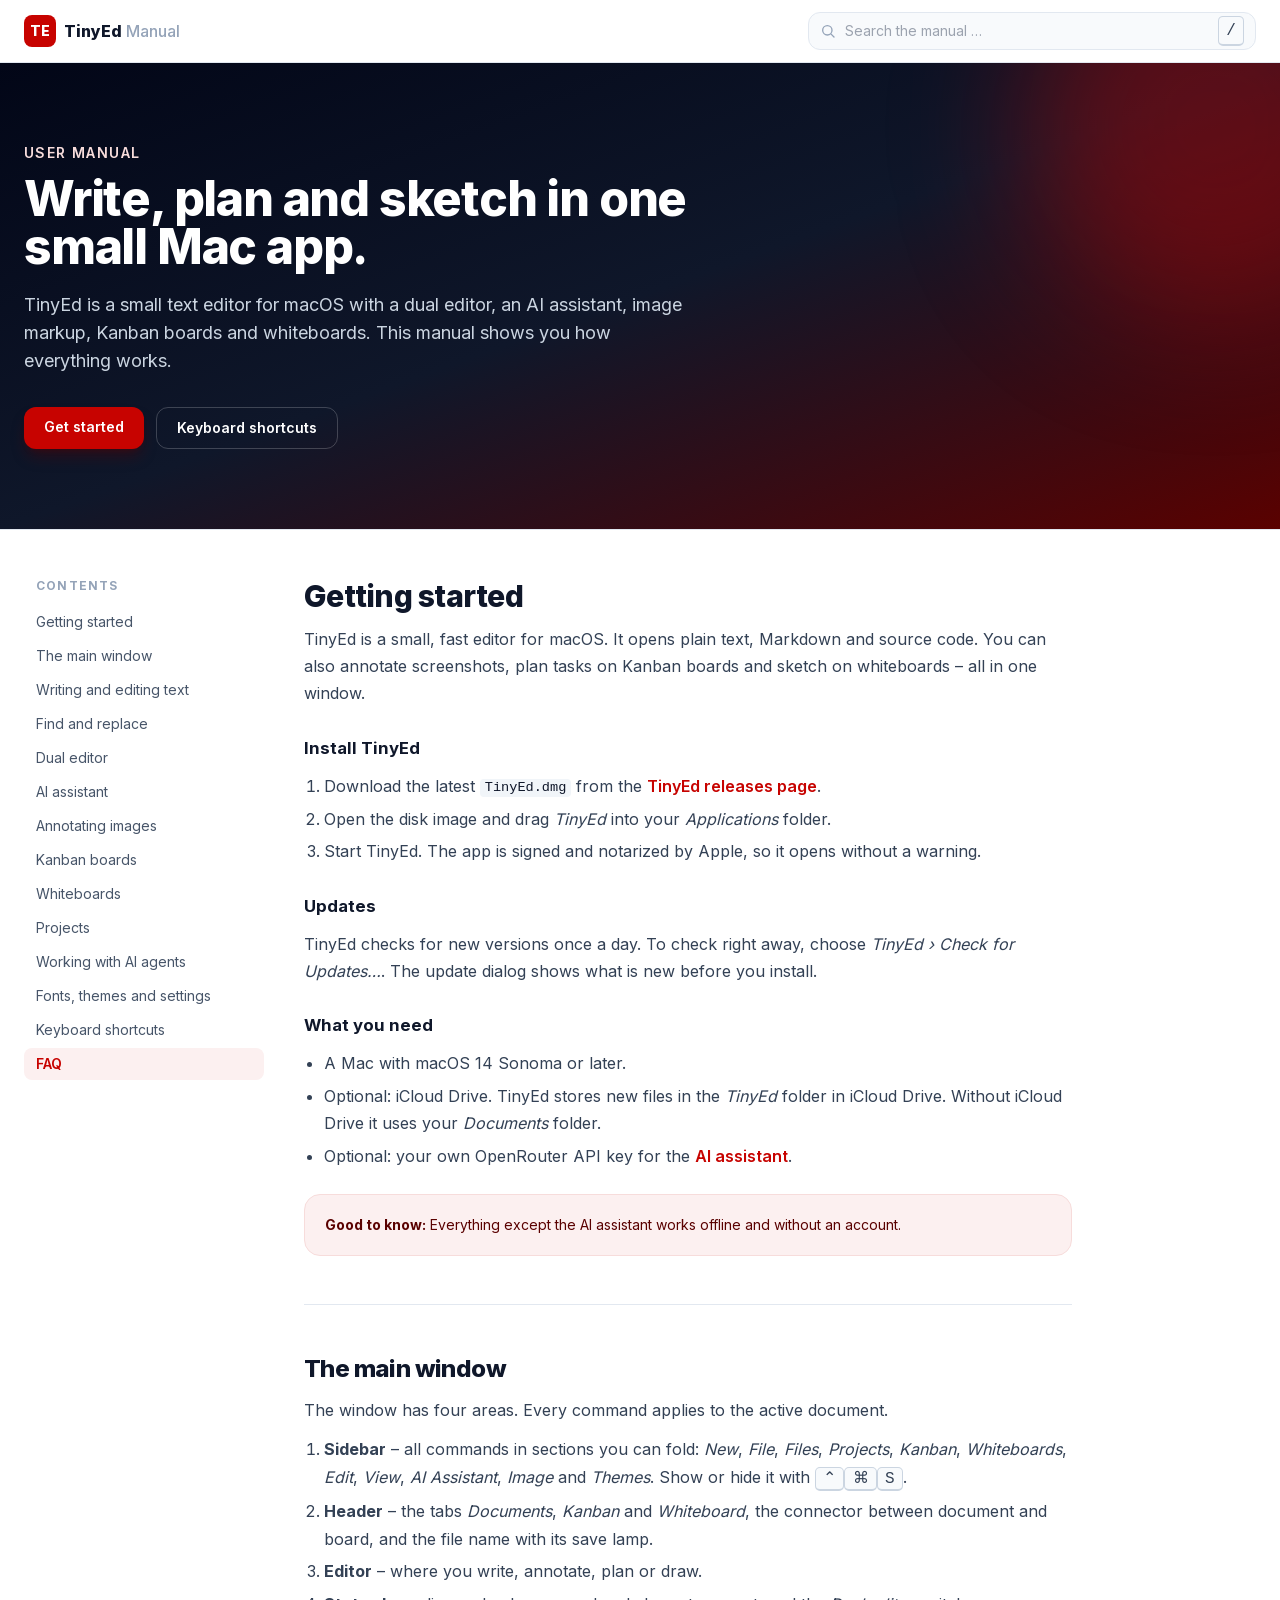
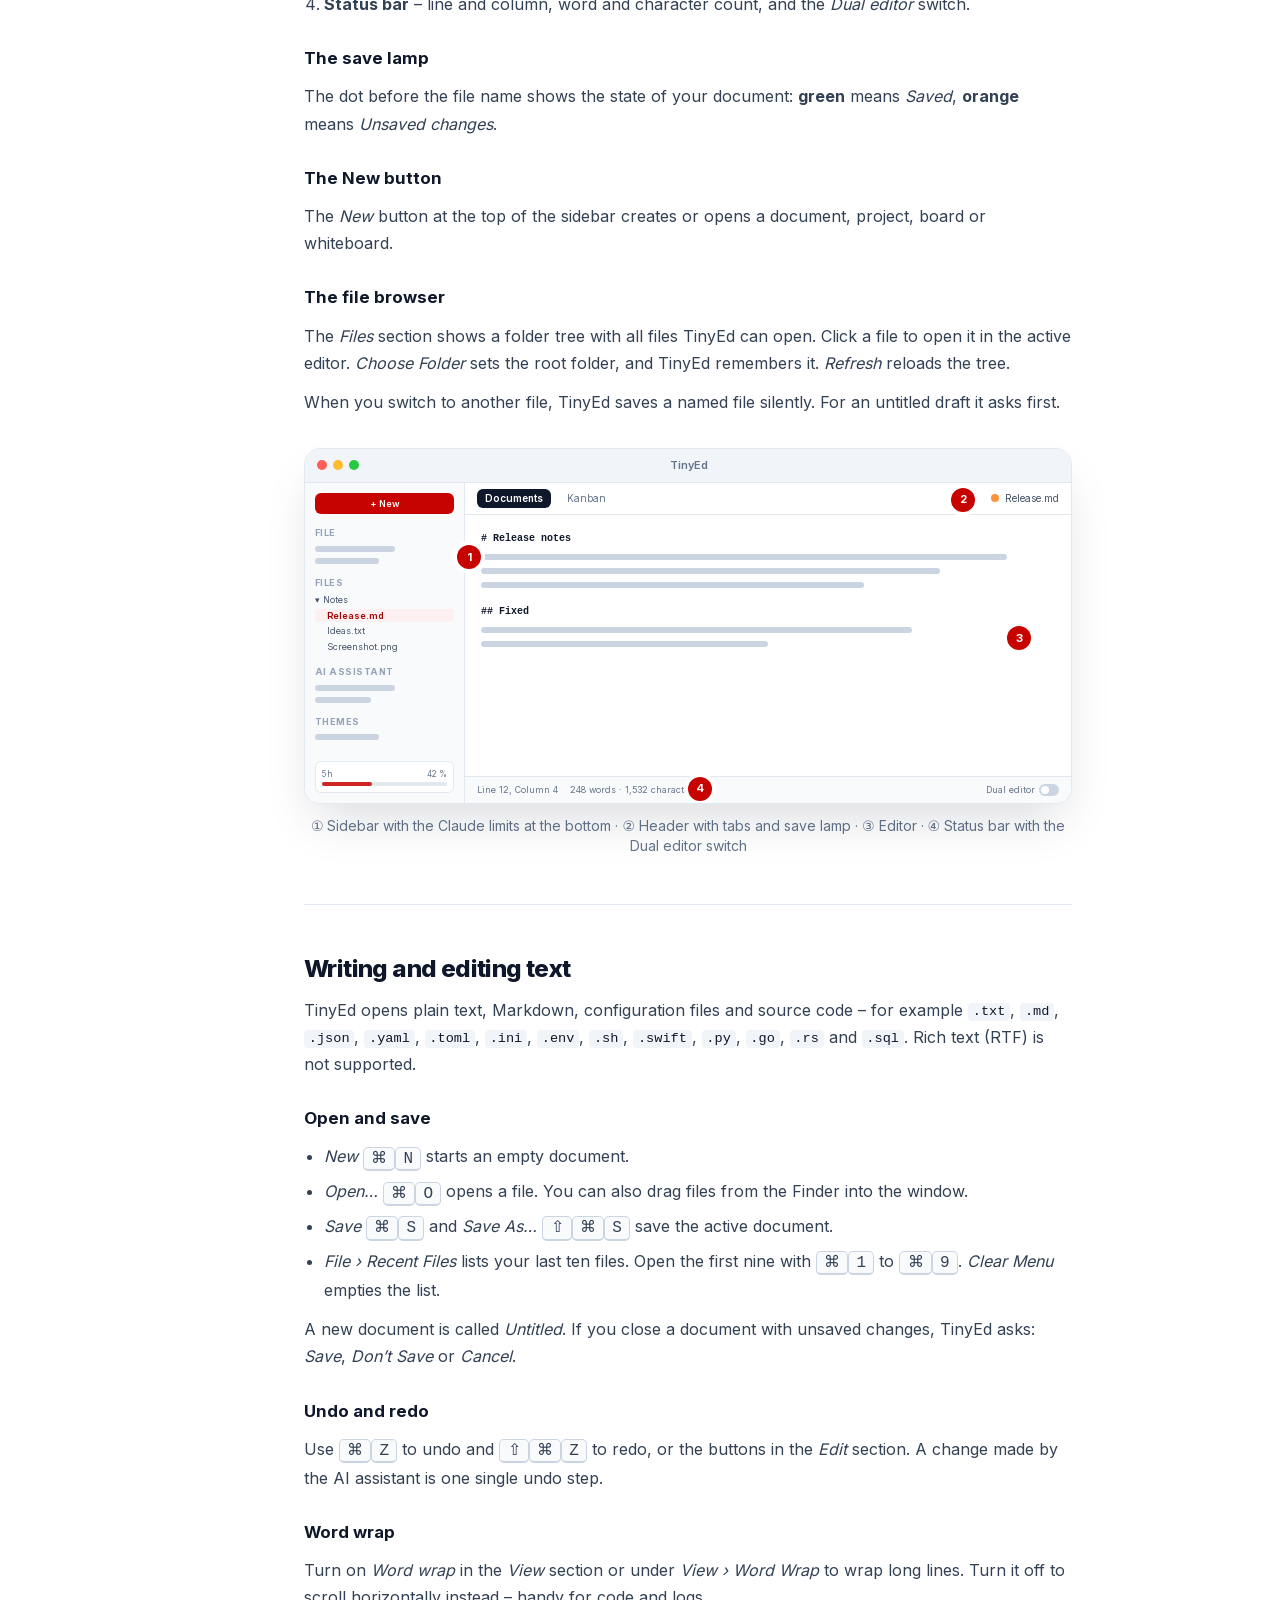
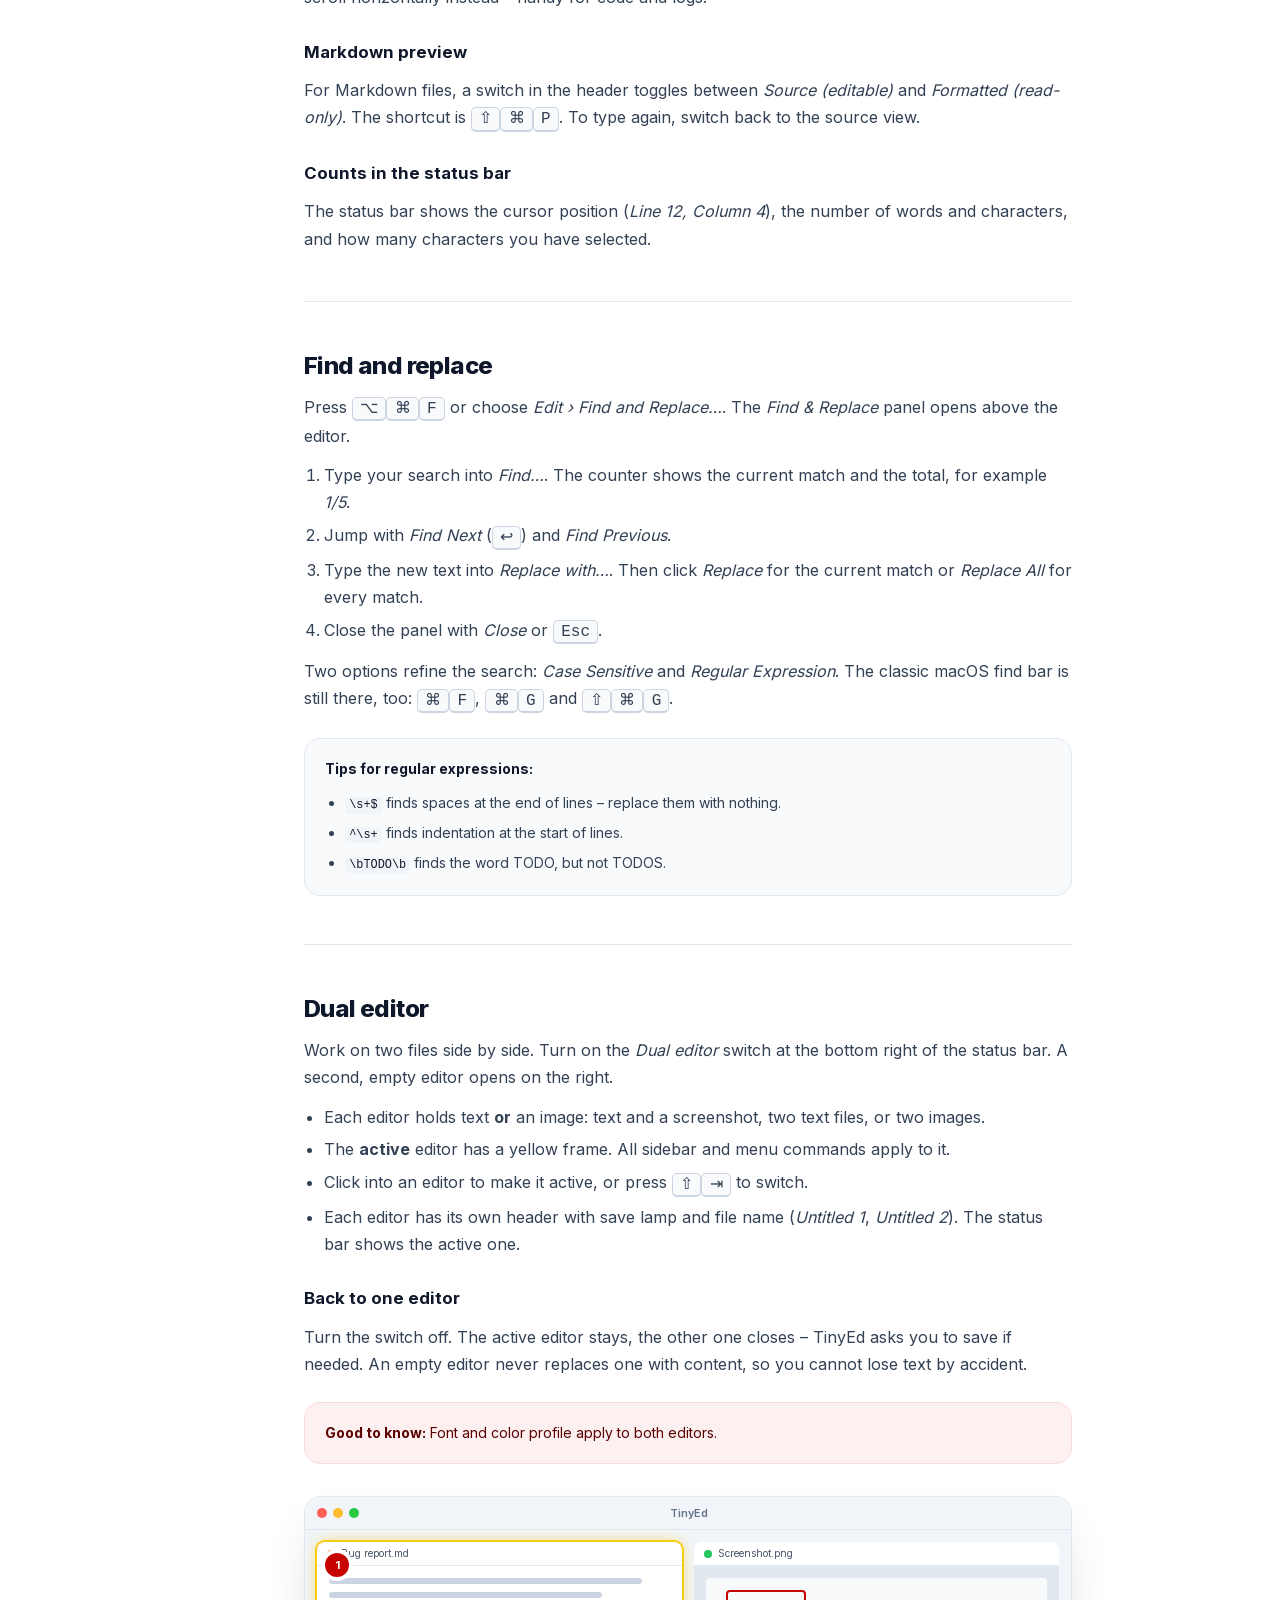
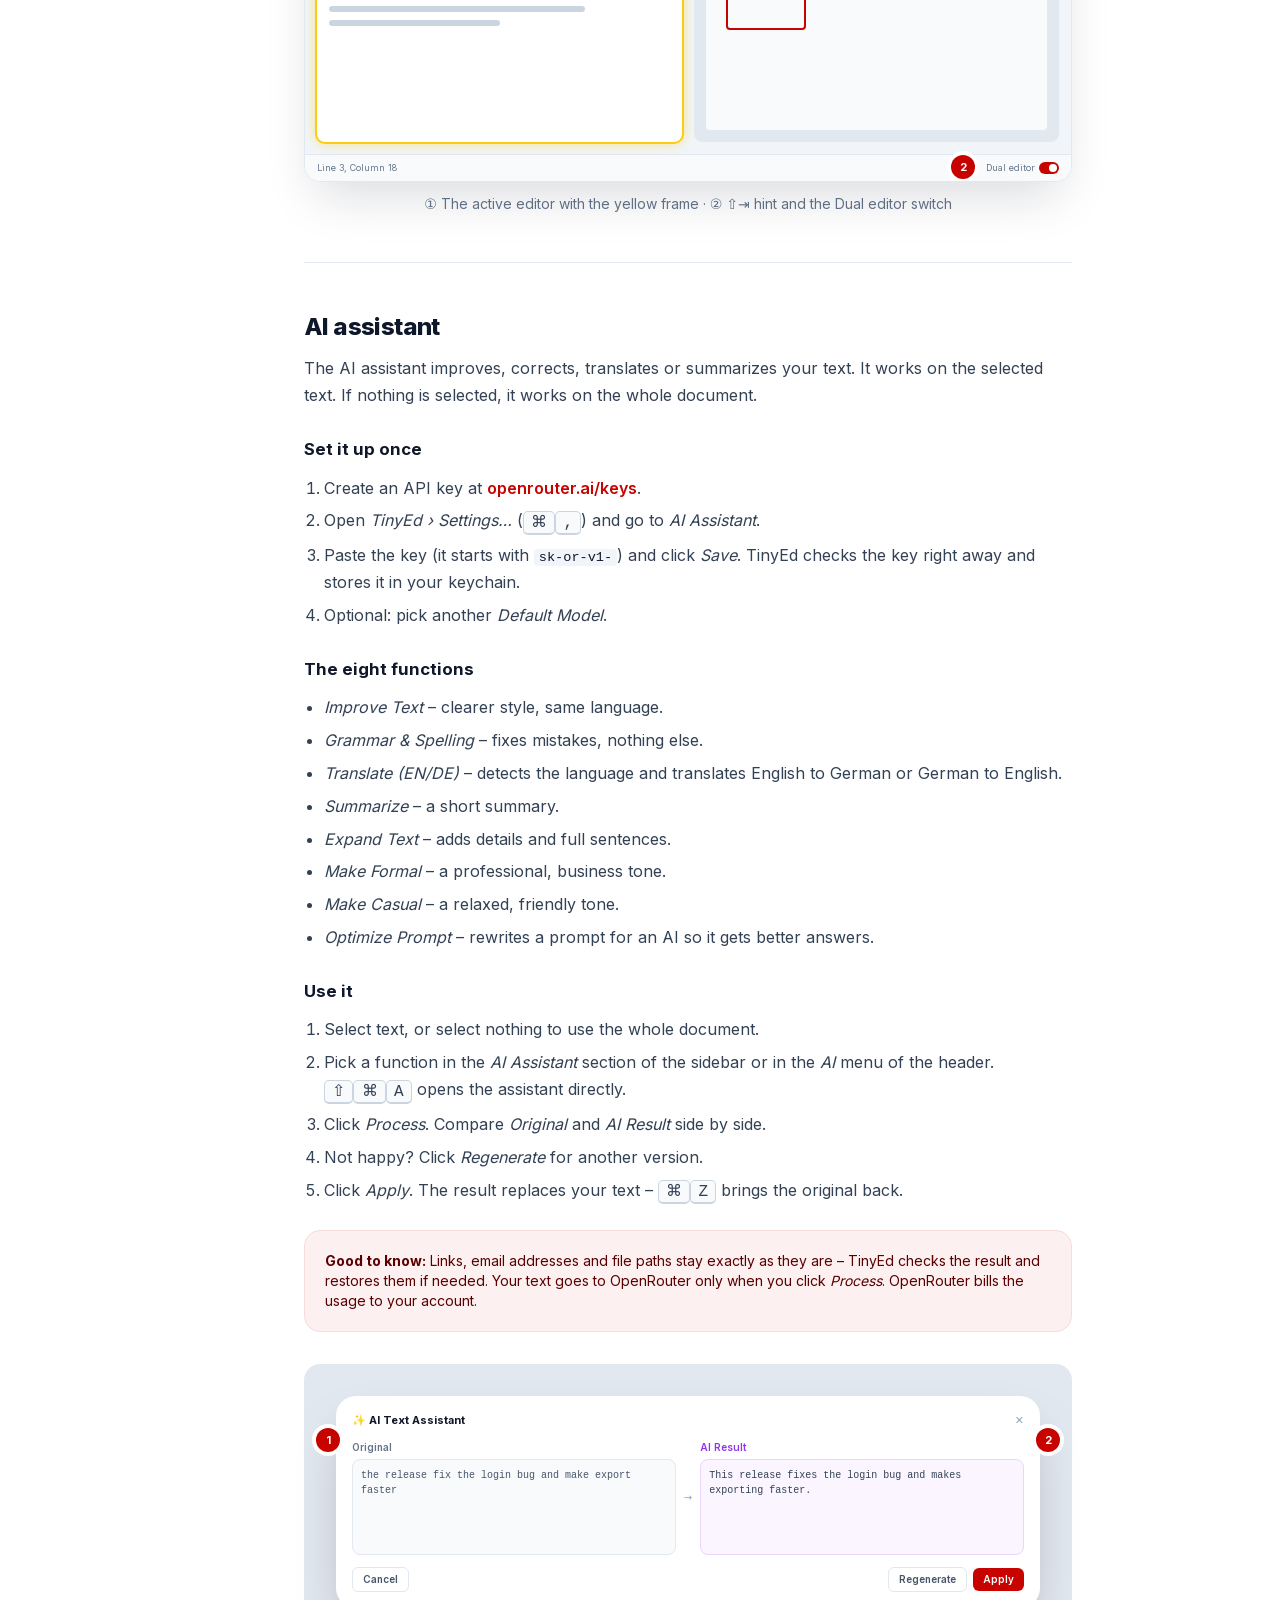
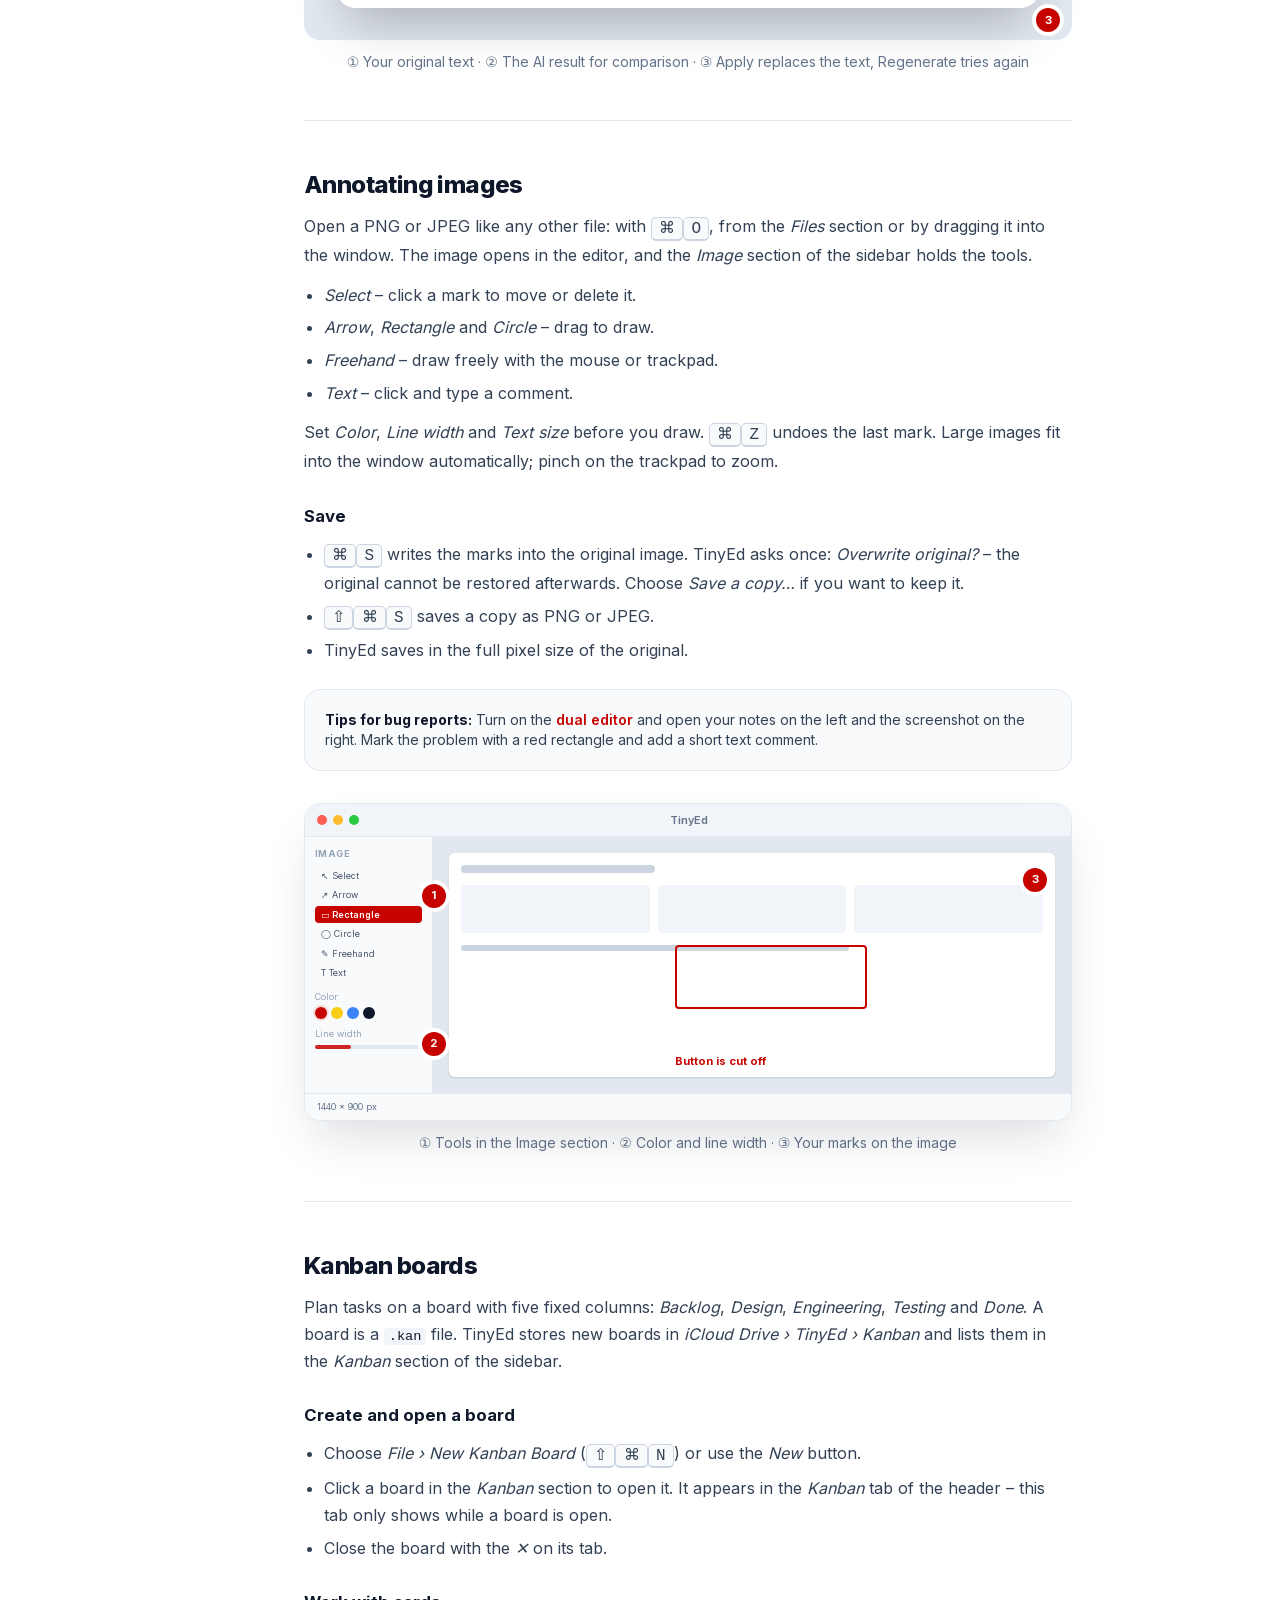
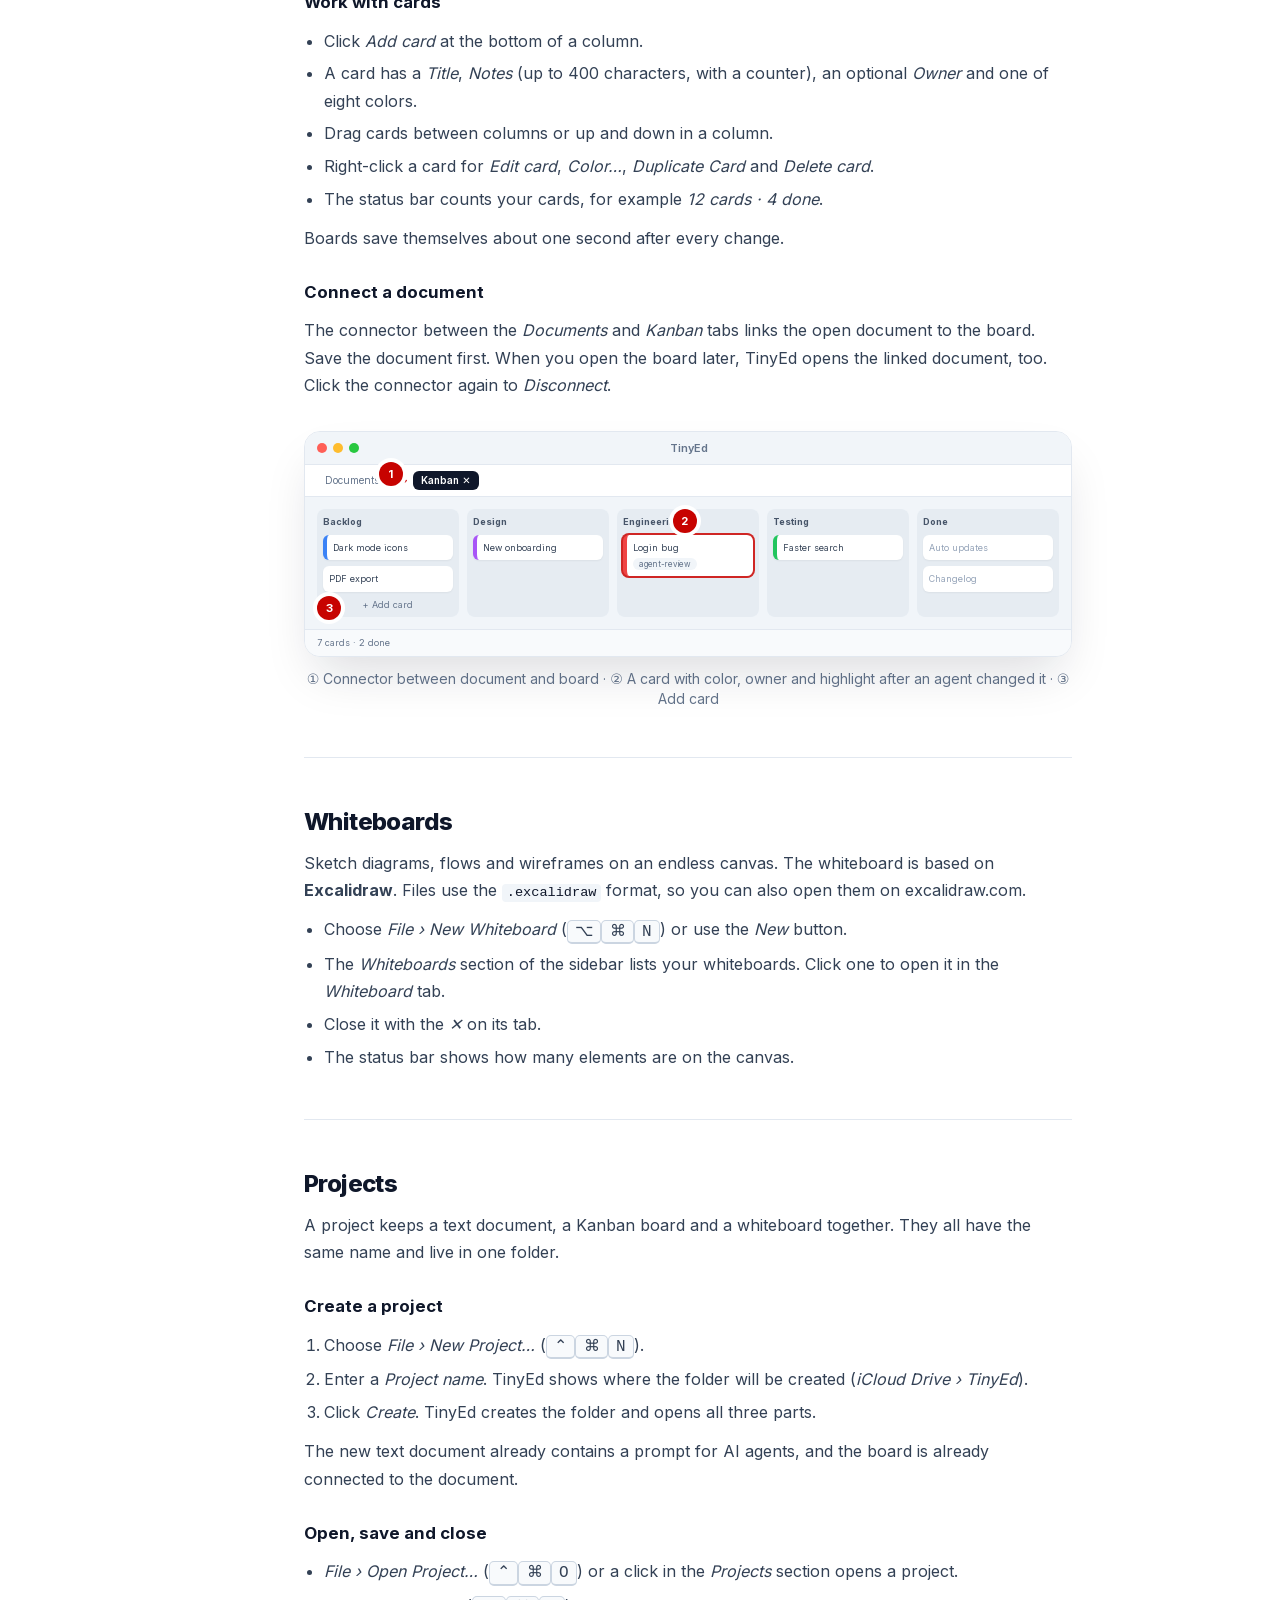
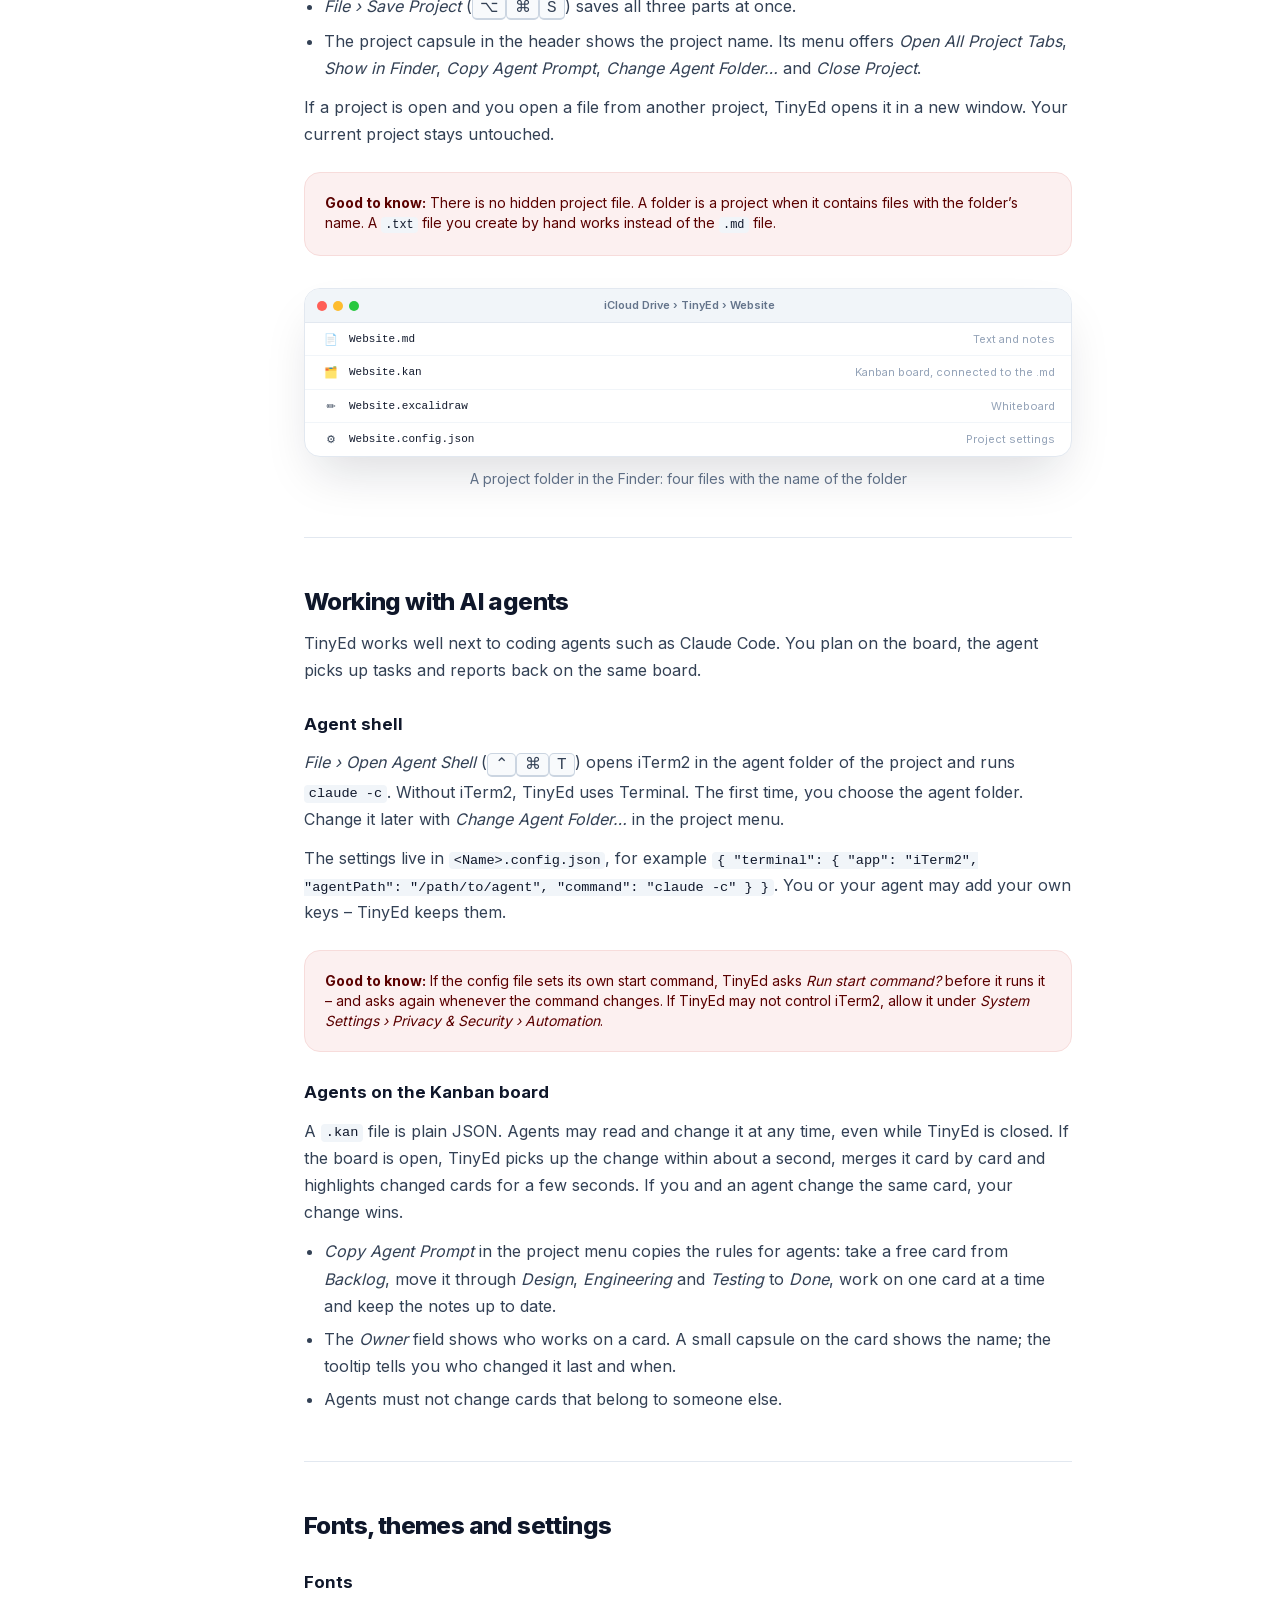
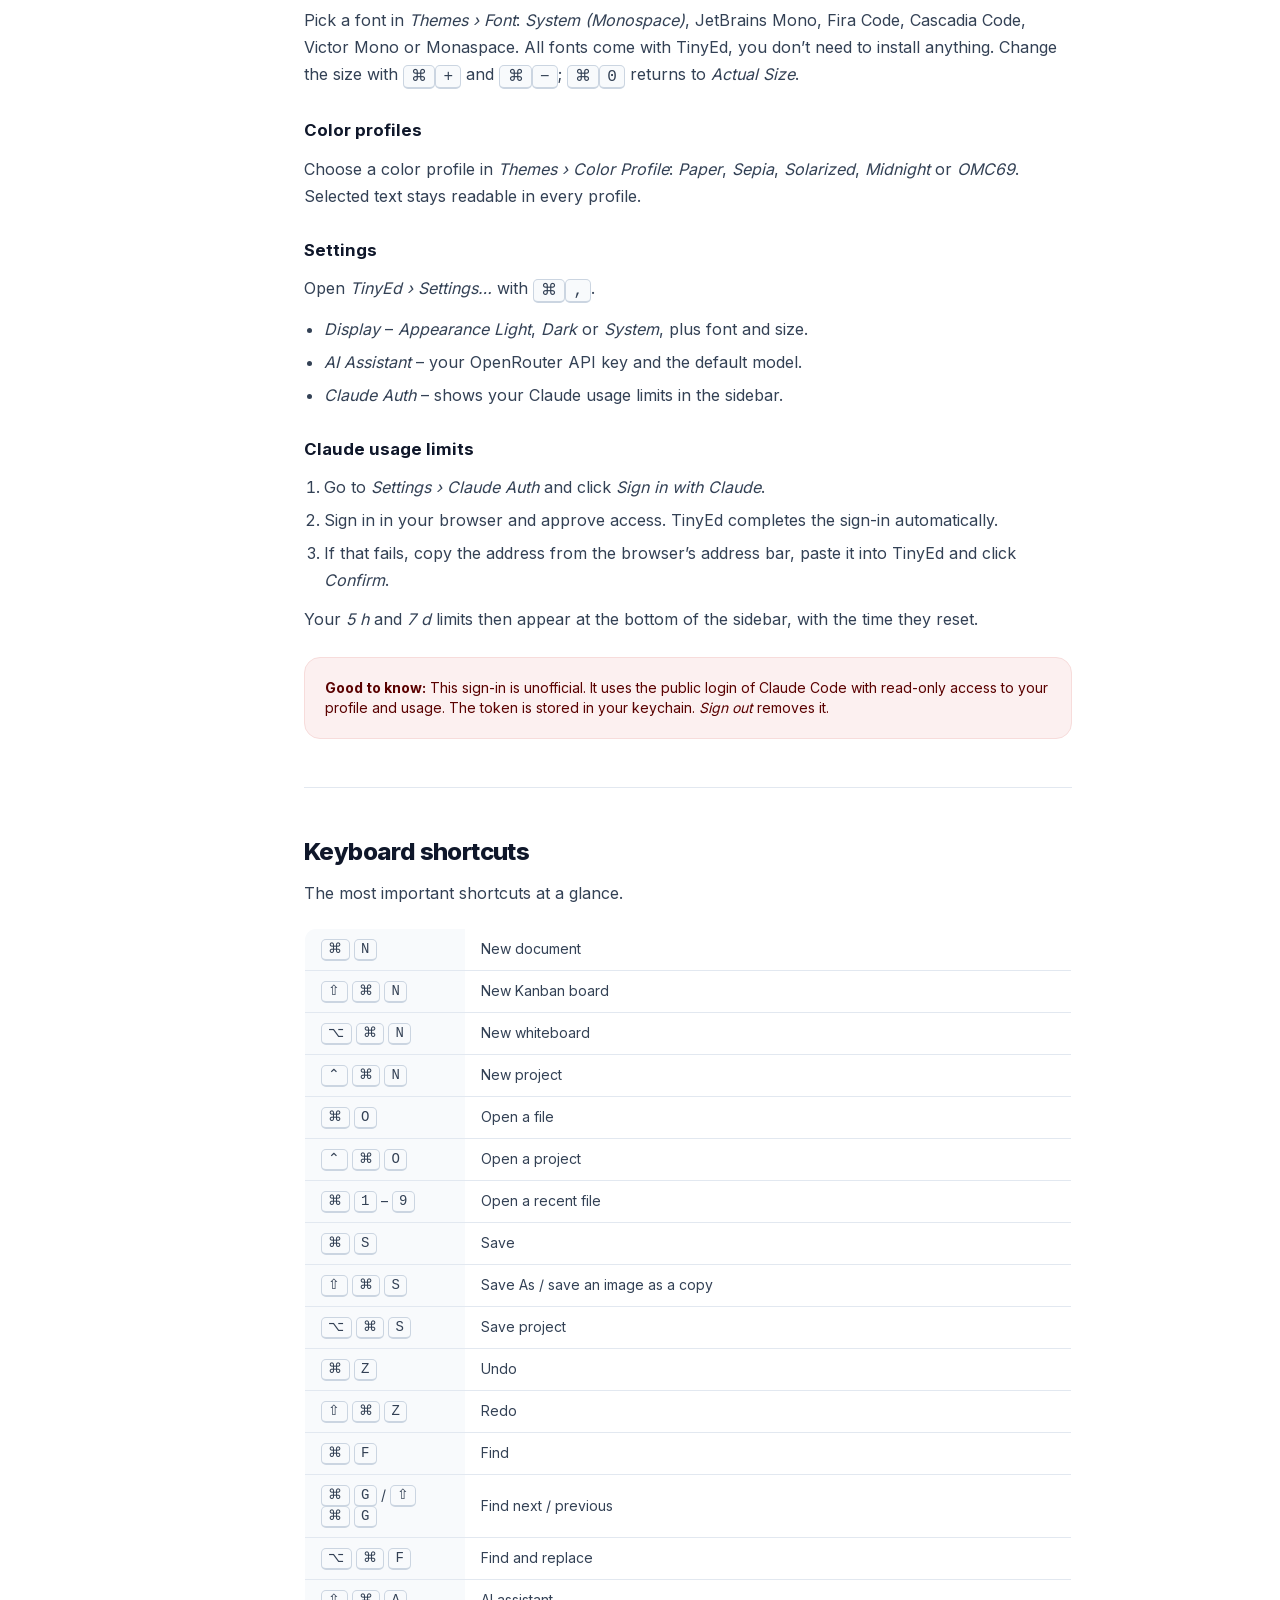
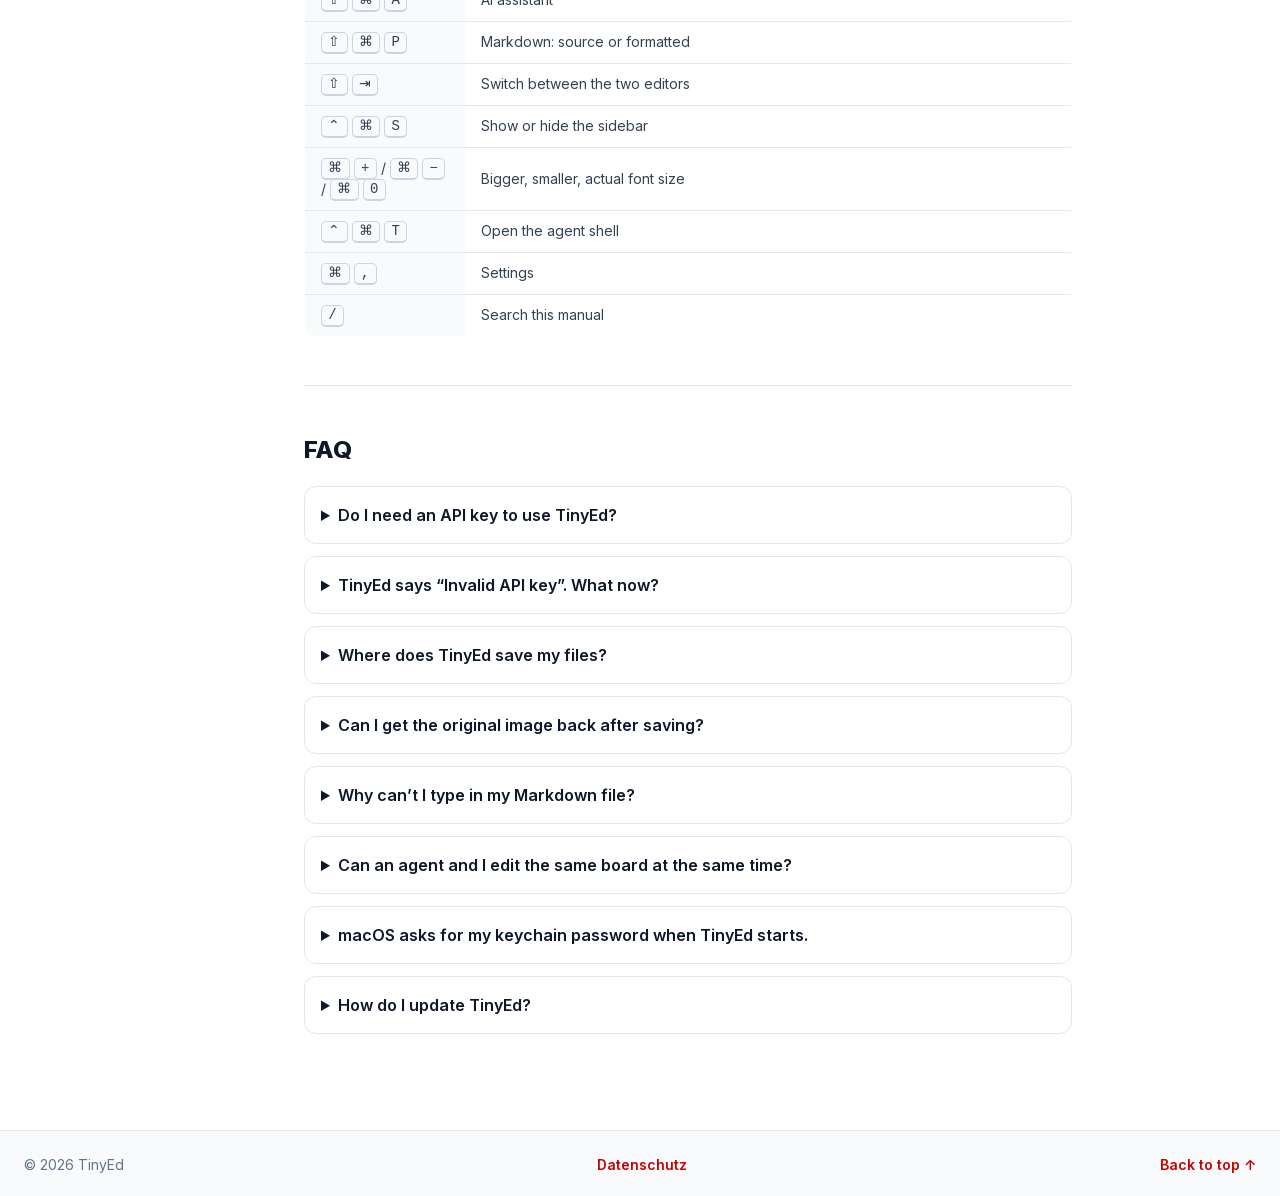
==== help/index.html @ 520b12d4 "Help: Web-Dokumentation (index, Impressum, Datenschutz)" ====
<!DOCTYPE html>
<html lang="en" class="scroll-smooth">
<head>
  <meta charset="utf-8">
  <meta name="viewport" content="width=device-width, initial-scale=1">
  <title>TinyEd – Manual</title>
  <meta name="description" content="The TinyEd manual: writing and editing text, find and replace, the dual editor, the AI assistant, image markup, Kanban boards, whiteboards, projects, the agent shell, themes and keyboard shortcuts.">
  <style>
    mark.hit { background: #f7dcdb; color: #5a0100; border-radius: 3px; padding: 0 1px; }
    kbd { font-family: ui-monospace, SFMono-Regular, Menlo, monospace; font-size: .75em; padding: .1em .45em;
          border: 1px solid #cbd5e1; border-bottom-width: 2px; border-radius: 5px; background: #f8fafc; color: #334155; }
    .doc-section { scroll-margin-top: 5.5rem; }
    .doc-section h3 { font-weight: 700; color: #0f172a; font-size: 1.05rem; margin-top: 1.75rem; }
    .doc-section > div p, .doc-section > div ul, .doc-section > div ol { margin-top: .75rem; line-height: 1.7; }
    .doc-section > div ul { list-style: disc; padding-left: 1.25rem; }
    .doc-section > div ol { list-style: decimal; padding-left: 1.25rem; }
    .doc-section > div li + li { margin-top: .35rem; }
    .doc-section code { font-family: ui-monospace, SFMono-Regular, Menlo, monospace; font-size: .85em;
          background: #f1f5f9; padding: .1em .35em; border-radius: 4px; color: #0f172a; }
    #toc a.active { color: #c70300; background: #fcf0f0; font-weight: 600; }
  </style>
  <link rel="stylesheet" href="assets/css/tailwind.css">
  <link href="assets/css/fonts.css" rel="stylesheet">
</head>
<body class="bg-white font-sans text-slate-700 antialiased">

  <!-- Header -->
  <header id="header" class="sticky top-0 z-40 border-b border-slate-200 bg-white/90 backdrop-blur">
    <div id="header-inner" class="mx-auto flex max-w-7xl items-center gap-4 px-4 py-3 sm:px-6">
      <a id="header-logo" href="#" class="flex shrink-0 items-center gap-2 font-extrabold text-slate-900">
        <span id="header-logo-mark" class="flex h-8 w-8 items-center justify-center rounded-lg bg-brand-600 text-sm text-white">TE</span>
        <span id="header-logo-text" class="hidden sm:inline">TinyEd <span class="font-medium text-slate-400">Manual</span></span>
      </a>
      <div id="header-search" class="relative ml-auto w-full max-w-md">
        <svg class="pointer-events-none absolute left-3 top-1/2 h-4 w-4 -translate-y-1/2 text-slate-400" fill="none" viewBox="0 0 24 24" stroke="currentColor" stroke-width="2" aria-hidden="true"><circle cx="11" cy="11" r="7"/><path stroke-linecap="round" d="M21 21l-4.35-4.35"/></svg>
        <input id="header-search-input" type="search" autocomplete="off" placeholder="Search the manual …" aria-label="Search the manual"
               class="w-full rounded-xl border border-slate-200 bg-slate-50 py-2 pl-9 pr-16 text-sm outline-none transition focus:border-brand-500 focus:bg-white focus:ring-4 focus:ring-brand-100">
        <span id="header-search-count" class="absolute right-11 top-1/2 -translate-y-1/2 text-xs font-semibold text-brand-600"></span>
        <kbd id="header-search-kbd" class="absolute right-3 top-1/2 -translate-y-1/2">/</kbd>
      </div>
    </div>
  </header>

  <main id="main">
    <!-- Hero -->
    <section id="hero" class="relative overflow-hidden border-b border-slate-200 bg-gradient-to-br from-slate-950 via-slate-900 to-brand-900 text-white">
      <div id="hero-glow" class="pointer-events-none absolute -right-32 -top-32 h-96 w-96 rounded-full bg-brand-600/40 blur-3xl"></div>
      <div id="hero-inner" class="relative mx-auto max-w-7xl px-4 py-16 sm:px-6 lg:py-20">
        <p id="hero-eyebrow" class="text-sm font-semibold uppercase tracking-widest text-brand-100">User manual</p>
        <h1 id="hero-title" class="mt-3 max-w-3xl text-4xl font-extrabold tracking-tight sm:text-5xl">Write, plan and sketch in one small Mac app.</h1>
        <p id="hero-text" class="mt-5 max-w-2xl text-lg text-slate-300">TinyEd is a small text editor for macOS with a dual editor, an AI assistant, image markup, Kanban boards and whiteboards. This manual shows you how everything works.</p>
        <div id="hero-buttons" class="mt-8 flex flex-wrap gap-3">
          <a id="hero-button-start" href="#getting-started" class="rounded-xl bg-brand-600 px-5 py-2.5 text-sm font-semibold shadow-lg shadow-brand-900/40 transition hover:bg-brand-500">Get started</a>
          <a id="hero-button-shortcuts" href="#shortcuts" class="rounded-xl border border-white/20 px-5 py-2.5 text-sm font-semibold transition hover:bg-white/10">Keyboard shortcuts</a>
        </div>
      </div>
    </section>

    <!-- Docs -->
    <div id="docs" class="mx-auto flex max-w-7xl gap-10 px-4 py-12 sm:px-6">
      <aside id="toc" class="sticky top-24 hidden max-h-[calc(100vh-7rem)] w-60 shrink-0 self-start overflow-y-auto lg:block">
        <p id="toc-title" class="px-3 text-xs font-bold uppercase tracking-widest text-slate-400">Contents</p>
        <ul id="toc-list" class="mt-3 space-y-0.5 text-sm">
          <li><a href="#getting-started" class="block rounded-lg px-3 py-1.5 text-slate-600 hover:bg-slate-100">Getting started</a></li>
          <li><a href="#main-window" class="block rounded-lg px-3 py-1.5 text-slate-600 hover:bg-slate-100">The main window</a></li>
          <li><a href="#text-editing" class="block rounded-lg px-3 py-1.5 text-slate-600 hover:bg-slate-100">Writing and editing text</a></li>
          <li><a href="#find-replace" class="block rounded-lg px-3 py-1.5 text-slate-600 hover:bg-slate-100">Find and replace</a></li>
          <li><a href="#dual-editor" class="block rounded-lg px-3 py-1.5 text-slate-600 hover:bg-slate-100">Dual editor</a></li>
          <li><a href="#ai-assistant" class="block rounded-lg px-3 py-1.5 text-slate-600 hover:bg-slate-100">AI assistant</a></li>
          <li><a href="#image-markup" class="block rounded-lg px-3 py-1.5 text-slate-600 hover:bg-slate-100">Annotating images</a></li>
          <li><a href="#kanban" class="block rounded-lg px-3 py-1.5 text-slate-600 hover:bg-slate-100">Kanban boards</a></li>
          <li><a href="#whiteboards" class="block rounded-lg px-3 py-1.5 text-slate-600 hover:bg-slate-100">Whiteboards</a></li>
          <li><a href="#projects" class="block rounded-lg px-3 py-1.5 text-slate-600 hover:bg-slate-100">Projects</a></li>
          <li><a href="#agents" class="block rounded-lg px-3 py-1.5 text-slate-600 hover:bg-slate-100">Working with AI agents</a></li>
          <li><a href="#appearance" class="block rounded-lg px-3 py-1.5 text-slate-600 hover:bg-slate-100">Fonts, themes and settings</a></li>
          <li><a href="#shortcuts" class="block rounded-lg px-3 py-1.5 text-slate-600 hover:bg-slate-100">Keyboard shortcuts</a></li>
          <li><a href="#faq" class="block rounded-lg px-3 py-1.5 text-slate-600 hover:bg-slate-100">FAQ</a></li>
        </ul>
      </aside>

      <div id="content" class="min-w-0 max-w-3xl flex-1">
        <div id="search-empty" class="hidden rounded-2xl border border-dashed border-slate-300 p-10 text-center text-slate-500">No results. Try another search term.</div>

        <!-- Getting started -->
        <section id="getting-started" class="doc-section pb-12">
          <div id="getting-started-en">
            <h2 id="getting-started-en-title" class="text-3xl font-extrabold tracking-tight text-slate-900">Getting started</h2>
            <p id="getting-started-en-text">TinyEd is a small, fast editor for macOS. It opens plain text, Markdown and source code. You can also annotate screenshots, plan tasks on Kanban boards and sketch on whiteboards – all in one window.</p>
            <h3 id="getting-started-en-title-2">Install TinyEd</h3>
            <ol id="getting-started-en-list">
              <li>Download the latest <code>TinyEd.dmg</code> from the <a id="getting-started-en-link" href="https://github.com/omc69/TinyEd--/releases/latest" class="font-semibold text-brand-600 hover:underline">TinyEd releases page</a>.</li>
              <li>Open the disk image and drag <em>TinyEd</em> into your <em>Applications</em> folder.</li>
              <li>Start TinyEd. The app is signed and notarized by Apple, so it opens without a warning.</li>
            </ol>
            <h3 id="getting-started-en-title-3">Updates</h3>
            <p id="getting-started-en-text-2">TinyEd checks for new versions once a day. To check right away, choose <em>TinyEd › Check for Updates…</em>. The update dialog shows what is new before you install.</p>
            <h3 id="getting-started-en-title-4">What you need</h3>
            <ul id="getting-started-en-list-2">
              <li>A Mac with macOS 14 Sonoma or later.</li>
              <li>Optional: iCloud Drive. TinyEd stores new files in the <em>TinyEd</em> folder in iCloud Drive. Without iCloud Drive it uses your <em>Documents</em> folder.</li>
              <li>Optional: your own OpenRouter API key for the <a id="getting-started-en-link-2" href="#ai-assistant" class="font-semibold text-brand-600 hover:underline">AI assistant</a>.</li>
            </ul>
            <div id="getting-started-en-note" class="mt-6 rounded-2xl border border-brand-100 bg-brand-50 p-5 text-sm text-brand-900">
              <strong>Good to know:</strong> Everything except the AI assistant works offline and without an account.
            </div>
          </div>
        </section>

        <!-- The main window -->
        <section id="main-window" class="doc-section border-t border-slate-200 py-12">
          <div id="main-window-en">
            <h2 id="main-window-en-title" class="text-2xl font-extrabold tracking-tight text-slate-900">The main window</h2>
            <p id="main-window-en-text">The window has four areas. Every command applies to the active document.</p>
            <ol id="main-window-en-list">
              <li><strong>Sidebar</strong> – all commands in sections you can fold: <em>New</em>, <em>File</em>, <em>Files</em>, <em>Projects</em>, <em>Kanban</em>, <em>Whiteboards</em>, <em>Edit</em>, <em>View</em>, <em>AI Assistant</em>, <em>Image</em> and <em>Themes</em>. Show or hide it with <kbd>⌃</kbd><kbd>⌘</kbd><kbd>S</kbd>.</li>
              <li><strong>Header</strong> – the tabs <em>Documents</em>, <em>Kanban</em> and <em>Whiteboard</em>, the connector between document and board, and the file name with its save lamp.</li>
              <li><strong>Editor</strong> – where you write, annotate, plan or draw.</li>
              <li><strong>Status bar</strong> – line and column, word and character count, and the <em>Dual editor</em> switch.</li>
            </ol>
            <h3 id="main-window-en-title-2">The save lamp</h3>
            <p id="main-window-en-text-2">The dot before the file name shows the state of your document: <strong>green</strong> means <em>Saved</em>, <strong>orange</strong> means <em>Unsaved changes</em>.</p>
            <h3 id="main-window-en-title-3">The New button</h3>
            <p id="main-window-en-text-3">The <em>New</em> button at the top of the sidebar creates or opens a document, project, board or whiteboard.</p>
            <h3 id="main-window-en-title-4">The file browser</h3>
            <p id="main-window-en-text-4">The <em>Files</em> section shows a folder tree with all files TinyEd can open. Click a file to open it in the active editor. <em>Choose Folder</em> sets the root folder, and TinyEd remembers it. <em>Refresh</em> reloads the tree.</p>
            <p id="main-window-en-text-5">When you switch to another file, TinyEd saves a named file silently. For an untitled draft it asks first.</p>
          </div>
          <figure id="main-window-figure" class="mt-8">
            <div id="main-window-figure-window" class="relative overflow-hidden rounded-2xl border border-slate-200 bg-white shadow-2xl shadow-slate-900/15">
              <div id="main-window-figure-titlebar" class="flex items-center gap-1.5 border-b border-slate-200 bg-slate-100 px-3 py-2">
                <span class="h-2.5 w-2.5 rounded-full bg-[#ff5f57]"></span><span class="h-2.5 w-2.5 rounded-full bg-[#febc2e]"></span><span class="h-2.5 w-2.5 rounded-full bg-[#28c840]"></span>
                <span class="flex-1 text-center text-[11px] font-semibold text-slate-500">TinyEd</span><span class="w-10"></span>
              </div>
              <div id="main-window-figure-body" class="flex h-80">
                <div id="main-window-figure-sidebar" class="flex w-36 shrink-0 flex-col border-r border-slate-200 bg-slate-50 p-2.5 text-[9px] sm:w-40">
                  <div class="rounded-md bg-brand-600 py-1 text-center font-semibold text-white">+ New</div>
                  <p class="mt-3 font-bold uppercase tracking-wider text-slate-400">File</p>
                  <div class="mt-1.5 space-y-1.5"><div class="h-1.5 w-20 rounded bg-slate-300"></div><div class="h-1.5 w-16 rounded bg-slate-300"></div></div>
                  <p class="mt-3 font-bold uppercase tracking-wider text-slate-400">Files</p>
                  <div class="mt-1 space-y-0.5 text-slate-600">
                    <p>▾ Notes</p>
                    <p class="rounded bg-brand-50 pl-3 font-semibold text-brand-700">Release.md</p>
                    <p class="pl-3">Ideas.txt</p>
                    <p class="pl-3">Screenshot.png</p>
                  </div>
                  <p class="mt-3 font-bold uppercase tracking-wider text-slate-400">AI Assistant</p>
                  <div class="mt-1.5 space-y-1.5"><div class="h-1.5 w-20 rounded bg-slate-300"></div><div class="h-1.5 w-14 rounded bg-slate-300"></div></div>
                  <p class="mt-3 font-bold uppercase tracking-wider text-slate-400">Themes</p>
                  <div class="mt-1.5 h-1.5 w-16 rounded bg-slate-300"></div>
                  <div class="mt-auto rounded-md border border-slate-200 bg-white p-1.5 text-[8px] text-slate-500">
                    <div class="flex justify-between"><span>5 h</span><span>42 %</span></div>
                    <div class="mt-0.5 h-1 rounded bg-slate-200"><div class="h-1 w-2/5 rounded bg-brand-500"></div></div>
                  </div>
                </div>
                <div id="main-window-figure-main" class="flex min-w-0 flex-1 flex-col">
                  <div id="main-window-figure-header" class="flex items-center gap-2 border-b border-slate-200 px-3 py-1.5 text-[10px]">
                    <span class="rounded-md bg-slate-900 px-2 py-0.5 font-semibold text-white">Documents</span>
                    <span class="rounded-md px-2 py-0.5 text-slate-500">Kanban</span>
                    <span class="ml-auto flex items-center gap-1.5 text-slate-600"><span class="h-2 w-2 rounded-full bg-orange-400"></span>Release.md</span>
                  </div>
                  <div id="main-window-figure-editor" class="flex-1 space-y-2 p-4 font-mono text-[10px] text-slate-700">
                    <p class="font-bold text-slate-900"># Release notes</p>
                    <div class="h-1.5 w-11/12 rounded bg-slate-300"></div>
                    <div class="h-1.5 w-4/5 rounded bg-slate-300"></div>
                    <div class="h-1.5 w-2/3 rounded bg-slate-300"></div>
                    <p class="pt-2 font-bold text-slate-900">## Fixed</p>
                    <div class="h-1.5 w-3/4 rounded bg-slate-300"></div>
                    <div class="h-1.5 w-1/2 rounded bg-slate-300"></div>
                  </div>
                  <div id="main-window-figure-status" class="flex items-center gap-3 border-t border-slate-200 bg-slate-50 px-3 py-1.5 text-[9px] text-slate-500">
                    <span>Line 12, Column 4</span><span class="hidden sm:inline">248 words · 1,532 characters</span>
                    <span class="ml-auto flex items-center gap-1">Dual editor <span class="flex h-3 w-5 items-center rounded-full bg-slate-300 p-0.5"><span class="h-2 w-2 rounded-full bg-white"></span></span></span>
                  </div>
                </div>
              </div>
              <span id="main-window-figure-callout-1" class="absolute left-[8.5rem] top-24 flex h-6 w-6 items-center justify-center rounded-full bg-brand-600 text-[11px] font-bold text-white ring-4 ring-white sm:left-[9.5rem]">1</span>
              <span id="main-window-figure-callout-2" class="absolute right-24 top-[2.4rem] flex h-6 w-6 items-center justify-center rounded-full bg-brand-600 text-[11px] font-bold text-white ring-4 ring-white">2</span>
              <span id="main-window-figure-callout-3" class="absolute right-10 top-1/2 flex h-6 w-6 items-center justify-center rounded-full bg-brand-600 text-[11px] font-bold text-white ring-4 ring-white">3</span>
              <span id="main-window-figure-callout-4" class="absolute bottom-0.5 left-1/2 flex h-6 w-6 items-center justify-center rounded-full bg-brand-600 text-[11px] font-bold text-white ring-4 ring-white">4</span>
            </div>
            <figcaption id="main-window-figure-caption" class="mt-3 text-center text-sm text-slate-500">① Sidebar with the Claude limits at the bottom · ② Header with tabs and save lamp · ③ Editor · ④ Status bar with the Dual editor switch</figcaption>
          </figure>
        </section>

        <!-- Writing and editing text -->
        <section id="text-editing" class="doc-section border-t border-slate-200 py-12">
          <div id="text-editing-en">
            <h2 id="text-editing-en-title" class="text-2xl font-extrabold tracking-tight text-slate-900">Writing and editing text</h2>
            <p id="text-editing-en-text">TinyEd opens plain text, Markdown, configuration files and source code – for example <code>.txt</code>, <code>.md</code>, <code>.json</code>, <code>.yaml</code>, <code>.toml</code>, <code>.ini</code>, <code>.env</code>, <code>.sh</code>, <code>.swift</code>, <code>.py</code>, <code>.go</code>, <code>.rs</code> and <code>.sql</code>. Rich text (RTF) is not supported.</p>
            <h3 id="text-editing-en-title-2">Open and save</h3>
            <ul id="text-editing-en-list">
              <li><em>New</em> <kbd>⌘</kbd><kbd>N</kbd> starts an empty document.</li>
              <li><em>Open…</em> <kbd>⌘</kbd><kbd>O</kbd> opens a file. You can also drag files from the Finder into the window.</li>
              <li><em>Save</em> <kbd>⌘</kbd><kbd>S</kbd> and <em>Save As…</em> <kbd>⇧</kbd><kbd>⌘</kbd><kbd>S</kbd> save the active document.</li>
              <li><em>File › Recent Files</em> lists your last ten files. Open the first nine with <kbd>⌘</kbd><kbd>1</kbd> to <kbd>⌘</kbd><kbd>9</kbd>. <em>Clear Menu</em> empties the list.</li>
            </ul>
            <p id="text-editing-en-text-2">A new document is called <em>Untitled</em>. If you close a document with unsaved changes, TinyEd asks: <em>Save</em>, <em>Don’t Save</em> or <em>Cancel</em>.</p>
            <h3 id="text-editing-en-title-3">Undo and redo</h3>
            <p id="text-editing-en-text-3">Use <kbd>⌘</kbd><kbd>Z</kbd> to undo and <kbd>⇧</kbd><kbd>⌘</kbd><kbd>Z</kbd> to redo, or the buttons in the <em>Edit</em> section. A change made by the AI assistant is one single undo step.</p>
            <h3 id="text-editing-en-title-4">Word wrap</h3>
            <p id="text-editing-en-text-4">Turn on <em>Word wrap</em> in the <em>View</em> section or under <em>View › Word Wrap</em> to wrap long lines. Turn it off to scroll horizontally instead – handy for code and logs.</p>
            <h3 id="text-editing-en-title-5">Markdown preview</h3>
            <p id="text-editing-en-text-5">For Markdown files, a switch in the header toggles between <em>Source (editable)</em> and <em>Formatted (read-only)</em>. The shortcut is <kbd>⇧</kbd><kbd>⌘</kbd><kbd>P</kbd>. To type again, switch back to the source view.</p>
            <h3 id="text-editing-en-title-6">Counts in the status bar</h3>
            <p id="text-editing-en-text-6">The status bar shows the cursor position (<em>Line 12, Column 4</em>), the number of words and characters, and how many characters you have selected.</p>
          </div>
        </section>

        <!-- Find and replace -->
        <section id="find-replace" class="doc-section border-t border-slate-200 py-12">
          <div id="find-replace-en">
            <h2 id="find-replace-en-title" class="text-2xl font-extrabold tracking-tight text-slate-900">Find and replace</h2>
            <p id="find-replace-en-text">Press <kbd>⌥</kbd><kbd>⌘</kbd><kbd>F</kbd> or choose <em>Edit › Find and Replace…</em>. The <em>Find &amp; Replace</em> panel opens above the editor.</p>
            <ol id="find-replace-en-list">
              <li>Type your search into <em>Find…</em>. The counter shows the current match and the total, for example <em>1/5</em>.</li>
              <li>Jump with <em>Find Next</em> (<kbd>↩</kbd>) and <em>Find Previous</em>.</li>
              <li>Type the new text into <em>Replace with…</em>. Then click <em>Replace</em> for the current match or <em>Replace All</em> for every match.</li>
              <li>Close the panel with <em>Close</em> or <kbd>Esc</kbd>.</li>
            </ol>
            <p id="find-replace-en-text-2">Two options refine the search: <em>Case Sensitive</em> and <em>Regular Expression</em>. The classic macOS find bar is still there, too: <kbd>⌘</kbd><kbd>F</kbd>, <kbd>⌘</kbd><kbd>G</kbd> and <kbd>⇧</kbd><kbd>⌘</kbd><kbd>G</kbd>.</p>
            <div id="find-replace-en-tips" class="mt-6 rounded-2xl border border-slate-200 bg-slate-50 p-5 text-sm">
              <strong class="text-slate-900">Tips for regular expressions:</strong>
              <ul id="find-replace-en-tips-list">
                <li><code>\s+$</code> finds spaces at the end of lines – replace them with nothing.</li>
                <li><code>^\s+</code> finds indentation at the start of lines.</li>
                <li><code>\bTODO\b</code> finds the word TODO, but not TODOS.</li>
              </ul>
            </div>
          </div>
        </section>

        <!-- Dual editor -->
        <section id="dual-editor" class="doc-section border-t border-slate-200 py-12">
          <div id="dual-editor-en">
            <h2 id="dual-editor-en-title" class="text-2xl font-extrabold tracking-tight text-slate-900">Dual editor</h2>
            <p id="dual-editor-en-text">Work on two files side by side. Turn on the <em>Dual editor</em> switch at the bottom right of the status bar. A second, empty editor opens on the right.</p>
            <ul id="dual-editor-en-list">
              <li>Each editor holds text <strong>or</strong> an image: text and a screenshot, two text files, or two images.</li>
              <li>The <strong>active</strong> editor has a yellow frame. All sidebar and menu commands apply to it.</li>
              <li>Click into an editor to make it active, or press <kbd>⇧</kbd><kbd>⇥</kbd> to switch.</li>
              <li>Each editor has its own header with save lamp and file name (<em>Untitled 1</em>, <em>Untitled 2</em>). The status bar shows the active one.</li>
            </ul>
            <h3 id="dual-editor-en-title-2">Back to one editor</h3>
            <p id="dual-editor-en-text-2">Turn the switch off. The active editor stays, the other one closes – TinyEd asks you to save if needed. An empty editor never replaces one with content, so you cannot lose text by accident.</p>
            <div id="dual-editor-en-note" class="mt-6 rounded-2xl border border-brand-100 bg-brand-50 p-5 text-sm text-brand-900">
              <strong>Good to know:</strong> Font and color profile apply to both editors.
            </div>
          </div>
          <figure id="dual-editor-figure" class="mt-8">
            <div id="dual-editor-figure-window" class="relative overflow-hidden rounded-2xl border border-slate-200 bg-white shadow-2xl shadow-slate-900/15">
              <div id="dual-editor-figure-titlebar" class="flex items-center gap-1.5 border-b border-slate-200 bg-slate-100 px-3 py-2">
                <span class="h-2.5 w-2.5 rounded-full bg-[#ff5f57]"></span><span class="h-2.5 w-2.5 rounded-full bg-[#febc2e]"></span><span class="h-2.5 w-2.5 rounded-full bg-[#28c840]"></span>
                <span class="flex-1 text-center text-[11px] font-semibold text-slate-500">TinyEd</span><span class="w-10"></span>
              </div>
              <div id="dual-editor-figure-panes" class="grid h-56 grid-cols-2 gap-3 bg-slate-100 p-3">
                <div id="dual-editor-figure-pane-1" class="flex flex-col overflow-hidden rounded-lg bg-white shadow-[0_0_0_2px_#facc15,0_0_14px_rgba(250,204,21,.6)]">
                  <div class="flex items-center gap-1.5 border-b border-slate-200 px-2.5 py-1 text-[10px] text-slate-600"><span class="h-2 w-2 rounded-full bg-orange-400"></span>Bug report.md</div>
                  <div class="flex-1 space-y-2 p-3"><div class="h-1.5 w-11/12 rounded bg-slate-300"></div><div class="h-1.5 w-4/5 rounded bg-slate-300"></div><div class="h-1.5 w-3/4 rounded bg-slate-300"></div><div class="h-1.5 w-1/2 rounded bg-slate-300"></div></div>
                </div>
                <div id="dual-editor-figure-pane-2" class="flex flex-col overflow-hidden rounded-lg bg-white">
                  <div class="flex items-center gap-1.5 border-b border-slate-200 px-2.5 py-1 text-[10px] text-slate-600"><span class="h-2 w-2 rounded-full bg-green-500"></span>Screenshot.png</div>
                  <div class="relative flex-1 bg-slate-200 p-3">
                    <div class="h-full rounded bg-white/80"></div>
                    <div class="absolute left-8 top-6 h-10 w-20 rounded border-2 border-brand-600"></div>
                  </div>
                </div>
              </div>
              <div id="dual-editor-figure-status" class="flex items-center gap-3 border-t border-slate-200 bg-slate-50 px-3 py-1.5 text-[9px] text-slate-500">
                <span>Line 3, Column 18</span>
                <span class="ml-auto">⇧⇥</span>
                <span class="flex items-center gap-1">Dual editor <span class="flex h-3 w-5 items-center justify-end rounded-full bg-brand-600 p-0.5"><span class="h-2 w-2 rounded-full bg-white"></span></span></span>
              </div>
              <span id="dual-editor-figure-callout-1" class="absolute left-5 top-14 flex h-6 w-6 items-center justify-center rounded-full bg-brand-600 text-[11px] font-bold text-white ring-4 ring-white">1</span>
              <span id="dual-editor-figure-callout-2" class="absolute bottom-0.5 right-24 flex h-6 w-6 items-center justify-center rounded-full bg-brand-600 text-[11px] font-bold text-white ring-4 ring-white">2</span>
            </div>
            <figcaption id="dual-editor-figure-caption" class="mt-3 text-center text-sm text-slate-500">① The active editor with the yellow frame · ② ⇧⇥ hint and the Dual editor switch</figcaption>
          </figure>
        </section>

        <!-- AI assistant -->
        <section id="ai-assistant" class="doc-section border-t border-slate-200 py-12">
          <div id="ai-assistant-en">
            <h2 id="ai-assistant-en-title" class="text-2xl font-extrabold tracking-tight text-slate-900">AI assistant</h2>
            <p id="ai-assistant-en-text">The AI assistant improves, corrects, translates or summarizes your text. It works on the selected text. If nothing is selected, it works on the whole document.</p>
            <h3 id="ai-assistant-en-title-2">Set it up once</h3>
            <ol id="ai-assistant-en-list">
              <li>Create an API key at <a id="ai-assistant-en-link" href="https://openrouter.ai/keys" class="font-semibold text-brand-600 hover:underline">openrouter.ai/keys</a>.</li>
              <li>Open <em>TinyEd › Settings…</em> (<kbd>⌘</kbd><kbd>,</kbd>) and go to <em>AI Assistant</em>.</li>
              <li>Paste the key (it starts with <code>sk-or-v1-</code>) and click <em>Save</em>. TinyEd checks the key right away and stores it in your keychain.</li>
              <li>Optional: pick another <em>Default Model</em>.</li>
            </ol>
            <h3 id="ai-assistant-en-title-3">The eight functions</h3>
            <ul id="ai-assistant-en-list-2">
              <li><em>Improve Text</em> – clearer style, same language.</li>
              <li><em>Grammar &amp; Spelling</em> – fixes mistakes, nothing else.</li>
              <li><em>Translate (EN/DE)</em> – detects the language and translates English to German or German to English.</li>
              <li><em>Summarize</em> – a short summary.</li>
              <li><em>Expand Text</em> – adds details and full sentences.</li>
              <li><em>Make Formal</em> – a professional, business tone.</li>
              <li><em>Make Casual</em> – a relaxed, friendly tone.</li>
              <li><em>Optimize Prompt</em> – rewrites a prompt for an AI so it gets better answers.</li>
            </ul>
            <h3 id="ai-assistant-en-title-4">Use it</h3>
            <ol id="ai-assistant-en-list-3">
              <li>Select text, or select nothing to use the whole document.</li>
              <li>Pick a function in the <em>AI Assistant</em> section of the sidebar or in the <em>AI</em> menu of the header. <kbd>⇧</kbd><kbd>⌘</kbd><kbd>A</kbd> opens the assistant directly.</li>
              <li>Click <em>Process</em>. Compare <em>Original</em> and <em>AI Result</em> side by side.</li>
              <li>Not happy? Click <em>Regenerate</em> for another version.</li>
              <li>Click <em>Apply</em>. The result replaces your text – <kbd>⌘</kbd><kbd>Z</kbd> brings the original back.</li>
            </ol>
            <div id="ai-assistant-en-note" class="mt-6 rounded-2xl border border-brand-100 bg-brand-50 p-5 text-sm text-brand-900">
              <strong>Good to know:</strong> Links, email addresses and file paths stay exactly as they are – TinyEd checks the result and restores them if needed. Your text goes to OpenRouter only when you click <em>Process</em>. OpenRouter bills the usage to your account.
            </div>
          </div>
          <figure id="ai-assistant-figure" class="mt-8">
            <div id="ai-assistant-figure-stage" class="relative rounded-2xl bg-slate-200 p-5 sm:p-8">
              <div id="ai-assistant-figure-card" class="rounded-[20px] bg-white p-4 shadow-2xl">
                <div id="ai-assistant-figure-head" class="flex items-center justify-between text-[11px] font-bold text-slate-900">
                  <span><span class="text-purple-500">✨</span> AI Text Assistant</span><span class="text-slate-400">✕</span>
                </div>
                <div id="ai-assistant-figure-columns" class="mt-3 grid grid-cols-[1fr_auto_1fr] items-stretch gap-2 text-[10px]">
                  <div>
                    <p class="font-semibold text-slate-500">Original</p>
                    <div class="mt-1 h-24 rounded-lg border border-slate-200 bg-slate-50 p-2 font-mono text-slate-600">the release fix the login bug and make export faster</div>
                  </div>
                  <div class="flex items-center text-slate-400">→</div>
                  <div>
                    <p class="font-semibold text-purple-600">AI Result</p>
                    <div class="mt-1 h-24 rounded-lg border border-purple-200 bg-purple-50 p-2 font-mono text-slate-700">This release fixes the login bug and makes exporting faster.</div>
                  </div>
                </div>
                <div id="ai-assistant-figure-buttons" class="mt-3 flex flex-wrap items-center gap-1.5 text-[10px] font-semibold">
                  <span class="rounded-md border border-slate-200 px-2.5 py-1 text-slate-600">Cancel</span>
                  <span class="ml-auto rounded-md border border-slate-200 px-2.5 py-1 text-slate-600">Regenerate</span>
                  <span class="rounded-md bg-brand-600 px-2.5 py-1 text-white">Apply</span>
                </div>
              </div>
              <span id="ai-assistant-figure-callout-1" class="absolute left-3 top-16 flex h-6 w-6 items-center justify-center rounded-full bg-brand-600 text-[11px] font-bold text-white ring-4 ring-white">1</span>
              <span id="ai-assistant-figure-callout-2" class="absolute right-3 top-16 flex h-6 w-6 items-center justify-center rounded-full bg-brand-600 text-[11px] font-bold text-white ring-4 ring-white">2</span>
              <span id="ai-assistant-figure-callout-3" class="absolute bottom-2 right-3 flex h-6 w-6 items-center justify-center rounded-full bg-brand-600 text-[11px] font-bold text-white ring-4 ring-white">3</span>
            </div>
            <figcaption id="ai-assistant-figure-caption" class="mt-3 text-center text-sm text-slate-500">① Your original text · ② The AI result for comparison · ③ Apply replaces the text, Regenerate tries again</figcaption>
          </figure>
        </section>

        <!-- Annotating images -->
        <section id="image-markup" class="doc-section border-t border-slate-200 py-12">
          <div id="image-markup-en">
            <h2 id="image-markup-en-title" class="text-2xl font-extrabold tracking-tight text-slate-900">Annotating images</h2>
            <p id="image-markup-en-text">Open a PNG or JPEG like any other file: with <kbd>⌘</kbd><kbd>O</kbd>, from the <em>Files</em> section or by dragging it into the window. The image opens in the editor, and the <em>Image</em> section of the sidebar holds the tools.</p>
            <ul id="image-markup-en-list">
              <li><em>Select</em> – click a mark to move or delete it.</li>
              <li><em>Arrow</em>, <em>Rectangle</em> and <em>Circle</em> – drag to draw.</li>
              <li><em>Freehand</em> – draw freely with the mouse or trackpad.</li>
              <li><em>Text</em> – click and type a comment.</li>
            </ul>
            <p id="image-markup-en-text-2">Set <em>Color</em>, <em>Line width</em> and <em>Text size</em> before you draw. <kbd>⌘</kbd><kbd>Z</kbd> undoes the last mark. Large images fit into the window automatically; pinch on the trackpad to zoom.</p>
            <h3 id="image-markup-en-title-2">Save</h3>
            <ul id="image-markup-en-list-2">
              <li><kbd>⌘</kbd><kbd>S</kbd> writes the marks into the original image. TinyEd asks once: <em>Overwrite original?</em> – the original cannot be restored afterwards. Choose <em>Save a copy…</em> if you want to keep it.</li>
              <li><kbd>⇧</kbd><kbd>⌘</kbd><kbd>S</kbd> saves a copy as PNG or JPEG.</li>
              <li>TinyEd saves in the full pixel size of the original.</li>
            </ul>
            <div id="image-markup-en-tips" class="mt-6 rounded-2xl border border-slate-200 bg-slate-50 p-5 text-sm">
              <strong class="text-slate-900">Tips for bug reports:</strong> Turn on the <a id="image-markup-en-link" href="#dual-editor" class="font-semibold text-brand-600 hover:underline">dual editor</a> and open your notes on the left and the screenshot on the right. Mark the problem with a red rectangle and add a short text comment.
            </div>
          </div>
          <figure id="image-markup-figure" class="mt-8">
            <div id="image-markup-figure-window" class="relative overflow-hidden rounded-2xl border border-slate-200 bg-white shadow-2xl shadow-slate-900/15">
              <div id="image-markup-figure-titlebar" class="flex items-center gap-1.5 border-b border-slate-200 bg-slate-100 px-3 py-2">
                <span class="h-2.5 w-2.5 rounded-full bg-[#ff5f57]"></span><span class="h-2.5 w-2.5 rounded-full bg-[#febc2e]"></span><span class="h-2.5 w-2.5 rounded-full bg-[#28c840]"></span>
                <span class="flex-1 text-center text-[11px] font-semibold text-slate-500">TinyEd</span><span class="w-10"></span>
              </div>
              <div id="image-markup-figure-body" class="flex h-64">
                <div id="image-markup-figure-tools" class="w-32 shrink-0 border-r border-slate-200 bg-slate-50 p-2.5 text-[9px] text-slate-600">
                  <p class="font-bold uppercase tracking-wider text-slate-400">Image</p>
                  <div class="mt-1.5 space-y-0.5">
                    <p class="px-1.5 py-0.5">↖ Select</p>
                    <p class="px-1.5 py-0.5">↗ Arrow</p>
                    <p class="rounded bg-brand-600 px-1.5 py-0.5 font-semibold text-white">▭ Rectangle</p>
                    <p class="px-1.5 py-0.5">◯ Circle</p>
                    <p class="px-1.5 py-0.5">✎ Freehand</p>
                    <p class="px-1.5 py-0.5">T Text</p>
                  </div>
                  <p class="mt-2 text-slate-400">Color</p>
                  <div class="mt-1 flex gap-1"><span class="h-3 w-3 rounded-full bg-brand-600 ring-2 ring-brand-100"></span><span class="h-3 w-3 rounded-full bg-yellow-400"></span><span class="h-3 w-3 rounded-full bg-blue-500"></span><span class="h-3 w-3 rounded-full bg-slate-900"></span></div>
                  <p class="mt-2 text-slate-400">Line width</p>
                  <div class="mt-1 h-1 rounded bg-slate-200"><div class="h-1 w-1/3 rounded bg-brand-500"></div></div>
                </div>
                <div id="image-markup-figure-canvas" class="relative flex-1 bg-slate-200 p-4">
                  <div class="h-full rounded-md bg-white p-3 shadow">
                    <div class="h-2 w-1/3 rounded bg-slate-300"></div>
                    <div class="mt-3 grid grid-cols-3 gap-2"><div class="h-12 rounded bg-slate-100"></div><div class="h-12 rounded bg-slate-100"></div><div class="h-12 rounded bg-slate-100"></div></div>
                    <div class="mt-3 h-1.5 w-2/3 rounded bg-slate-300"></div>
                  </div>
                  <div class="absolute left-[38%] top-[42%] h-16 w-[30%] rounded border-2 border-brand-600"></div>
                  <p class="absolute bottom-6 left-[38%] text-[11px] font-bold text-brand-600">Button is cut off</p>
                </div>
              </div>
              <div id="image-markup-figure-status" class="border-t border-slate-200 bg-slate-50 px-3 py-1.5 text-[9px] text-slate-500">1440 × 900 px</div>
              <span id="image-markup-figure-callout-1" class="absolute left-[7.3rem] top-20 flex h-6 w-6 items-center justify-center rounded-full bg-brand-600 text-[11px] font-bold text-white ring-4 ring-white">1</span>
              <span id="image-markup-figure-callout-2" class="absolute left-[7.3rem] bottom-16 flex h-6 w-6 items-center justify-center rounded-full bg-brand-600 text-[11px] font-bold text-white ring-4 ring-white">2</span>
              <span id="image-markup-figure-callout-3" class="absolute right-6 top-16 flex h-6 w-6 items-center justify-center rounded-full bg-brand-600 text-[11px] font-bold text-white ring-4 ring-white">3</span>
            </div>
            <figcaption id="image-markup-figure-caption" class="mt-3 text-center text-sm text-slate-500">① Tools in the Image section · ② Color and line width · ③ Your marks on the image</figcaption>
          </figure>
        </section>

        <!-- Kanban boards -->
        <section id="kanban" class="doc-section border-t border-slate-200 py-12">
          <div id="kanban-en">
            <h2 id="kanban-en-title" class="text-2xl font-extrabold tracking-tight text-slate-900">Kanban boards</h2>
            <p id="kanban-en-text">Plan tasks on a board with five fixed columns: <em>Backlog</em>, <em>Design</em>, <em>Engineering</em>, <em>Testing</em> and <em>Done</em>. A board is a <code>.kan</code> file. TinyEd stores new boards in <em>iCloud Drive › TinyEd › Kanban</em> and lists them in the <em>Kanban</em> section of the sidebar.</p>
            <h3 id="kanban-en-title-2">Create and open a board</h3>
            <ul id="kanban-en-list">
              <li>Choose <em>File › New Kanban Board</em> (<kbd>⇧</kbd><kbd>⌘</kbd><kbd>N</kbd>) or use the <em>New</em> button.</li>
              <li>Click a board in the <em>Kanban</em> section to open it. It appears in the <em>Kanban</em> tab of the header – this tab only shows while a board is open.</li>
              <li>Close the board with the <em>✕</em> on its tab.</li>
            </ul>
            <h3 id="kanban-en-title-3">Work with cards</h3>
            <ul id="kanban-en-list-2">
              <li>Click <em>Add card</em> at the bottom of a column.</li>
              <li>A card has a <em>Title</em>, <em>Notes</em> (up to 400 characters, with a counter), an optional <em>Owner</em> and one of eight colors.</li>
              <li>Drag cards between columns or up and down in a column.</li>
              <li>Right-click a card for <em>Edit card</em>, <em>Color…</em>, <em>Duplicate Card</em> and <em>Delete card</em>.</li>
              <li>The status bar counts your cards, for example <em>12 cards · 4 done</em>.</li>
            </ul>
            <p id="kanban-en-text-2">Boards save themselves about one second after every change.</p>
            <h3 id="kanban-en-title-4">Connect a document</h3>
            <p id="kanban-en-text-3">The connector between the <em>Documents</em> and <em>Kanban</em> tabs links the open document to the board. Save the document first. When you open the board later, TinyEd opens the linked document, too. Click the connector again to <em>Disconnect</em>.</p>
          </div>
          <figure id="kanban-figure" class="mt-8">
            <div id="kanban-figure-window" class="relative overflow-hidden rounded-2xl border border-slate-200 bg-white shadow-2xl shadow-slate-900/15">
              <div id="kanban-figure-titlebar" class="flex items-center gap-1.5 border-b border-slate-200 bg-slate-100 px-3 py-2">
                <span class="h-2.5 w-2.5 rounded-full bg-[#ff5f57]"></span><span class="h-2.5 w-2.5 rounded-full bg-[#febc2e]"></span><span class="h-2.5 w-2.5 rounded-full bg-[#28c840]"></span>
                <span class="flex-1 text-center text-[11px] font-semibold text-slate-500">TinyEd</span><span class="w-10"></span>
              </div>
              <div id="kanban-figure-header" class="flex items-center gap-1.5 border-b border-slate-200 px-3 py-1.5 text-[10px]">
                <span class="rounded-md px-2 py-0.5 text-slate-500">Documents</span>
                <span class="text-brand-600">⟷</span>
                <span class="rounded-md bg-slate-900 px-2 py-0.5 font-semibold text-white">Kanban ✕</span>
              </div>
              <div id="kanban-figure-board" class="grid grid-cols-5 gap-2 bg-slate-100 p-3 text-[9px]">
                <div class="rounded-lg bg-slate-200/70 p-1.5">
                  <p class="font-bold text-slate-600">Backlog</p>
                  <div class="mt-1.5 rounded-md border-l-4 border-blue-500 bg-white p-1.5 shadow-sm">Dark mode icons</div>
                  <div class="mt-1.5 rounded-md bg-white p-1.5 shadow-sm">PDF export</div>
                  <p class="mt-1.5 text-center text-slate-500">+ Add card</p>
                </div>
                <div class="rounded-lg bg-slate-200/70 p-1.5">
                  <p class="font-bold text-slate-600">Design</p>
                  <div class="mt-1.5 rounded-md border-l-4 border-purple-500 bg-white p-1.5 shadow-sm">New onboarding</div>
                </div>
                <div class="rounded-lg bg-slate-200/70 p-1.5">
                  <p class="font-bold text-slate-600">Engineering</p>
                  <div class="mt-1.5 rounded-md border-l-4 border-red-500 bg-white p-1.5 shadow-sm ring-2 ring-brand-500">
                    Login bug
                    <span class="mt-1 block w-fit rounded-full bg-slate-100 px-1.5 text-[8px] text-slate-500">agent-review</span>
                  </div>
                </div>
                <div class="rounded-lg bg-slate-200/70 p-1.5">
                  <p class="font-bold text-slate-600">Testing</p>
                  <div class="mt-1.5 rounded-md border-l-4 border-green-500 bg-white p-1.5 shadow-sm">Faster search</div>
                </div>
                <div class="rounded-lg bg-slate-200/70 p-1.5">
                  <p class="font-bold text-slate-600">Done</p>
                  <div class="mt-1.5 rounded-md bg-white p-1.5 text-slate-400 shadow-sm">Auto updates</div>
                  <div class="mt-1.5 rounded-md bg-white p-1.5 text-slate-400 shadow-sm">Changelog</div>
                </div>
              </div>
              <div id="kanban-figure-status" class="border-t border-slate-200 bg-slate-50 px-3 py-1.5 text-[9px] text-slate-500">7 cards · 2 done</div>
              <span id="kanban-figure-callout-1" class="absolute left-[4.6rem] top-[1.9rem] flex h-6 w-6 items-center justify-center rounded-full bg-brand-600 text-[11px] font-bold text-white ring-4 ring-white">1</span>
              <span id="kanban-figure-callout-2" class="absolute left-[48%] top-[4.8rem] flex h-6 w-6 items-center justify-center rounded-full bg-brand-600 text-[11px] font-bold text-white ring-4 ring-white">2</span>
              <span id="kanban-figure-callout-3" class="absolute bottom-9 left-3 flex h-6 w-6 items-center justify-center rounded-full bg-brand-600 text-[11px] font-bold text-white ring-4 ring-white">3</span>
            </div>
            <figcaption id="kanban-figure-caption" class="mt-3 text-center text-sm text-slate-500">① Connector between document and board · ② A card with color, owner and highlight after an agent changed it · ③ Add card</figcaption>
          </figure>
        </section>

        <!-- Whiteboards -->
        <section id="whiteboards" class="doc-section border-t border-slate-200 py-12">
          <div id="whiteboards-en">
            <h2 id="whiteboards-en-title" class="text-2xl font-extrabold tracking-tight text-slate-900">Whiteboards</h2>
            <p id="whiteboards-en-text">Sketch diagrams, flows and wireframes on an endless canvas. The whiteboard is based on <strong>Excalidraw</strong>. Files use the <code>.excalidraw</code> format, so you can also open them on excalidraw.com.</p>
            <ul id="whiteboards-en-list">
              <li>Choose <em>File › New Whiteboard</em> (<kbd>⌥</kbd><kbd>⌘</kbd><kbd>N</kbd>) or use the <em>New</em> button.</li>
              <li>The <em>Whiteboards</em> section of the sidebar lists your whiteboards. Click one to open it in the <em>Whiteboard</em> tab.</li>
              <li>Close it with the <em>✕</em> on its tab.</li>
              <li>The status bar shows how many elements are on the canvas.</li>
            </ul>
          </div>
        </section>

        <!-- Projects -->
        <section id="projects" class="doc-section border-t border-slate-200 py-12">
          <div id="projects-en">
            <h2 id="projects-en-title" class="text-2xl font-extrabold tracking-tight text-slate-900">Projects</h2>
            <p id="projects-en-text">A project keeps a text document, a Kanban board and a whiteboard together. They all have the same name and live in one folder.</p>
            <h3 id="projects-en-title-2">Create a project</h3>
            <ol id="projects-en-list">
              <li>Choose <em>File › New Project…</em> (<kbd>⌃</kbd><kbd>⌘</kbd><kbd>N</kbd>).</li>
              <li>Enter a <em>Project name</em>. TinyEd shows where the folder will be created (<em>iCloud Drive › TinyEd</em>).</li>
              <li>Click <em>Create</em>. TinyEd creates the folder and opens all three parts.</li>
            </ol>
            <p id="projects-en-text-2">The new text document already contains a prompt for AI agents, and the board is already connected to the document.</p>
            <h3 id="projects-en-title-3">Open, save and close</h3>
            <ul id="projects-en-list-2">
              <li><em>File › Open Project…</em> (<kbd>⌃</kbd><kbd>⌘</kbd><kbd>O</kbd>) or a click in the <em>Projects</em> section opens a project.</li>
              <li><em>File › Save Project</em> (<kbd>⌥</kbd><kbd>⌘</kbd><kbd>S</kbd>) saves all three parts at once.</li>
              <li>The project capsule in the header shows the project name. Its menu offers <em>Open All Project Tabs</em>, <em>Show in Finder</em>, <em>Copy Agent Prompt</em>, <em>Change Agent Folder…</em> and <em>Close Project</em>.</li>
            </ul>
            <p id="projects-en-text-3">If a project is open and you open a file from another project, TinyEd opens it in a new window. Your current project stays untouched.</p>
            <div id="projects-en-note" class="mt-6 rounded-2xl border border-brand-100 bg-brand-50 p-5 text-sm text-brand-900">
              <strong>Good to know:</strong> There is no hidden project file. A folder is a project when it contains files with the folder’s name. A <code>.txt</code> file you create by hand works instead of the <code>.md</code> file.
            </div>
          </div>
          <figure id="projects-figure" class="mt-8">
            <div id="projects-figure-window" class="relative overflow-hidden rounded-2xl border border-slate-200 bg-white shadow-2xl shadow-slate-900/15">
              <div id="projects-figure-titlebar" class="flex items-center gap-1.5 border-b border-slate-200 bg-slate-100 px-3 py-2">
                <span class="h-2.5 w-2.5 rounded-full bg-[#ff5f57]"></span><span class="h-2.5 w-2.5 rounded-full bg-[#febc2e]"></span><span class="h-2.5 w-2.5 rounded-full bg-[#28c840]"></span>
                <span class="flex-1 text-center text-[11px] font-semibold text-slate-500">iCloud Drive › TinyEd › Website</span><span class="w-10"></span>
              </div>
              <div id="projects-figure-list" class="divide-y divide-slate-100 text-[11px]">
                <div class="flex items-center gap-2 px-4 py-2"><span class="w-5 text-center">📄</span><span class="font-mono text-slate-900">Website.md</span><span class="ml-auto text-slate-400">Text and notes</span></div>
                <div class="flex items-center gap-2 px-4 py-2"><span class="w-5 text-center">🗂️</span><span class="font-mono text-slate-900">Website.kan</span><span class="ml-auto text-slate-400">Kanban board, connected to the .md</span></div>
                <div class="flex items-center gap-2 px-4 py-2"><span class="w-5 text-center">✏️</span><span class="font-mono text-slate-900">Website.excalidraw</span><span class="ml-auto text-slate-400">Whiteboard</span></div>
                <div class="flex items-center gap-2 px-4 py-2"><span class="w-5 text-center">⚙️</span><span class="font-mono text-slate-900">Website.config.json</span><span class="ml-auto text-slate-400">Project settings</span></div>
              </div>
            </div>
            <figcaption id="projects-figure-caption" class="mt-3 text-center text-sm text-slate-500">A project folder in the Finder: four files with the name of the folder</figcaption>
          </figure>
        </section>

        <!-- Working with AI agents -->
        <section id="agents" class="doc-section border-t border-slate-200 py-12">
          <div id="agents-en">
            <h2 id="agents-en-title" class="text-2xl font-extrabold tracking-tight text-slate-900">Working with AI agents</h2>
            <p id="agents-en-text">TinyEd works well next to coding agents such as Claude Code. You plan on the board, the agent picks up tasks and reports back on the same board.</p>
            <h3 id="agents-en-title-2">Agent shell</h3>
            <p id="agents-en-text-2"><em>File › Open Agent Shell</em> (<kbd>⌃</kbd><kbd>⌘</kbd><kbd>T</kbd>) opens iTerm2 in the agent folder of the project and runs <code>claude -c</code>. Without iTerm2, TinyEd uses Terminal. The first time, you choose the agent folder. Change it later with <em>Change Agent Folder…</em> in the project menu.</p>
            <p id="agents-en-text-3">The settings live in <code>&lt;Name&gt;.config.json</code>, for example <code>{ "terminal": { "app": "iTerm2", "agentPath": "/path/to/agent", "command": "claude -c" } }</code>. You or your agent may add your own keys – TinyEd keeps them.</p>
            <div id="agents-en-note" class="mt-6 rounded-2xl border border-brand-100 bg-brand-50 p-5 text-sm text-brand-900">
              <strong>Good to know:</strong> If the config file sets its own start command, TinyEd asks <em>Run start command?</em> before it runs it – and asks again whenever the command changes. If TinyEd may not control iTerm2, allow it under <em>System Settings › Privacy &amp; Security › Automation</em>.
            </div>
            <h3 id="agents-en-title-3">Agents on the Kanban board</h3>
            <p id="agents-en-text-4">A <code>.kan</code> file is plain JSON. Agents may read and change it at any time, even while TinyEd is closed. If the board is open, TinyEd picks up the change within about a second, merges it card by card and highlights changed cards for a few seconds. If you and an agent change the same card, your change wins.</p>
            <ul id="agents-en-list">
              <li><em>Copy Agent Prompt</em> in the project menu copies the rules for agents: take a free card from <em>Backlog</em>, move it through <em>Design</em>, <em>Engineering</em> and <em>Testing</em> to <em>Done</em>, work on one card at a time and keep the notes up to date.</li>
              <li>The <em>Owner</em> field shows who works on a card. A small capsule on the card shows the name; the tooltip tells you who changed it last and when.</li>
              <li>Agents must not change cards that belong to someone else.</li>
            </ul>
          </div>
        </section>

        <!-- Fonts, themes and settings -->
        <section id="appearance" class="doc-section border-t border-slate-200 py-12">
          <div id="appearance-en">
            <h2 id="appearance-en-title" class="text-2xl font-extrabold tracking-tight text-slate-900">Fonts, themes and settings</h2>
            <h3 id="appearance-en-title-2">Fonts</h3>
            <p id="appearance-en-text">Pick a font in <em>Themes › Font</em>: <em>System (Monospace)</em>, JetBrains Mono, Fira Code, Cascadia Code, Victor Mono or Monaspace. All fonts come with TinyEd, you don’t need to install anything. Change the size with <kbd>⌘</kbd><kbd>+</kbd> and <kbd>⌘</kbd><kbd>−</kbd>; <kbd>⌘</kbd><kbd>0</kbd> returns to <em>Actual Size</em>.</p>
            <h3 id="appearance-en-title-3">Color profiles</h3>
            <p id="appearance-en-text-2">Choose a color profile in <em>Themes › Color Profile</em>: <em>Paper</em>, <em>Sepia</em>, <em>Solarized</em>, <em>Midnight</em> or <em>OMC69</em>. Selected text stays readable in every profile.</p>
            <h3 id="appearance-en-title-4">Settings</h3>
            <p id="appearance-en-text-3">Open <em>TinyEd › Settings…</em> with <kbd>⌘</kbd><kbd>,</kbd>.</p>
            <ul id="appearance-en-list">
              <li><em>Display</em> – <em>Appearance</em> <em>Light</em>, <em>Dark</em> or <em>System</em>, plus font and size.</li>
              <li><em>AI Assistant</em> – your OpenRouter API key and the default model.</li>
              <li><em>Claude Auth</em> – shows your Claude usage limits in the sidebar.</li>
            </ul>
            <h3 id="appearance-en-title-5">Claude usage limits</h3>
            <ol id="appearance-en-list-2">
              <li>Go to <em>Settings › Claude Auth</em> and click <em>Sign in with Claude</em>.</li>
              <li>Sign in in your browser and approve access. TinyEd completes the sign-in automatically.</li>
              <li>If that fails, copy the address from the browser’s address bar, paste it into TinyEd and click <em>Confirm</em>.</li>
            </ol>
            <p id="appearance-en-text-4">Your <em>5 h</em> and <em>7 d</em> limits then appear at the bottom of the sidebar, with the time they reset.</p>
            <div id="appearance-en-note" class="mt-6 rounded-2xl border border-brand-100 bg-brand-50 p-5 text-sm text-brand-900">
              <strong>Good to know:</strong> This sign-in is unofficial. It uses the public login of Claude Code with read-only access to your profile and usage. The token is stored in your keychain. <em>Sign out</em> removes it.
            </div>
          </div>
        </section>

        <!-- Keyboard shortcuts -->
        <section id="shortcuts" class="doc-section border-t border-slate-200 py-12">
          <div id="shortcuts-en">
            <h2 id="shortcuts-en-title" class="text-2xl font-extrabold tracking-tight text-slate-900">Keyboard shortcuts</h2>
            <p id="shortcuts-en-text">The most important shortcuts at a glance.</p>
            <table id="shortcuts-en-table" class="mt-5 w-full overflow-hidden rounded-xl border border-slate-200 text-sm">
              <tbody class="divide-y divide-slate-200">
                <tr><td class="w-40 bg-slate-50 px-4 py-2.5"><kbd>⌘</kbd> <kbd>N</kbd></td><td class="px-4 py-2.5">New document</td></tr>
                <tr><td class="w-40 bg-slate-50 px-4 py-2.5"><kbd>⇧</kbd> <kbd>⌘</kbd> <kbd>N</kbd></td><td class="px-4 py-2.5">New Kanban board</td></tr>
                <tr><td class="w-40 bg-slate-50 px-4 py-2.5"><kbd>⌥</kbd> <kbd>⌘</kbd> <kbd>N</kbd></td><td class="px-4 py-2.5">New whiteboard</td></tr>
                <tr><td class="w-40 bg-slate-50 px-4 py-2.5"><kbd>⌃</kbd> <kbd>⌘</kbd> <kbd>N</kbd></td><td class="px-4 py-2.5">New project</td></tr>
                <tr><td class="w-40 bg-slate-50 px-4 py-2.5"><kbd>⌘</kbd> <kbd>O</kbd></td><td class="px-4 py-2.5">Open a file</td></tr>
                <tr><td class="w-40 bg-slate-50 px-4 py-2.5"><kbd>⌃</kbd> <kbd>⌘</kbd> <kbd>O</kbd></td><td class="px-4 py-2.5">Open a project</td></tr>
                <tr><td class="w-40 bg-slate-50 px-4 py-2.5"><kbd>⌘</kbd> <kbd>1</kbd> – <kbd>9</kbd></td><td class="px-4 py-2.5">Open a recent file</td></tr>
                <tr><td class="w-40 bg-slate-50 px-4 py-2.5"><kbd>⌘</kbd> <kbd>S</kbd></td><td class="px-4 py-2.5">Save</td></tr>
                <tr><td class="w-40 bg-slate-50 px-4 py-2.5"><kbd>⇧</kbd> <kbd>⌘</kbd> <kbd>S</kbd></td><td class="px-4 py-2.5">Save As / save an image as a copy</td></tr>
                <tr><td class="w-40 bg-slate-50 px-4 py-2.5"><kbd>⌥</kbd> <kbd>⌘</kbd> <kbd>S</kbd></td><td class="px-4 py-2.5">Save project</td></tr>
                <tr><td class="w-40 bg-slate-50 px-4 py-2.5"><kbd>⌘</kbd> <kbd>Z</kbd></td><td class="px-4 py-2.5">Undo</td></tr>
                <tr><td class="w-40 bg-slate-50 px-4 py-2.5"><kbd>⇧</kbd> <kbd>⌘</kbd> <kbd>Z</kbd></td><td class="px-4 py-2.5">Redo</td></tr>
                <tr><td class="w-40 bg-slate-50 px-4 py-2.5"><kbd>⌘</kbd> <kbd>F</kbd></td><td class="px-4 py-2.5">Find</td></tr>
                <tr><td class="w-40 bg-slate-50 px-4 py-2.5"><kbd>⌘</kbd> <kbd>G</kbd> / <kbd>⇧</kbd> <kbd>⌘</kbd> <kbd>G</kbd></td><td class="px-4 py-2.5">Find next / previous</td></tr>
                <tr><td class="w-40 bg-slate-50 px-4 py-2.5"><kbd>⌥</kbd> <kbd>⌘</kbd> <kbd>F</kbd></td><td class="px-4 py-2.5">Find and replace</td></tr>
                <tr><td class="w-40 bg-slate-50 px-4 py-2.5"><kbd>⇧</kbd> <kbd>⌘</kbd> <kbd>A</kbd></td><td class="px-4 py-2.5">AI assistant</td></tr>
                <tr><td class="w-40 bg-slate-50 px-4 py-2.5"><kbd>⇧</kbd> <kbd>⌘</kbd> <kbd>P</kbd></td><td class="px-4 py-2.5">Markdown: source or formatted</td></tr>
                <tr><td class="w-40 bg-slate-50 px-4 py-2.5"><kbd>⇧</kbd> <kbd>⇥</kbd></td><td class="px-4 py-2.5">Switch between the two editors</td></tr>
                <tr><td class="w-40 bg-slate-50 px-4 py-2.5"><kbd>⌃</kbd> <kbd>⌘</kbd> <kbd>S</kbd></td><td class="px-4 py-2.5">Show or hide the sidebar</td></tr>
                <tr><td class="w-40 bg-slate-50 px-4 py-2.5"><kbd>⌘</kbd> <kbd>+</kbd> / <kbd>⌘</kbd> <kbd>−</kbd> / <kbd>⌘</kbd> <kbd>0</kbd></td><td class="px-4 py-2.5">Bigger, smaller, actual font size</td></tr>
                <tr><td class="w-40 bg-slate-50 px-4 py-2.5"><kbd>⌃</kbd> <kbd>⌘</kbd> <kbd>T</kbd></td><td class="px-4 py-2.5">Open the agent shell</td></tr>
                <tr><td class="w-40 bg-slate-50 px-4 py-2.5"><kbd>⌘</kbd> <kbd>,</kbd></td><td class="px-4 py-2.5">Settings</td></tr>
                <tr><td class="w-40 bg-slate-50 px-4 py-2.5"><kbd>/</kbd></td><td class="px-4 py-2.5">Search this manual</td></tr>
              </tbody>
            </table>
          </div>
        </section>

        <!-- FAQ -->
        <section id="faq" class="doc-section border-t border-slate-200 py-12">
          <div id="faq-en">
            <h2 id="faq-en-title" class="text-2xl font-extrabold tracking-tight text-slate-900">FAQ</h2>
            <div id="faq-en-list" class="mt-5 space-y-3">
              <details id="faq-en-1" class="group rounded-xl border border-slate-200 p-4 open:bg-slate-50">
                <summary class="cursor-pointer font-semibold text-slate-900">Do I need an API key to use TinyEd?</summary>
                <p class="text-sm">No. You only need an OpenRouter API key for the AI assistant. Everything else works without a key and without an account.</p>
              </details>
              <details id="faq-en-2" class="group rounded-xl border border-slate-200 p-4 open:bg-slate-50">
                <summary class="cursor-pointer font-semibold text-slate-900">TinyEd says “Invalid API key”. What now?</summary>
                <p class="text-sm">Check the key on openrouter.ai/keys and paste it again in <em>Settings › AI Assistant</em>. TinyEd tests the key when you click <em>Save</em>. Make sure your OpenRouter account has credit.</p>
              </details>
              <details id="faq-en-3" class="group rounded-xl border border-slate-200 p-4 open:bg-slate-50">
                <summary class="cursor-pointer font-semibold text-slate-900">Where does TinyEd save my files?</summary>
                <p class="text-sm">Wherever you choose in the save dialog. New boards, whiteboards and projects go to the <em>TinyEd</em> folder in iCloud Drive, or to <em>Documents</em> without iCloud Drive. For a project, use <em>Show in Finder</em> in the project menu.</p>
              </details>
              <details id="faq-en-4" class="group rounded-xl border border-slate-200 p-4 open:bg-slate-50">
                <summary class="cursor-pointer font-semibold text-slate-900">Can I get the original image back after saving?</summary>
                <p class="text-sm">No. <kbd>⌘</kbd><kbd>S</kbd> bakes the marks into the image for good – that’s why TinyEd asks first. If you want to keep the original, use <em>Save a copy…</em> or <kbd>⇧</kbd><kbd>⌘</kbd><kbd>S</kbd>.</p>
              </details>
              <details id="faq-en-5" class="group rounded-xl border border-slate-200 p-4 open:bg-slate-50">
                <summary class="cursor-pointer font-semibold text-slate-900">Why can’t I type in my Markdown file?</summary>
                <p class="text-sm">You are in the formatted view, which is read-only. Press <kbd>⇧</kbd><kbd>⌘</kbd><kbd>P</kbd> to switch back to the source view.</p>
              </details>
              <details id="faq-en-6" class="group rounded-xl border border-slate-200 p-4 open:bg-slate-50">
                <summary class="cursor-pointer font-semibold text-slate-900">Can an agent and I edit the same board at the same time?</summary>
                <p class="text-sm">Yes. TinyEd merges changes card by card. If both of you change the same card, your change wins. Cards the agent changed are highlighted for a few seconds.</p>
              </details>
              <details id="faq-en-7" class="group rounded-xl border border-slate-200 p-4 open:bg-slate-50">
                <summary class="cursor-pointer font-semibold text-slate-900">macOS asks for my keychain password when TinyEd starts.</summary>
                <p class="text-sm">TinyEd stores your API key and Claude sign-in in the keychain. Enter your password and click <em>Always Allow</em> – then macOS stops asking.</p>
              </details>
              <details id="faq-en-8" class="group rounded-xl border border-slate-200 p-4 open:bg-slate-50">
                <summary class="cursor-pointer font-semibold text-slate-900">How do I update TinyEd?</summary>
                <p class="text-sm">TinyEd looks for updates once a day and offers to install them. To check right away, choose <em>TinyEd › Check for Updates…</em>.</p>
              </details>
            </div>
          </div>
        </section>
      </div>
    </div>

  </main>

  <!-- Footer -->
  <footer id="footer" class="border-t border-slate-200 bg-slate-50">
    <div id="footer-inner" class="mx-auto flex max-w-7xl flex-wrap items-center justify-between gap-3 px-4 py-6 text-sm text-slate-500 sm:px-6">
      <p id="footer-copyright">© <span id="footer-year">2026</span> TinyEd</p>
      <a id="footer-privacy" href="datenschutz.html" lang="de" hreflang="de" class="font-semibold text-brand-600 hover:underline">Datenschutz</a>
      <a id="footer-top" href="#" class="font-semibold text-brand-600 hover:underline">Back to top ↑</a>
    </div>
  </footer>

  <script>
    (function () {
      var lang = document.documentElement.lang || 'en';

      // Year in the footer
      var year = document.getElementById('footer-year');
      if (year) { year.textContent = new Date().getFullYear(); }

      // Language buttons keep the current section
      var langButtons = document.querySelectorAll('[data-lang-btn]');
      for (var b = 0; b < langButtons.length; b++) {
        langButtons[b].addEventListener('click', function () { this.hash = location.hash; });
      }

      // Search
      var input = document.getElementById('header-search-input');
      var count = document.getElementById('header-search-count');
      var empty = document.getElementById('search-empty');
      var sections = document.querySelectorAll('.doc-section');

      function tocItem(id) {
        var link = document.querySelector('#toc a[href="#' + id + '"]');
        return link ? link.parentNode : null;
      }

      function clearMarks() {
        var marks = document.querySelectorAll('mark.hit');
        for (var i = 0; i < marks.length; i++) {
          var parent = marks[i].parentNode;
          parent.replaceChild(document.createTextNode(marks[i].textContent), marks[i]);
          parent.normalize();
        }
      }

      function search() {
        clearMarks();
        var query = input.value.replace(/^\s+|\s+$/g, '').toLowerCase();
        var total = 0;
        var visible = 0;
        for (var s = 0; s < sections.length; s++) {
          var section = sections[s];
          var wrapper = document.getElementById(section.id + '-' + lang);
          var hits = 0;
          if (query && wrapper) {
            var walker = document.createTreeWalker(wrapper, NodeFilter.SHOW_TEXT, null, false);
            var nodes = [];
            var current;
            while ((current = walker.nextNode())) { nodes.push(current); }
            for (var n = 0; n < nodes.length; n++) {
              var node = nodes[n];
              var index = node.nodeValue.toLowerCase().indexOf(query);
              while (index !== -1) {
                var match = node.splitText(index);
                var rest = match.splitText(query.length);
                var mark = document.createElement('mark');
                mark.className = 'hit';
                match.parentNode.replaceChild(mark, match);
                mark.appendChild(match);
                hits++;
                var el = mark.parentNode;
                while (el && el !== wrapper) {
                  if (el.tagName === 'DETAILS') { el.open = true; }
                  el = el.parentNode;
                }
                node = rest;
                index = node.nodeValue.toLowerCase().indexOf(query);
              }
            }
          }
          var show = !query || hits > 0;
          section.classList.toggle('hidden', !show);
          var item = tocItem(section.id);
          if (item) { item.classList.toggle('hidden', !show); }
          if (show) { visible++; }
          total += hits;
        }
        empty.classList.toggle('hidden', visible > 0);
        count.textContent = query ? String(total) : '';
      }

      input.addEventListener('input', search);
      input.addEventListener('keydown', function (e) {
        if (e.key === 'Enter') {
          e.preventDefault();
          var first = document.querySelector('mark.hit');
          if (first) { first.scrollIntoView({ behavior: 'smooth', block: 'center' }); }
        } else if (e.key === 'Escape') {
          input.value = '';
          search();
          input.blur();
        }
      });

      // "/" or Cmd/Ctrl+K focuses the search
      document.addEventListener('keydown', function (e) {
        var t = e.target;
        var tag = t && t.tagName;
        if (tag === 'INPUT' || tag === 'TEXTAREA' || tag === 'SELECT' || (t && t.isContentEditable)) { return; }
        if (e.key === '/' || ((e.metaKey || e.ctrlKey) && (e.key === 'k' || e.key === 'K'))) {
          e.preventDefault();
          input.focus();
          input.select();
        }
      });

      // Highlight the current section in the table of contents
      if ('IntersectionObserver' in window) {
        var links = document.querySelectorAll('#toc a');
        var observer = new IntersectionObserver(function (entries) {
          for (var i = 0; i < entries.length; i++) {
            if (!entries[i].isIntersecting) { continue; }
            var id = entries[i].target.id;
            for (var j = 0; j < links.length; j++) {
              links[j].classList.toggle('active', links[j].getAttribute('href') === '#' + id);
            }
          }
        }, { rootMargin: '-20% 0px -70% 0px' });
        for (var o = 0; o < sections.length; o++) { observer.observe(sections[o]); }
      }
    })();
  </script>
</body>
</html>
---- help/assets/css/fonts.css ----
/* cyrillic-ext */
@font-face {
  font-family: 'Inter';
  font-style: normal;
  font-weight: 400;
  font-display: swap;
  src: url(../fonts/inter-v20-UcC73FwrK3iLTeHuS_nVMrMxCp50SjIa2JL7W0Q5n-wU.woff2) format('woff2');
  unicode-range: U+0460-052F, U+1C80-1C8A, U+20B4, U+2DE0-2DFF, U+A640-A69F, U+FE2E-FE2F;
}
/* cyrillic */
@font-face {
  font-family: 'Inter';
  font-style: normal;
  font-weight: 400;
  font-display: swap;
  src: url(../fonts/inter-v20-UcC73FwrK3iLTeHuS_nVMrMxCp50SjIa0ZL7W0Q5n-wU.woff2) format('woff2');
  unicode-range: U+0301, U+0400-045F, U+0490-0491, U+04B0-04B1, U+2116;
}
/* greek-ext */
@font-face {
  font-family: 'Inter';
  font-style: normal;
  font-weight: 400;
  font-display: swap;
  src: url(../fonts/inter-v20-UcC73FwrK3iLTeHuS_nVMrMxCp50SjIa2ZL7W0Q5n-wU.woff2) format('woff2');
  unicode-range: U+1F00-1FFF;
}
/* greek */
@font-face {
  font-family: 'Inter';
  font-style: normal;
  font-weight: 400;
  font-display: swap;
  src: url(../fonts/inter-v20-UcC73FwrK3iLTeHuS_nVMrMxCp50SjIa1pL7W0Q5n-wU.woff2) format('woff2');
  unicode-range: U+0370-0377, U+037A-037F, U+0384-038A, U+038C, U+038E-03A1, U+03A3-03FF;
}
/* vietnamese */
@font-face {
  font-family: 'Inter';
  font-style: normal;
  font-weight: 400;
  font-display: swap;
  src: url(../fonts/inter-v20-UcC73FwrK3iLTeHuS_nVMrMxCp50SjIa2pL7W0Q5n-wU.woff2) format('woff2');
  unicode-range: U+0102-0103, U+0110-0111, U+0128-0129, U+0168-0169, U+01A0-01A1, U+01AF-01B0, U+0300-0301, U+0303-0304, U+0308-0309, U+0323, U+0329, U+1EA0-1EF9, U+20AB;
}
/* latin-ext */
@font-face {
  font-family: 'Inter';
  font-style: normal;
  font-weight: 400;
  font-display: swap;
  src: url(../fonts/inter-v20-UcC73FwrK3iLTeHuS_nVMrMxCp50SjIa25L7W0Q5n-wU.woff2) format('woff2');
  unicode-range: U+0100-02BA, U+02BD-02C5, U+02C7-02CC, U+02CE-02D7, U+02DD-02FF, U+0304, U+0308, U+0329, U+1D00-1DBF, U+1E00-1E9F, U+1EF2-1EFF, U+2020, U+20A0-20AB, U+20AD-20C4, U+2113, U+2C60-2C7F, U+A720-A7FF;
}
/* latin */
@font-face {
  font-family: 'Inter';
  font-style: normal;
  font-weight: 400;
  font-display: swap;
  src: url(../fonts/inter-v20-UcC73FwrK3iLTeHuS_nVMrMxCp50SjIa1ZL7W0Q5nw.woff2) format('woff2');
  unicode-range: U+0000-00FF, U+0131, U+0152-0153, U+02BB-02BC, U+02C6, U+02DA, U+02DC, U+0304, U+0308, U+0329, U+2000-206F, U+20AC, U+2122, U+2191, U+2193, U+2212, U+2215, U+FEFF, U+FFFD;
}
/* cyrillic-ext */
@font-face {
  font-family: 'Inter';
  font-style: normal;
  font-weight: 500;
  font-display: swap;
  src: url(../fonts/inter-v20-UcC73FwrK3iLTeHuS_nVMrMxCp50SjIa2JL7W0Q5n-wU.woff2) format('woff2');
  unicode-range: U+0460-052F, U+1C80-1C8A, U+20B4, U+2DE0-2DFF, U+A640-A69F, U+FE2E-FE2F;
}
/* cyrillic */
@font-face {
  font-family: 'Inter';
  font-style: normal;
  font-weight: 500;
  font-display: swap;
  src: url(../fonts/inter-v20-UcC73FwrK3iLTeHuS_nVMrMxCp50SjIa0ZL7W0Q5n-wU.woff2) format('woff2');
  unicode-range: U+0301, U+0400-045F, U+0490-0491, U+04B0-04B1, U+2116;
}
/* greek-ext */
@font-face {
  font-family: 'Inter';
  font-style: normal;
  font-weight: 500;
  font-display: swap;
  src: url(../fonts/inter-v20-UcC73FwrK3iLTeHuS_nVMrMxCp50SjIa2ZL7W0Q5n-wU.woff2) format('woff2');
  unicode-range: U+1F00-1FFF;
}
/* greek */
@font-face {
  font-family: 'Inter';
  font-style: normal;
  font-weight: 500;
  font-display: swap;
  src: url(../fonts/inter-v20-UcC73FwrK3iLTeHuS_nVMrMxCp50SjIa1pL7W0Q5n-wU.woff2) format('woff2');
  unicode-range: U+0370-0377, U+037A-037F, U+0384-038A, U+038C, U+038E-03A1, U+03A3-03FF;
}
/* vietnamese */
@font-face {
  font-family: 'Inter';
  font-style: normal;
  font-weight: 500;
  font-display: swap;
  src: url(../fonts/inter-v20-UcC73FwrK3iLTeHuS_nVMrMxCp50SjIa2pL7W0Q5n-wU.woff2) format('woff2');
  unicode-range: U+0102-0103, U+0110-0111, U+0128-0129, U+0168-0169, U+01A0-01A1, U+01AF-01B0, U+0300-0301, U+0303-0304, U+0308-0309, U+0323, U+0329, U+1EA0-1EF9, U+20AB;
}
/* latin-ext */
@font-face {
  font-family: 'Inter';
  font-style: normal;
  font-weight: 500;
  font-display: swap;
  src: url(../fonts/inter-v20-UcC73FwrK3iLTeHuS_nVMrMxCp50SjIa25L7W0Q5n-wU.woff2) format('woff2');
  unicode-range: U+0100-02BA, U+02BD-02C5, U+02C7-02CC, U+02CE-02D7, U+02DD-02FF, U+0304, U+0308, U+0329, U+1D00-1DBF, U+1E00-1E9F, U+1EF2-1EFF, U+2020, U+20A0-20AB, U+20AD-20C4, U+2113, U+2C60-2C7F, U+A720-A7FF;
}
/* latin */
@font-face {
  font-family: 'Inter';
  font-style: normal;
  font-weight: 500;
  font-display: swap;
  src: url(../fonts/inter-v20-UcC73FwrK3iLTeHuS_nVMrMxCp50SjIa1ZL7W0Q5nw.woff2) format('woff2');
  unicode-range: U+0000-00FF, U+0131, U+0152-0153, U+02BB-02BC, U+02C6, U+02DA, U+02DC, U+0304, U+0308, U+0329, U+2000-206F, U+20AC, U+2122, U+2191, U+2193, U+2212, U+2215, U+FEFF, U+FFFD;
}
/* cyrillic-ext */
@font-face {
  font-family: 'Inter';
  font-style: normal;
  font-weight: 600;
  font-display: swap;
  src: url(../fonts/inter-v20-UcC73FwrK3iLTeHuS_nVMrMxCp50SjIa2JL7W0Q5n-wU.woff2) format('woff2');
  unicode-range: U+0460-052F, U+1C80-1C8A, U+20B4, U+2DE0-2DFF, U+A640-A69F, U+FE2E-FE2F;
}
/* cyrillic */
@font-face {
  font-family: 'Inter';
  font-style: normal;
  font-weight: 600;
  font-display: swap;
  src: url(../fonts/inter-v20-UcC73FwrK3iLTeHuS_nVMrMxCp50SjIa0ZL7W0Q5n-wU.woff2) format('woff2');
  unicode-range: U+0301, U+0400-045F, U+0490-0491, U+04B0-04B1, U+2116;
}
/* greek-ext */
@font-face {
  font-family: 'Inter';
  font-style: normal;
  font-weight: 600;
  font-display: swap;
  src: url(../fonts/inter-v20-UcC73FwrK3iLTeHuS_nVMrMxCp50SjIa2ZL7W0Q5n-wU.woff2) format('woff2');
  unicode-range: U+1F00-1FFF;
}
/* greek */
@font-face {
  font-family: 'Inter';
  font-style: normal;
  font-weight: 600;
  font-display: swap;
  src: url(../fonts/inter-v20-UcC73FwrK3iLTeHuS_nVMrMxCp50SjIa1pL7W0Q5n-wU.woff2) format('woff2');
  unicode-range: U+0370-0377, U+037A-037F, U+0384-038A, U+038C, U+038E-03A1, U+03A3-03FF;
}
/* vietnamese */
@font-face {
  font-family: 'Inter';
  font-style: normal;
  font-weight: 600;
  font-display: swap;
  src: url(../fonts/inter-v20-UcC73FwrK3iLTeHuS_nVMrMxCp50SjIa2pL7W0Q5n-wU.woff2) format('woff2');
  unicode-range: U+0102-0103, U+0110-0111, U+0128-0129, U+0168-0169, U+01A0-01A1, U+01AF-01B0, U+0300-0301, U+0303-0304, U+0308-0309, U+0323, U+0329, U+1EA0-1EF9, U+20AB;
}
/* latin-ext */
@font-face {
  font-family: 'Inter';
  font-style: normal;
  font-weight: 600;
  font-display: swap;
  src: url(../fonts/inter-v20-UcC73FwrK3iLTeHuS_nVMrMxCp50SjIa25L7W0Q5n-wU.woff2) format('woff2');
  unicode-range: U+0100-02BA, U+02BD-02C5, U+02C7-02CC, U+02CE-02D7, U+02DD-02FF, U+0304, U+0308, U+0329, U+1D00-1DBF, U+1E00-1E9F, U+1EF2-1EFF, U+2020, U+20A0-20AB, U+20AD-20C4, U+2113, U+2C60-2C7F, U+A720-A7FF;
}
/* latin */
@font-face {
  font-family: 'Inter';
  font-style: normal;
  font-weight: 600;
  font-display: swap;
  src: url(../fonts/inter-v20-UcC73FwrK3iLTeHuS_nVMrMxCp50SjIa1ZL7W0Q5nw.woff2) format('woff2');
  unicode-range: U+0000-00FF, U+0131, U+0152-0153, U+02BB-02BC, U+02C6, U+02DA, U+02DC, U+0304, U+0308, U+0329, U+2000-206F, U+20AC, U+2122, U+2191, U+2193, U+2212, U+2215, U+FEFF, U+FFFD;
}
/* cyrillic-ext */
@font-face {
  font-family: 'Inter';
  font-style: normal;
  font-weight: 700;
  font-display: swap;
  src: url(../fonts/inter-v20-UcC73FwrK3iLTeHuS_nVMrMxCp50SjIa2JL7W0Q5n-wU.woff2) format('woff2');
  unicode-range: U+0460-052F, U+1C80-1C8A, U+20B4, U+2DE0-2DFF, U+A640-A69F, U+FE2E-FE2F;
}
/* cyrillic */
@font-face {
  font-family: 'Inter';
  font-style: normal;
  font-weight: 700;
  font-display: swap;
  src: url(../fonts/inter-v20-UcC73FwrK3iLTeHuS_nVMrMxCp50SjIa0ZL7W0Q5n-wU.woff2) format('woff2');
  unicode-range: U+0301, U+0400-045F, U+0490-0491, U+04B0-04B1, U+2116;
}
/* greek-ext */
@font-face {
  font-family: 'Inter';
  font-style: normal;
  font-weight: 700;
  font-display: swap;
  src: url(../fonts/inter-v20-UcC73FwrK3iLTeHuS_nVMrMxCp50SjIa2ZL7W0Q5n-wU.woff2) format('woff2');
  unicode-range: U+1F00-1FFF;
}
/* greek */
@font-face {
  font-family: 'Inter';
  font-style: normal;
  font-weight: 700;
  font-display: swap;
  src: url(../fonts/inter-v20-UcC73FwrK3iLTeHuS_nVMrMxCp50SjIa1pL7W0Q5n-wU.woff2) format('woff2');
  unicode-range: U+0370-0377, U+037A-037F, U+0384-038A, U+038C, U+038E-03A1, U+03A3-03FF;
}
/* vietnamese */
@font-face {
  font-family: 'Inter';
  font-style: normal;
  font-weight: 700;
  font-display: swap;
  src: url(../fonts/inter-v20-UcC73FwrK3iLTeHuS_nVMrMxCp50SjIa2pL7W0Q5n-wU.woff2) format('woff2');
  unicode-range: U+0102-0103, U+0110-0111, U+0128-0129, U+0168-0169, U+01A0-01A1, U+01AF-01B0, U+0300-0301, U+0303-0304, U+0308-0309, U+0323, U+0329, U+1EA0-1EF9, U+20AB;
}
/* latin-ext */
@font-face {
  font-family: 'Inter';
  font-style: normal;
  font-weight: 700;
  font-display: swap;
  src: url(../fonts/inter-v20-UcC73FwrK3iLTeHuS_nVMrMxCp50SjIa25L7W0Q5n-wU.woff2) format('woff2');
  unicode-range: U+0100-02BA, U+02BD-02C5, U+02C7-02CC, U+02CE-02D7, U+02DD-02FF, U+0304, U+0308, U+0329, U+1D00-1DBF, U+1E00-1E9F, U+1EF2-1EFF, U+2020, U+20A0-20AB, U+20AD-20C4, U+2113, U+2C60-2C7F, U+A720-A7FF;
}
/* latin */
@font-face {
  font-family: 'Inter';
  font-style: normal;
  font-weight: 700;
  font-display: swap;
  src: url(../fonts/inter-v20-UcC73FwrK3iLTeHuS_nVMrMxCp50SjIa1ZL7W0Q5nw.woff2) format('woff2');
  unicode-range: U+0000-00FF, U+0131, U+0152-0153, U+02BB-02BC, U+02C6, U+02DA, U+02DC, U+0304, U+0308, U+0329, U+2000-206F, U+20AC, U+2122, U+2191, U+2193, U+2212, U+2215, U+FEFF, U+FFFD;
}
/* cyrillic-ext */
@font-face {
  font-family: 'Inter';
  font-style: normal;
  font-weight: 800;
  font-display: swap;
  src: url(../fonts/inter-v20-UcC73FwrK3iLTeHuS_nVMrMxCp50SjIa2JL7W0Q5n-wU.woff2) format('woff2');
  unicode-range: U+0460-052F, U+1C80-1C8A, U+20B4, U+2DE0-2DFF, U+A640-A69F, U+FE2E-FE2F;
}
/* cyrillic */
@font-face {
  font-family: 'Inter';
  font-style: normal;
  font-weight: 800;
  font-display: swap;
  src: url(../fonts/inter-v20-UcC73FwrK3iLTeHuS_nVMrMxCp50SjIa0ZL7W0Q5n-wU.woff2) format('woff2');
  unicode-range: U+0301, U+0400-045F, U+0490-0491, U+04B0-04B1, U+2116;
}
/* greek-ext */
@font-face {
  font-family: 'Inter';
  font-style: normal;
  font-weight: 800;
  font-display: swap;
  src: url(../fonts/inter-v20-UcC73FwrK3iLTeHuS_nVMrMxCp50SjIa2ZL7W0Q5n-wU.woff2) format('woff2');
  unicode-range: U+1F00-1FFF;
}
/* greek */
@font-face {
  font-family: 'Inter';
  font-style: normal;
  font-weight: 800;
  font-display: swap;
  src: url(../fonts/inter-v20-UcC73FwrK3iLTeHuS_nVMrMxCp50SjIa1pL7W0Q5n-wU.woff2) format('woff2');
  unicode-range: U+0370-0377, U+037A-037F, U+0384-038A, U+038C, U+038E-03A1, U+03A3-03FF;
}
/* vietnamese */
@font-face {
  font-family: 'Inter';
  font-style: normal;
  font-weight: 800;
  font-display: swap;
  src: url(../fonts/inter-v20-UcC73FwrK3iLTeHuS_nVMrMxCp50SjIa2pL7W0Q5n-wU.woff2) format('woff2');
  unicode-range: U+0102-0103, U+0110-0111, U+0128-0129, U+0168-0169, U+01A0-01A1, U+01AF-01B0, U+0300-0301, U+0303-0304, U+0308-0309, U+0323, U+0329, U+1EA0-1EF9, U+20AB;
}
/* latin-ext */
@font-face {
  font-family: 'Inter';
  font-style: normal;
  font-weight: 800;
  font-display: swap;
  src: url(../fonts/inter-v20-UcC73FwrK3iLTeHuS_nVMrMxCp50SjIa25L7W0Q5n-wU.woff2) format('woff2');
  unicode-range: U+0100-02BA, U+02BD-02C5, U+02C7-02CC, U+02CE-02D7, U+02DD-02FF, U+0304, U+0308, U+0329, U+1D00-1DBF, U+1E00-1E9F, U+1EF2-1EFF, U+2020, U+20A0-20AB, U+20AD-20C4, U+2113, U+2C60-2C7F, U+A720-A7FF;
}
/* latin */
@font-face {
  font-family: 'Inter';
  font-style: normal;
  font-weight: 800;
  font-display: swap;
  src: url(../fonts/inter-v20-UcC73FwrK3iLTeHuS_nVMrMxCp50SjIa1ZL7W0Q5nw.woff2) format('woff2');
  unicode-range: U+0000-00FF, U+0131, U+0152-0153, U+02BB-02BC, U+02C6, U+02DA, U+02DC, U+0304, U+0308, U+0329, U+2000-206F, U+20AC, U+2122, U+2191, U+2193, U+2212, U+2215, U+FEFF, U+FFFD;
}
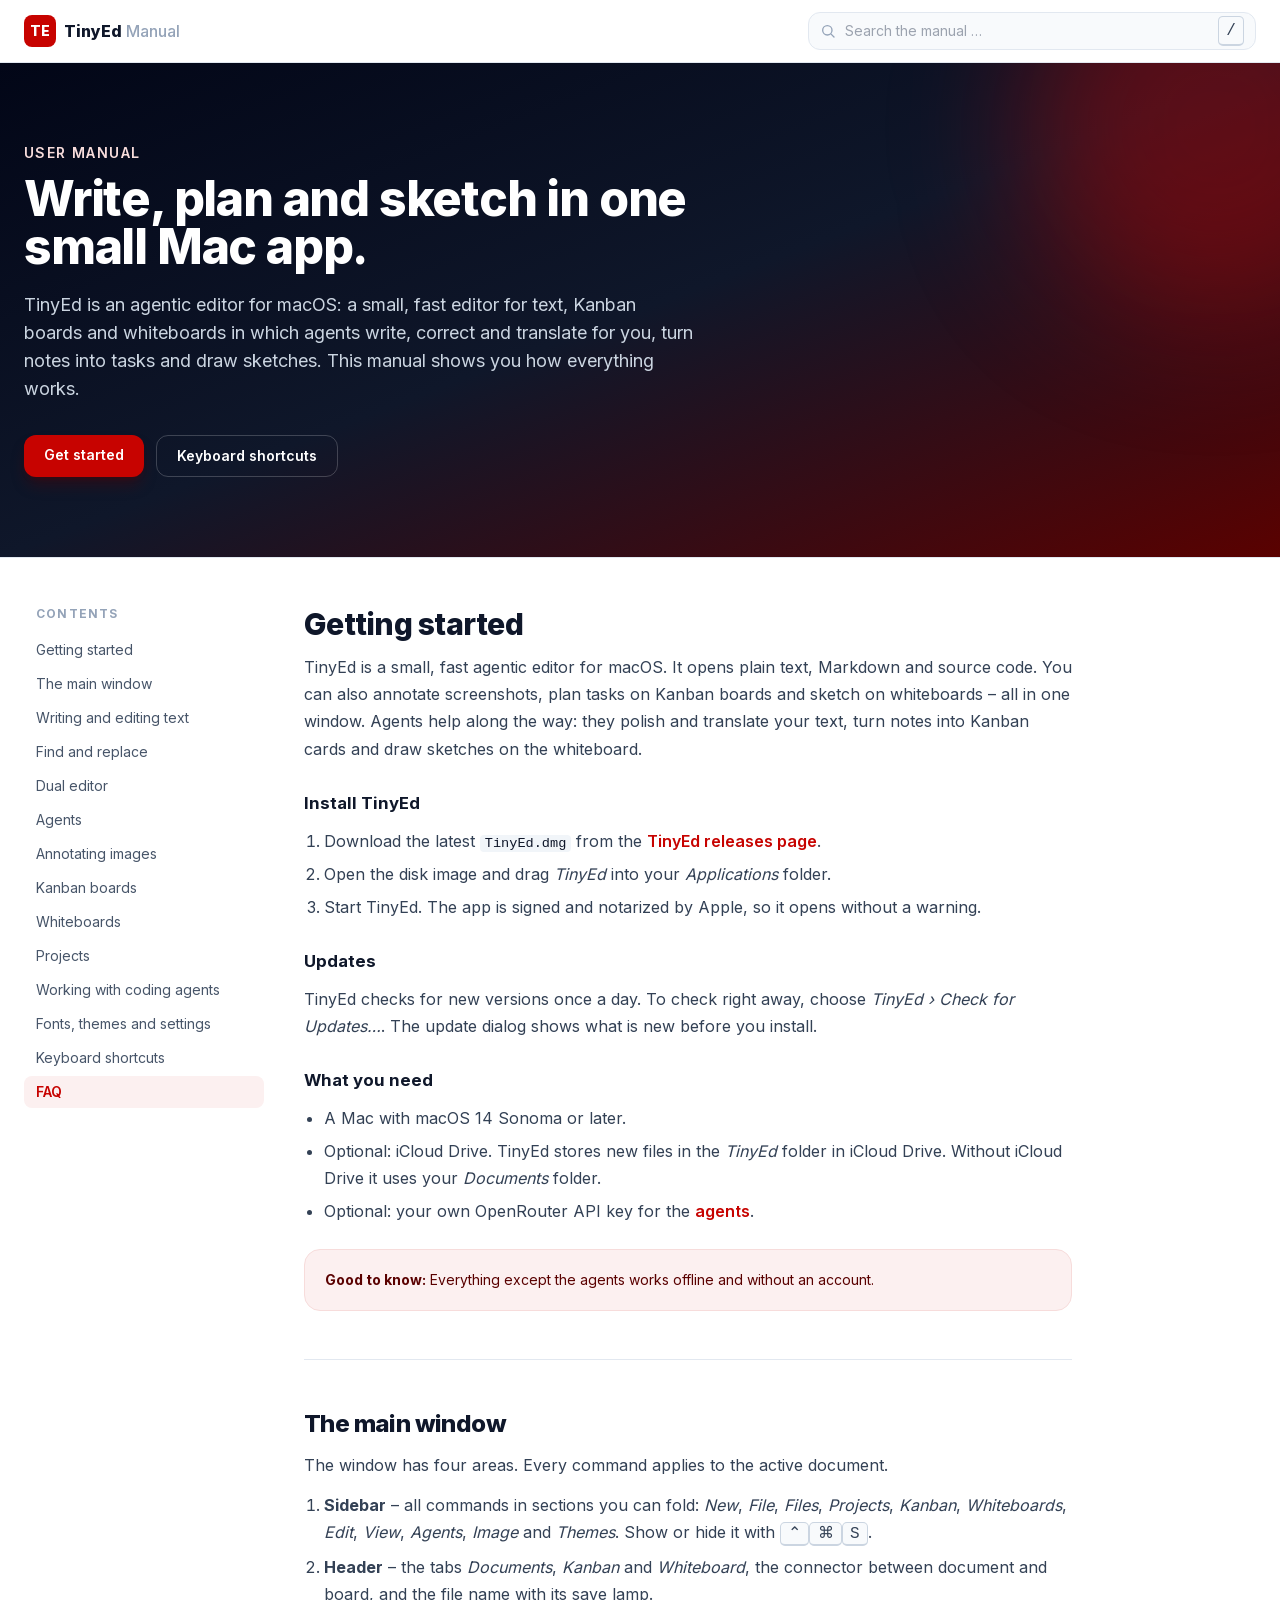
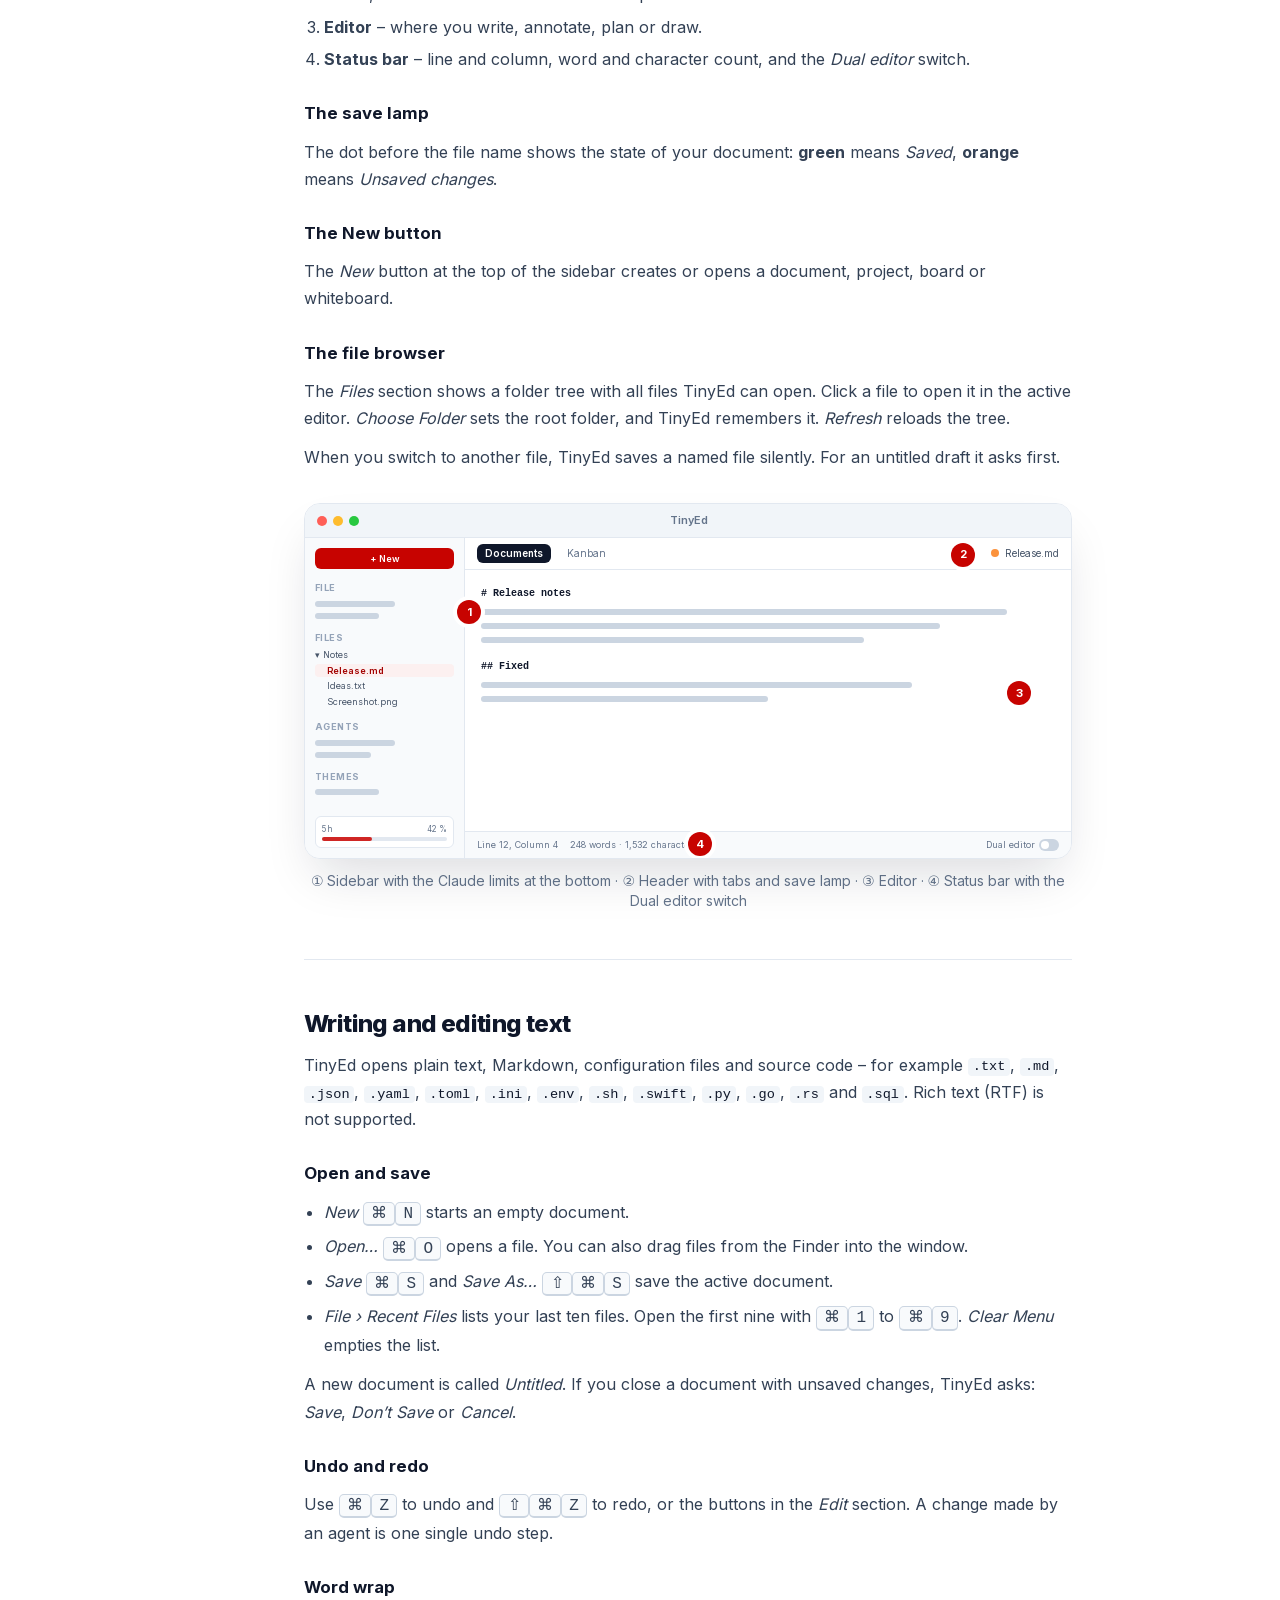
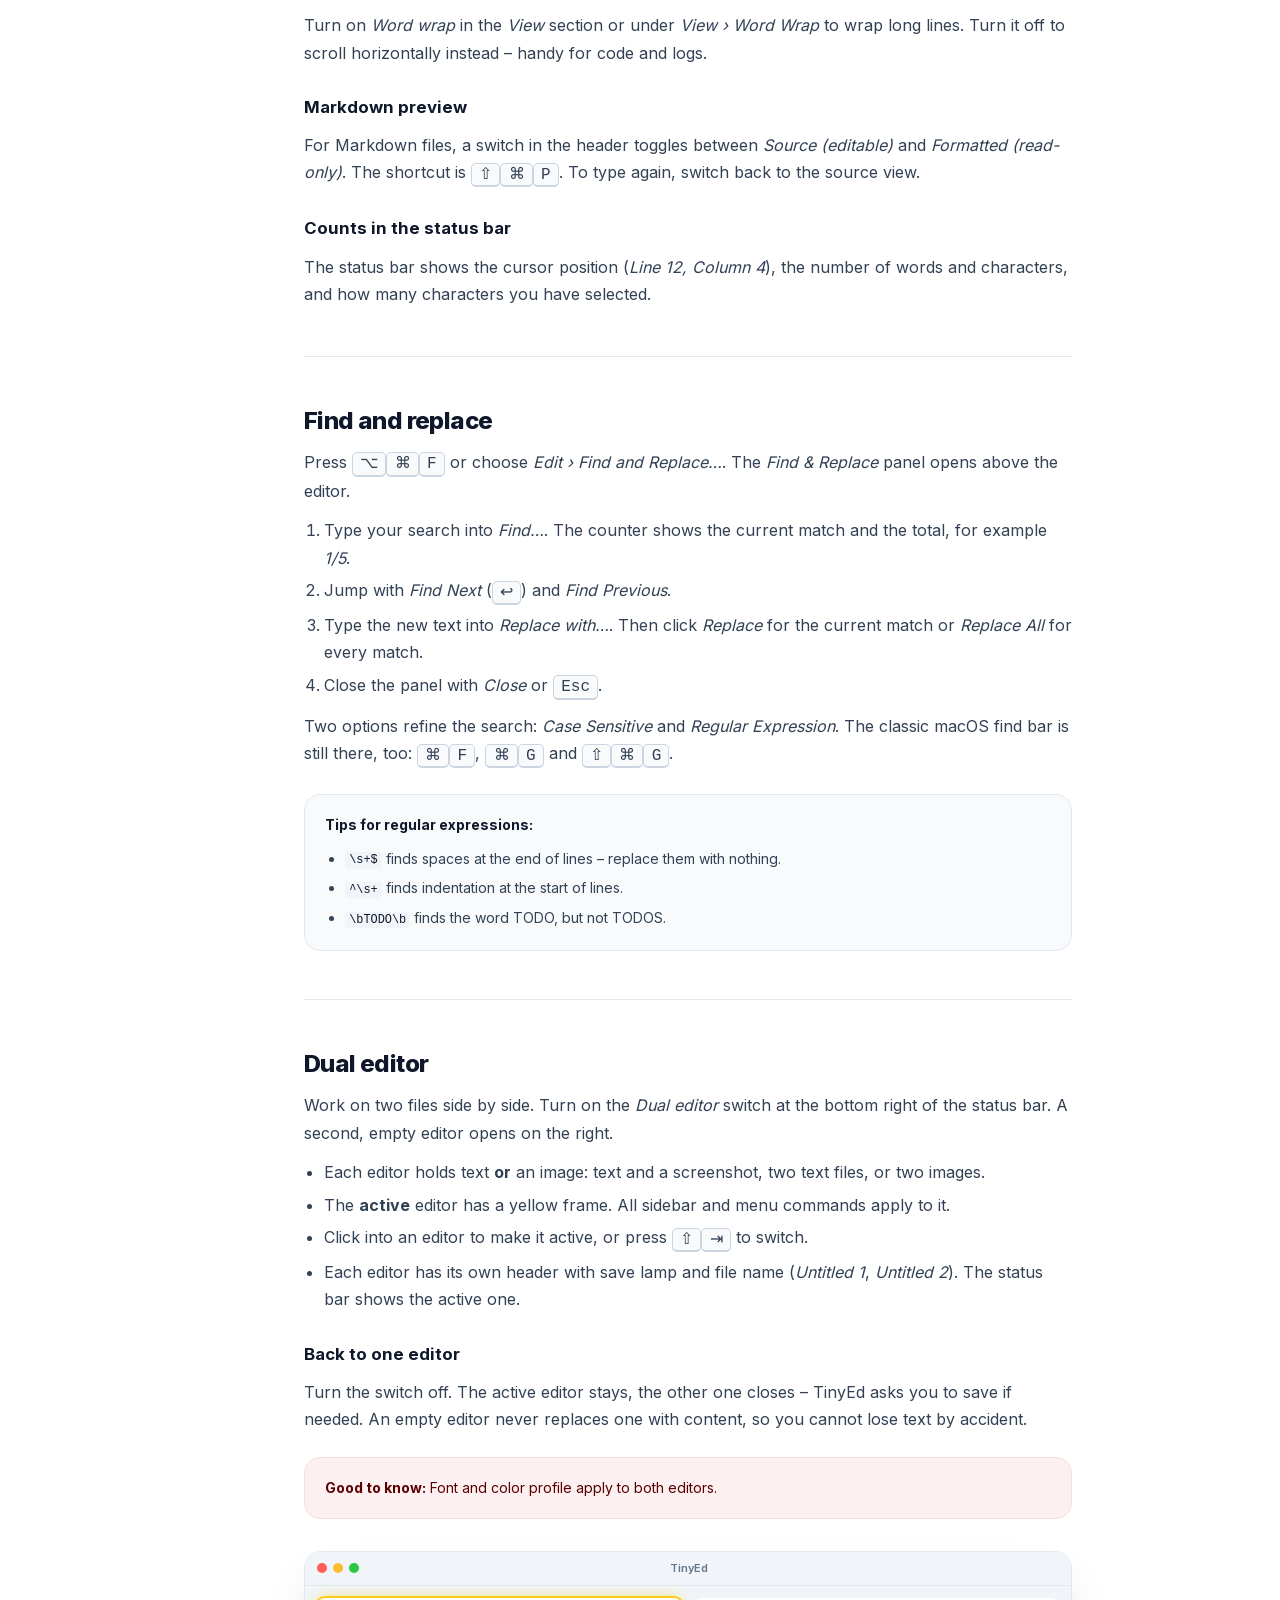
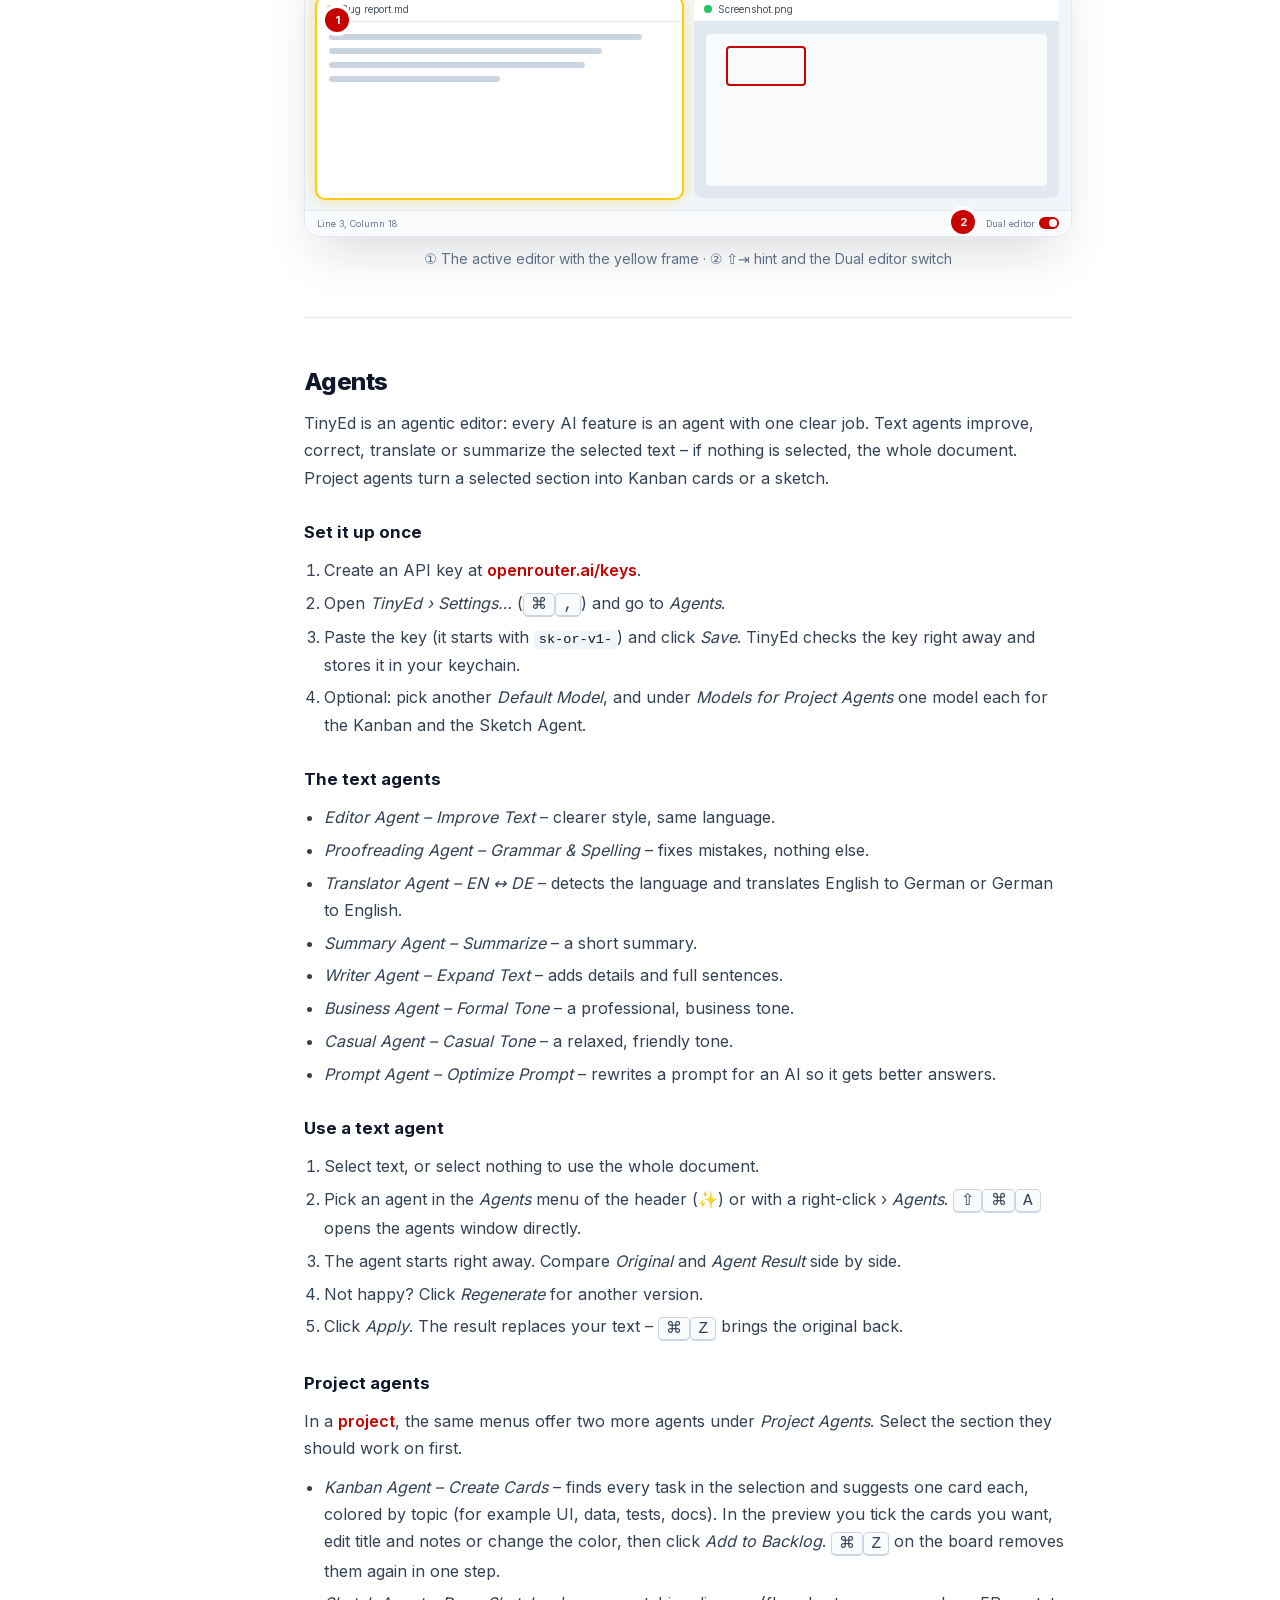
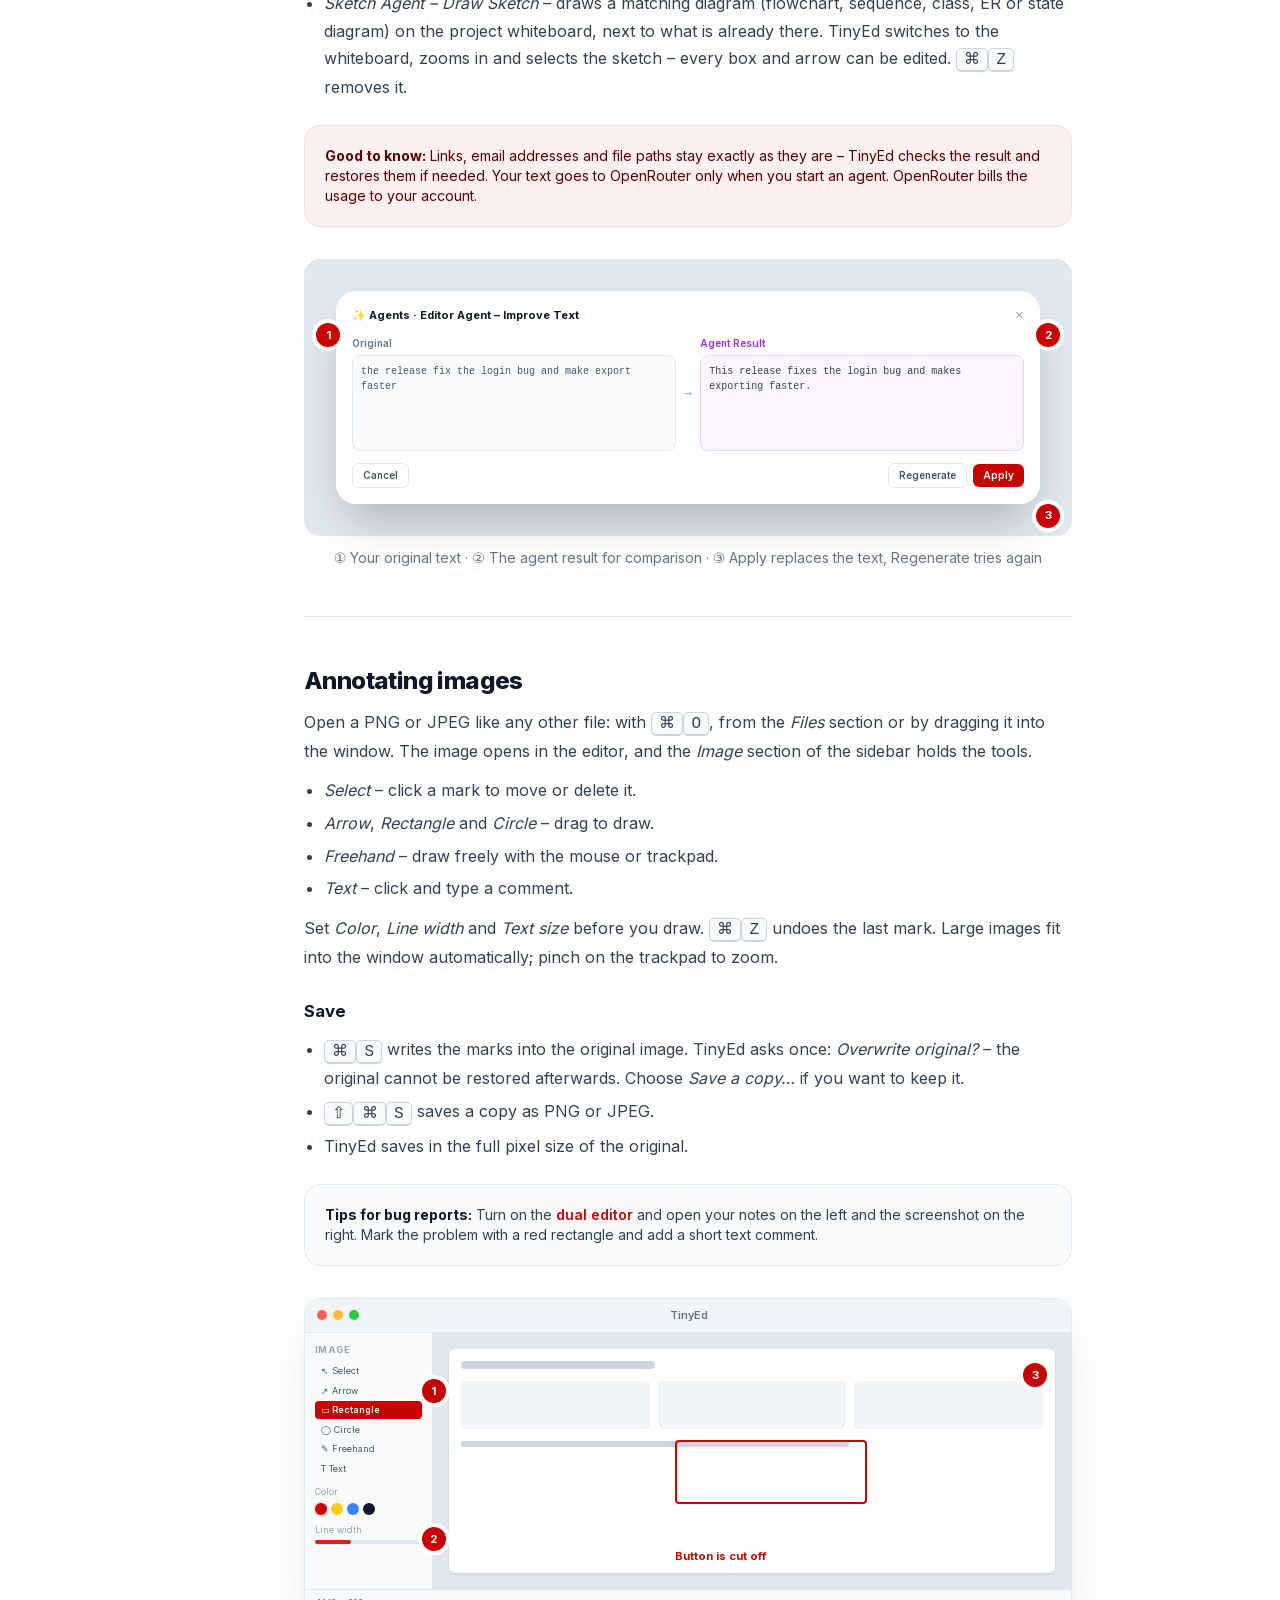
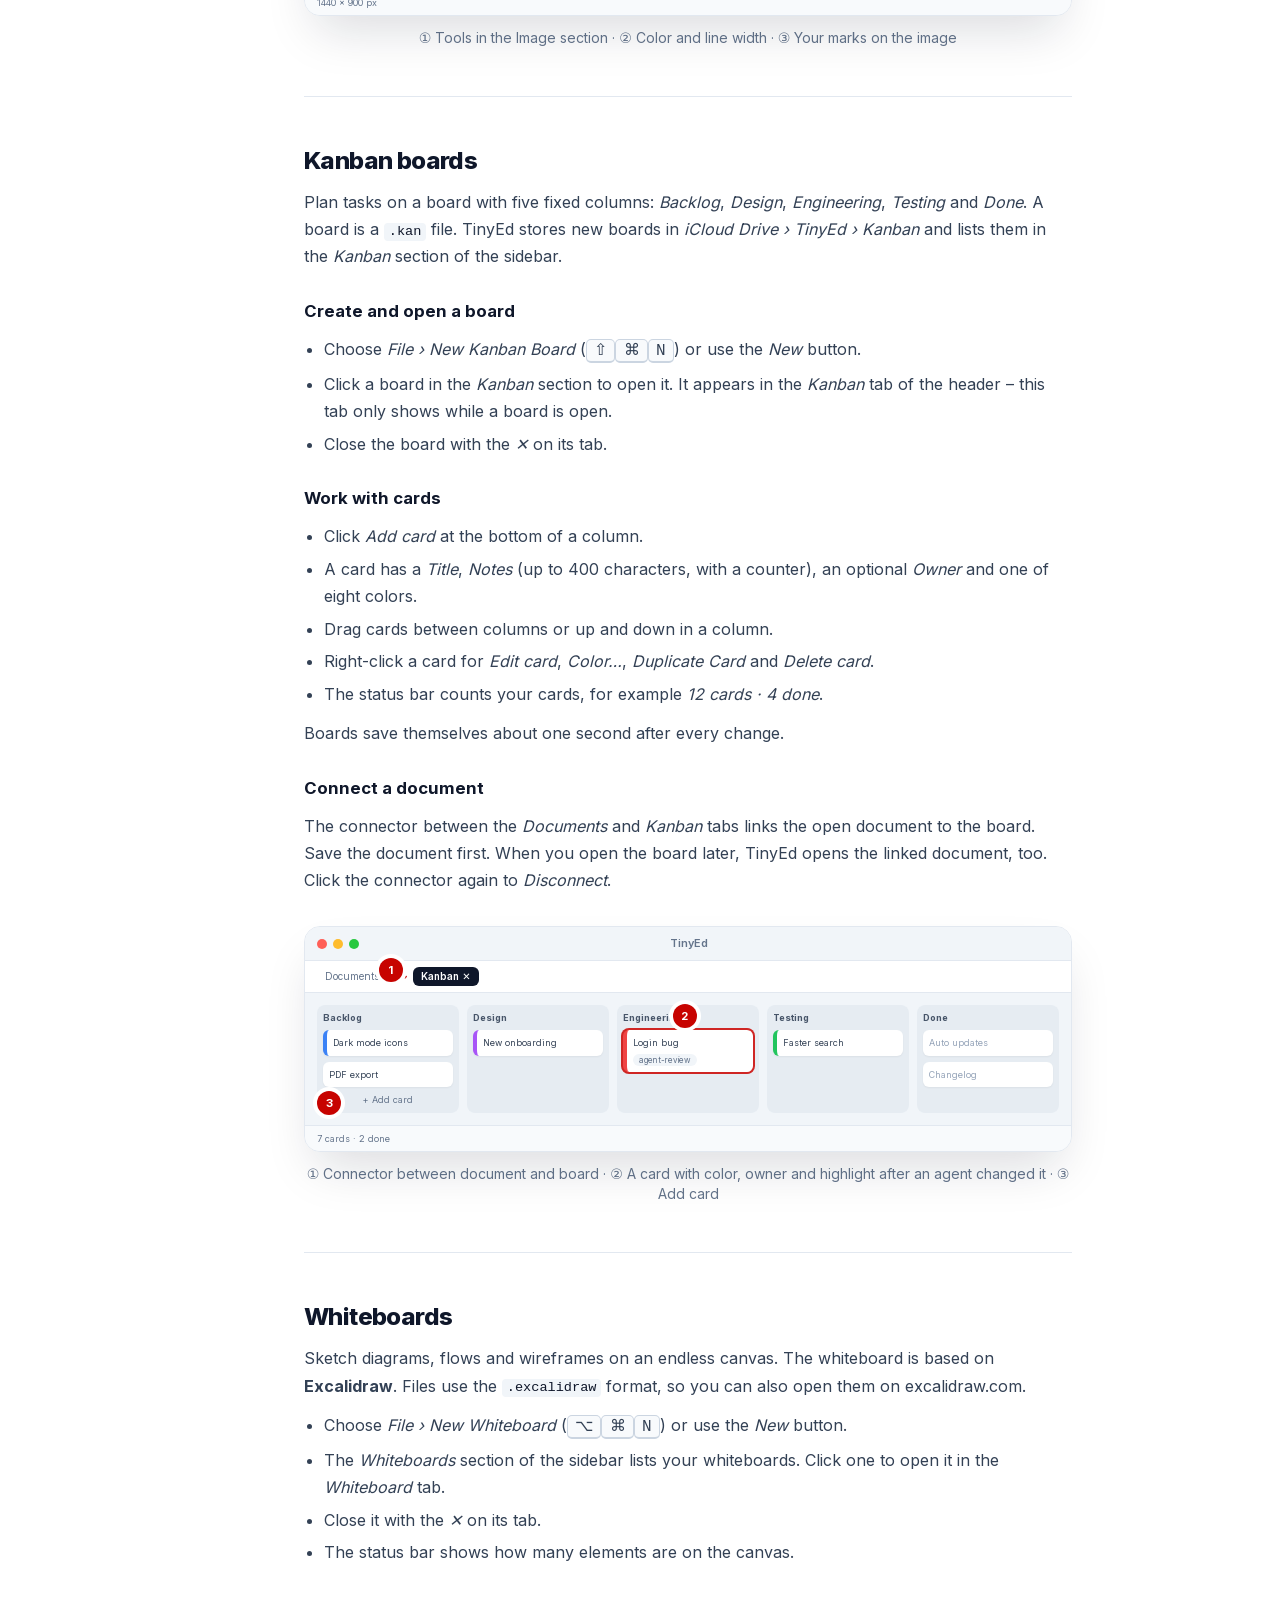
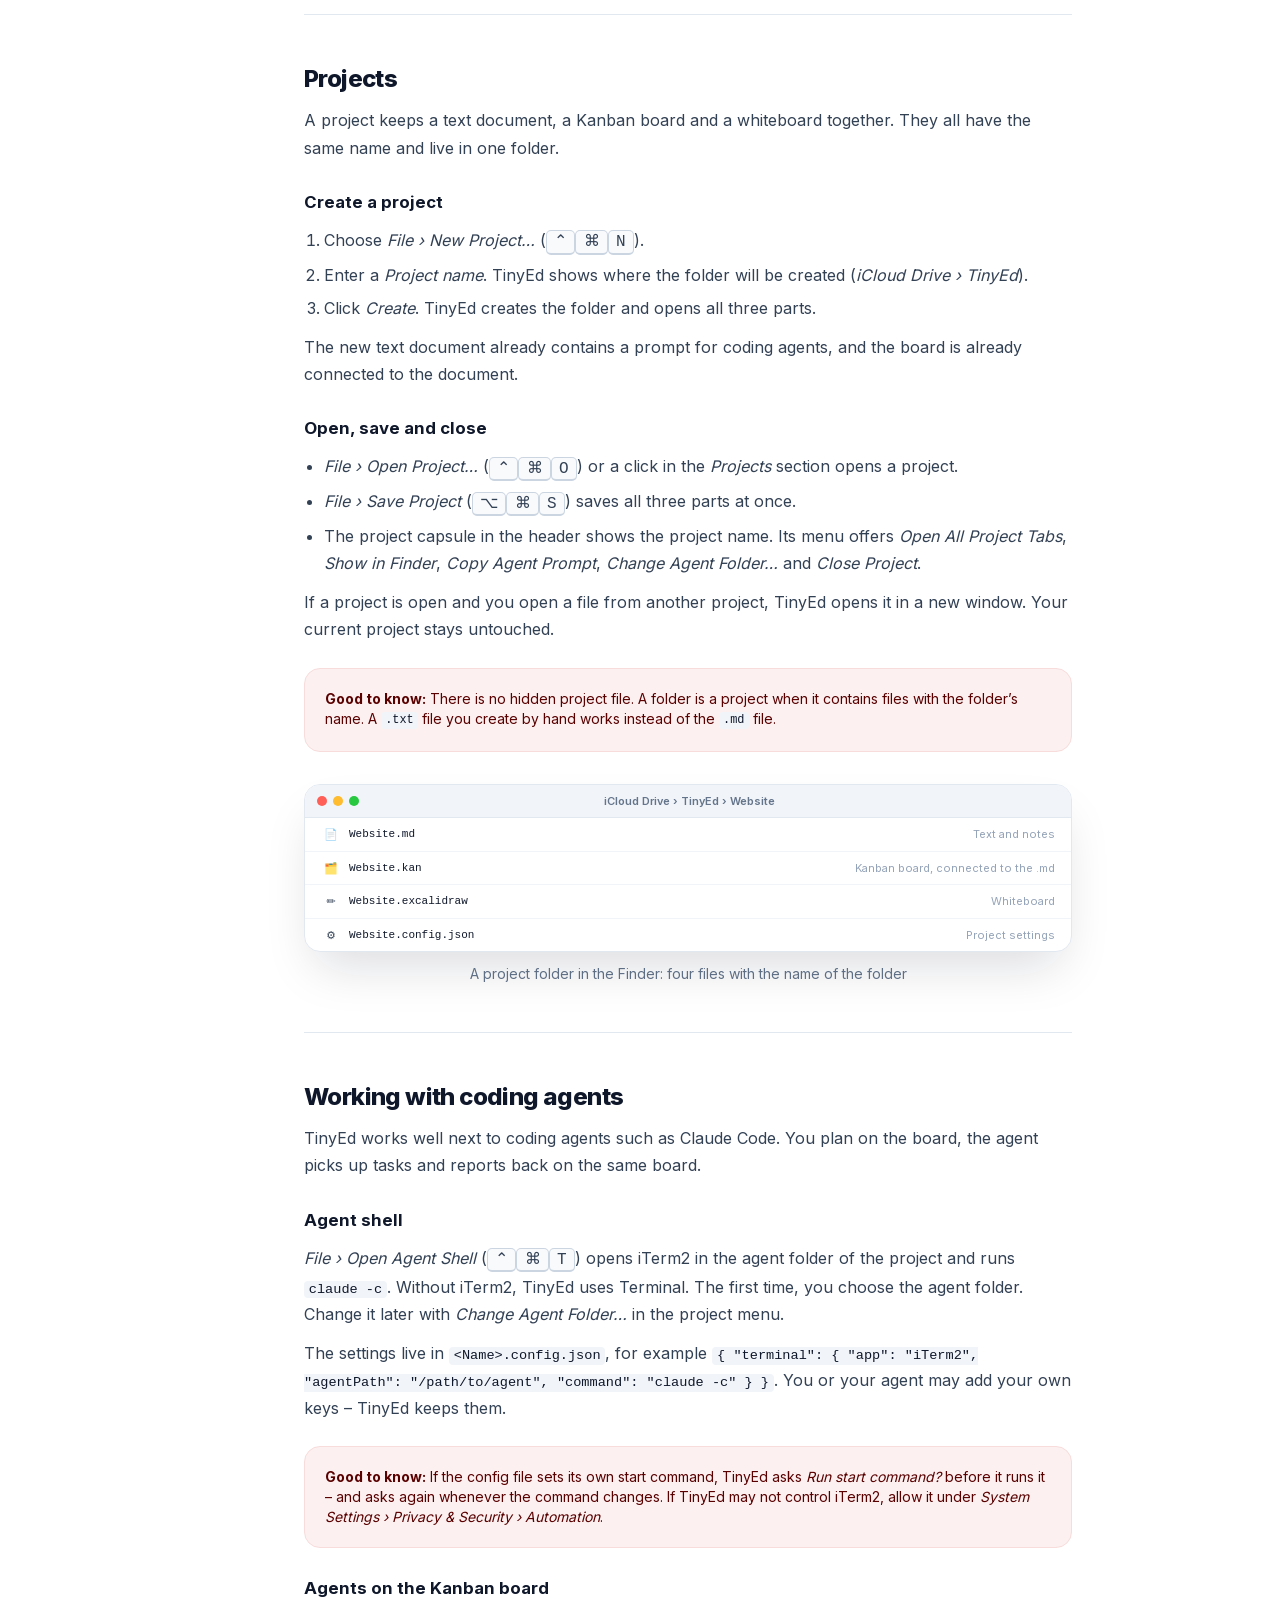
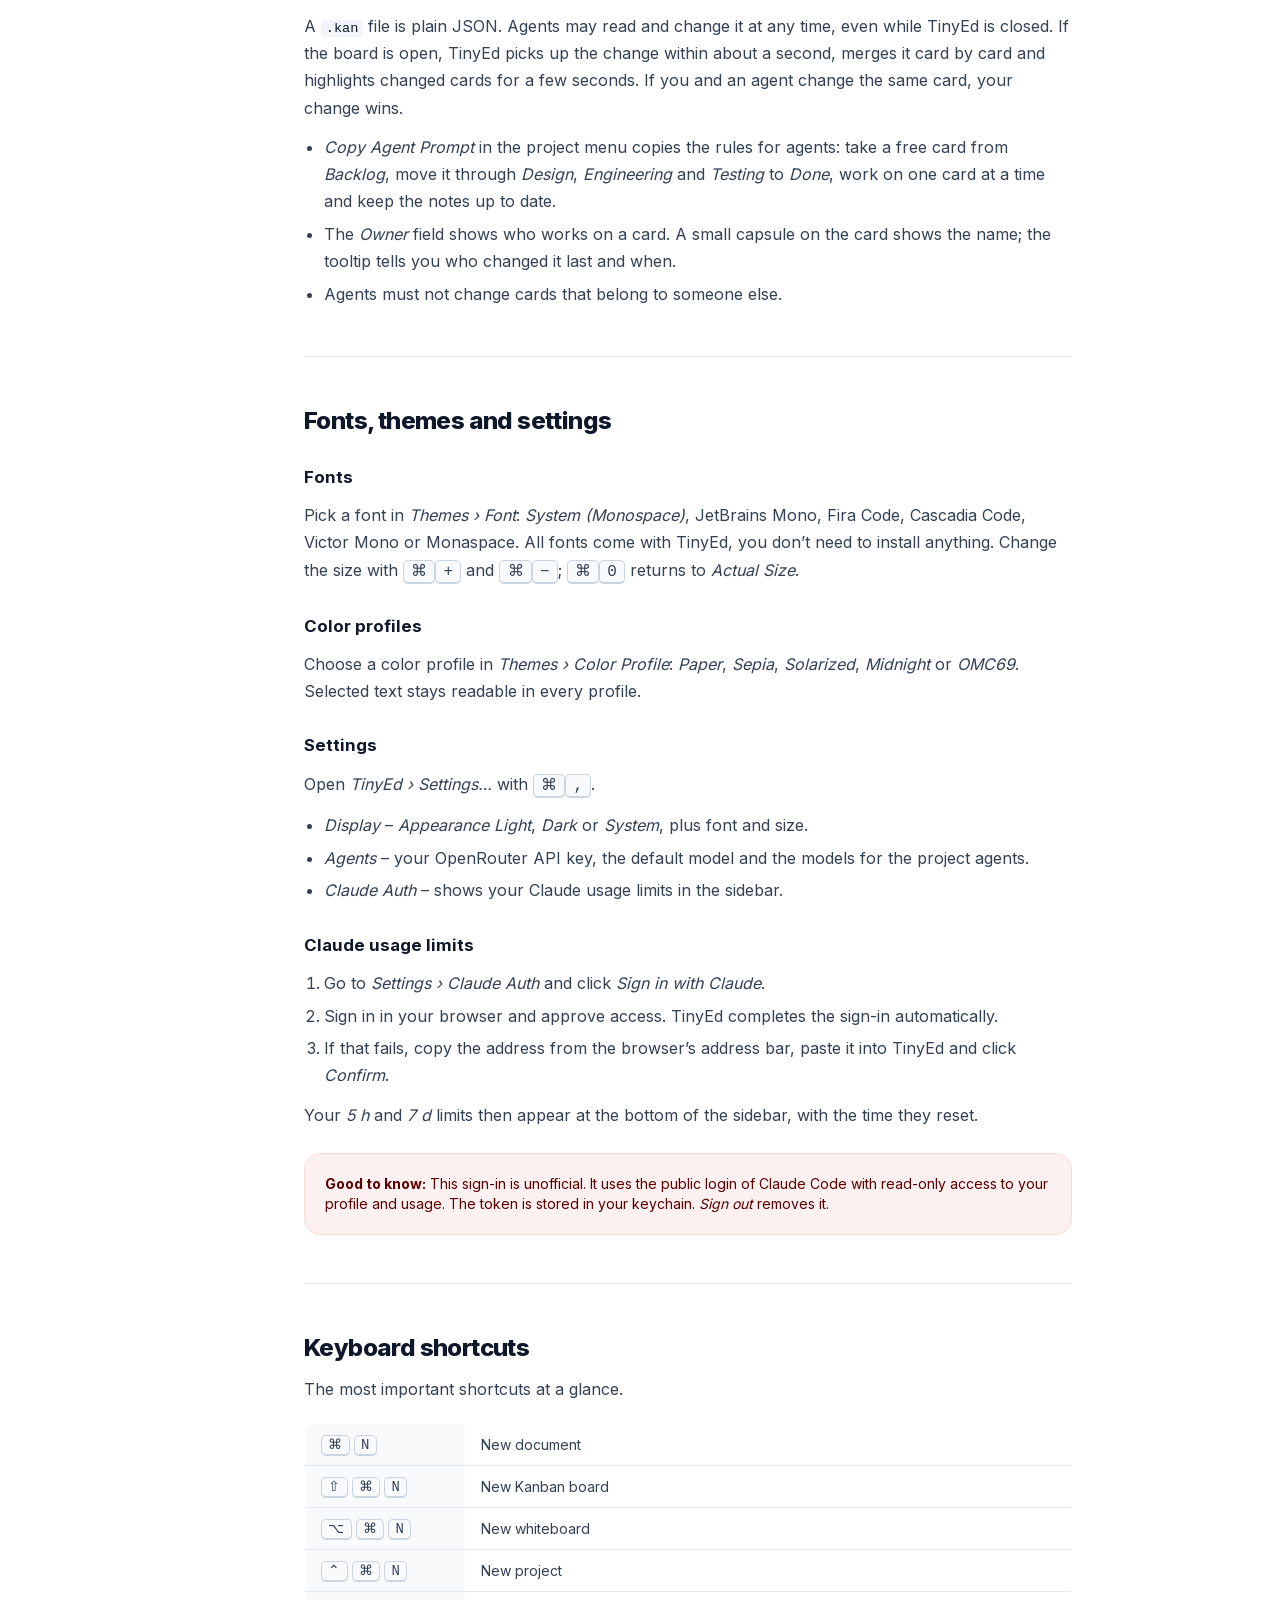
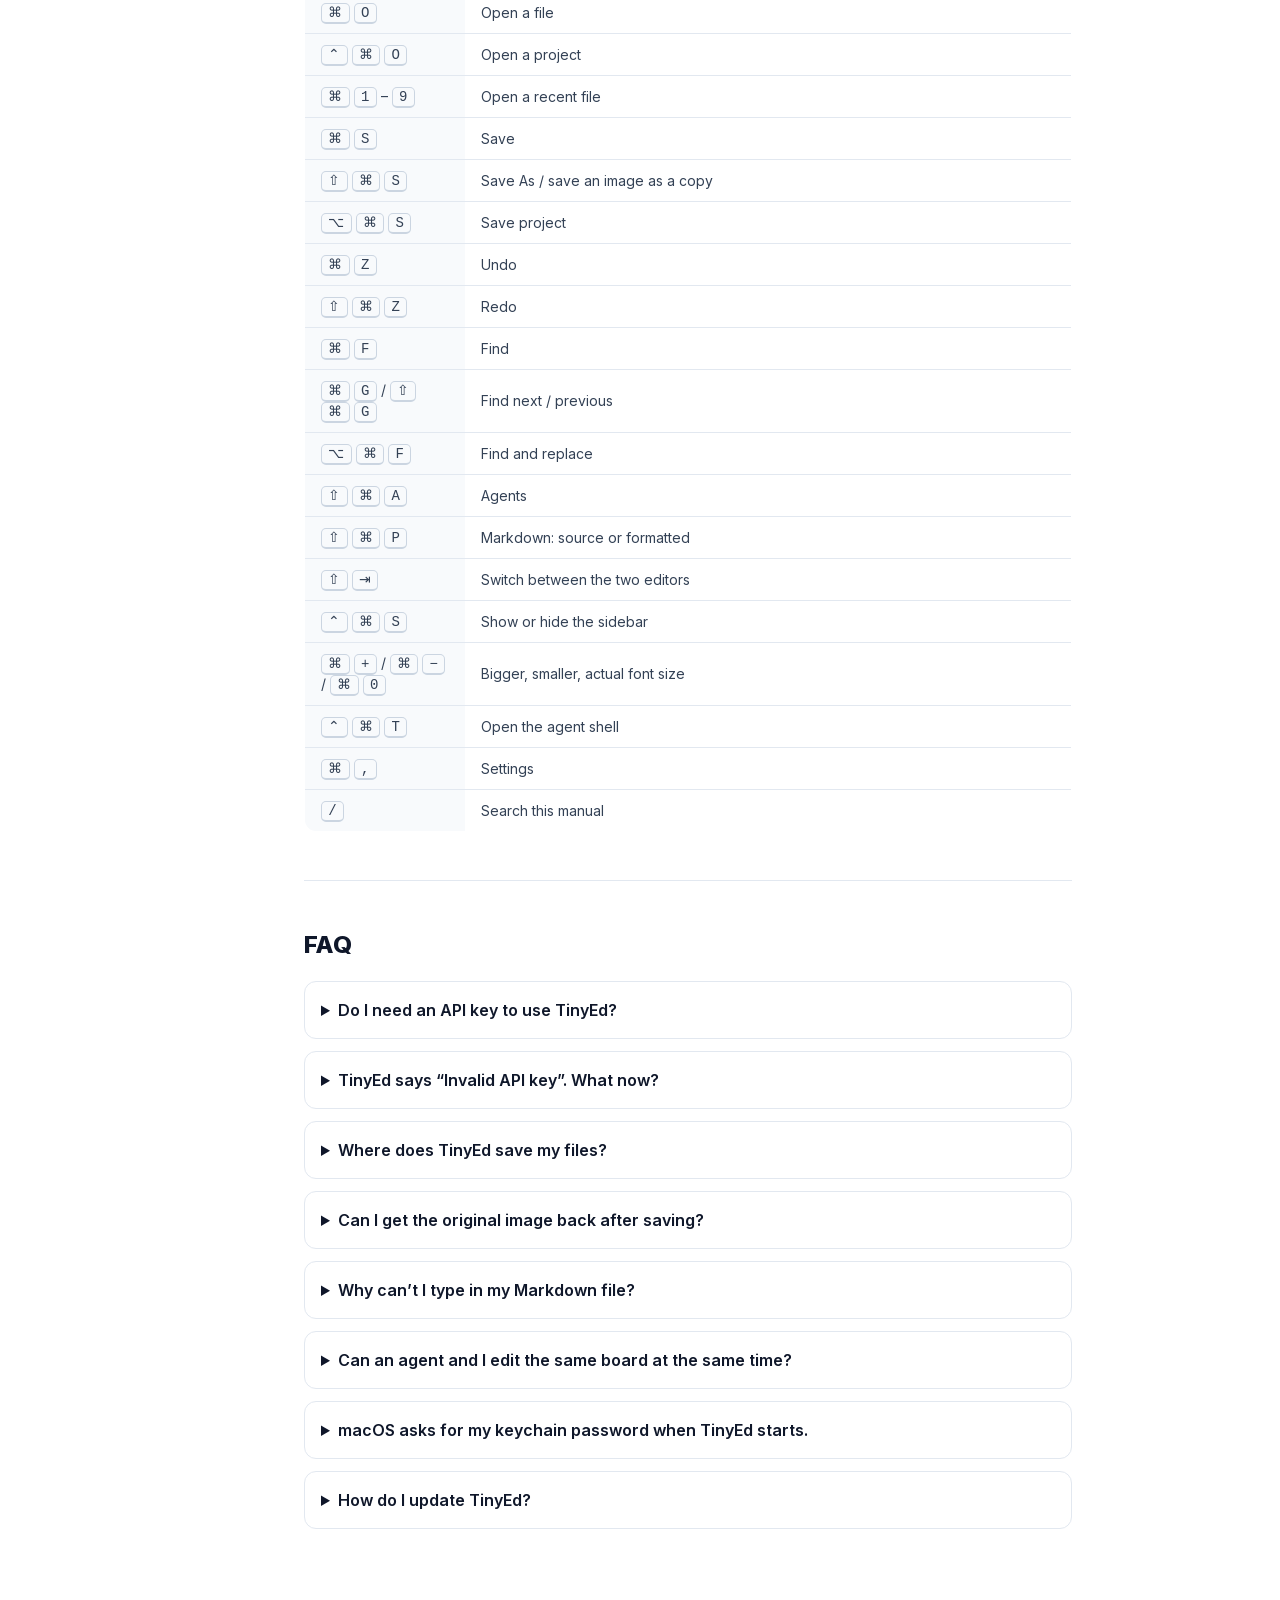
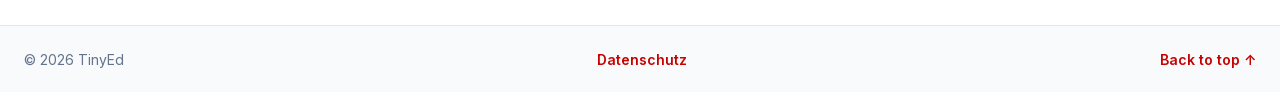
==== commit c5b71c23: "Docs: TinyEd als Agentic Editor – Agenten statt KI-Assistent, Kanban- und Skizzen-Agent in Hilfe und" ====
--- a/help/index.html
+++ b/help/index.html
@@ -4,7 +4,7 @@
   <meta charset="utf-8">
   <meta name="viewport" content="width=device-width, initial-scale=1">
   <title>TinyEd – Manual</title>
-  <meta name="description" content="The TinyEd manual: writing and editing text, find and replace, the dual editor, the AI assistant, image markup, Kanban boards, whiteboards, projects, the agent shell, themes and keyboard shortcuts.">
+  <meta name="description" content="The manual for TinyEd, the agentic editor for macOS: writing and editing text, find and replace, the dual editor, agents, image markup, Kanban boards, whiteboards, projects, the agent shell, themes and keyboard shortcuts.">
   <style>
     mark.hit { background: #f7dcdb; color: #5a0100; border-radius: 3px; padding: 0 1px; }
     kbd { font-family: ui-monospace, SFMono-Regular, Menlo, monospace; font-size: .75em; padding: .1em .45em;
@@ -48,7 +48,7 @@
       <div id="hero-inner" class="relative mx-auto max-w-7xl px-4 py-16 sm:px-6 lg:py-20">
         <p id="hero-eyebrow" class="text-sm font-semibold uppercase tracking-widest text-brand-100">User manual</p>
         <h1 id="hero-title" class="mt-3 max-w-3xl text-4xl font-extrabold tracking-tight sm:text-5xl">Write, plan and sketch in one small Mac app.</h1>
-        <p id="hero-text" class="mt-5 max-w-2xl text-lg text-slate-300">TinyEd is a small text editor for macOS with a dual editor, an AI assistant, image markup, Kanban boards and whiteboards. This manual shows you how everything works.</p>
+        <p id="hero-text" class="mt-5 max-w-2xl text-lg text-slate-300">TinyEd is an agentic editor for macOS: a small, fast editor for text, Kanban boards and whiteboards in which agents write, correct and translate for you, turn notes into tasks and draw sketches. This manual shows you how everything works.</p>
         <div id="hero-buttons" class="mt-8 flex flex-wrap gap-3">
           <a id="hero-button-start" href="#getting-started" class="rounded-xl bg-brand-600 px-5 py-2.5 text-sm font-semibold shadow-lg shadow-brand-900/40 transition hover:bg-brand-500">Get started</a>
           <a id="hero-button-shortcuts" href="#shortcuts" class="rounded-xl border border-white/20 px-5 py-2.5 text-sm font-semibold transition hover:bg-white/10">Keyboard shortcuts</a>
@@ -66,12 +66,12 @@
           <li><a href="#text-editing" class="block rounded-lg px-3 py-1.5 text-slate-600 hover:bg-slate-100">Writing and editing text</a></li>
           <li><a href="#find-replace" class="block rounded-lg px-3 py-1.5 text-slate-600 hover:bg-slate-100">Find and replace</a></li>
           <li><a href="#dual-editor" class="block rounded-lg px-3 py-1.5 text-slate-600 hover:bg-slate-100">Dual editor</a></li>
-          <li><a href="#ai-assistant" class="block rounded-lg px-3 py-1.5 text-slate-600 hover:bg-slate-100">AI assistant</a></li>
+          <li><a href="#ai-assistant" class="block rounded-lg px-3 py-1.5 text-slate-600 hover:bg-slate-100">Agents</a></li>
           <li><a href="#image-markup" class="block rounded-lg px-3 py-1.5 text-slate-600 hover:bg-slate-100">Annotating images</a></li>
           <li><a href="#kanban" class="block rounded-lg px-3 py-1.5 text-slate-600 hover:bg-slate-100">Kanban boards</a></li>
           <li><a href="#whiteboards" class="block rounded-lg px-3 py-1.5 text-slate-600 hover:bg-slate-100">Whiteboards</a></li>
           <li><a href="#projects" class="block rounded-lg px-3 py-1.5 text-slate-600 hover:bg-slate-100">Projects</a></li>
-          <li><a href="#agents" class="block rounded-lg px-3 py-1.5 text-slate-600 hover:bg-slate-100">Working with AI agents</a></li>
+          <li><a href="#agents" class="block rounded-lg px-3 py-1.5 text-slate-600 hover:bg-slate-100">Working with coding agents</a></li>
           <li><a href="#appearance" class="block rounded-lg px-3 py-1.5 text-slate-600 hover:bg-slate-100">Fonts, themes and settings</a></li>
           <li><a href="#shortcuts" class="block rounded-lg px-3 py-1.5 text-slate-600 hover:bg-slate-100">Keyboard shortcuts</a></li>
           <li><a href="#faq" class="block rounded-lg px-3 py-1.5 text-slate-600 hover:bg-slate-100">FAQ</a></li>
@@ -85,7 +85,7 @@
         <section id="getting-started" class="doc-section pb-12">
           <div id="getting-started-en">
             <h2 id="getting-started-en-title" class="text-3xl font-extrabold tracking-tight text-slate-900">Getting started</h2>
-            <p id="getting-started-en-text">TinyEd is a small, fast editor for macOS. It opens plain text, Markdown and source code. You can also annotate screenshots, plan tasks on Kanban boards and sketch on whiteboards – all in one window.</p>
+            <p id="getting-started-en-text">TinyEd is a small, fast agentic editor for macOS. It opens plain text, Markdown and source code. You can also annotate screenshots, plan tasks on Kanban boards and sketch on whiteboards – all in one window. Agents help along the way: they polish and translate your text, turn notes into Kanban cards and draw sketches on the whiteboard.</p>
             <h3 id="getting-started-en-title-2">Install TinyEd</h3>
             <ol id="getting-started-en-list">
               <li>Download the latest <code>TinyEd.dmg</code> from the <a id="getting-started-en-link" href="https://github.com/omc69/TinyEd--/releases/latest" class="font-semibold text-brand-600 hover:underline">TinyEd releases page</a>.</li>
@@ -98,10 +98,10 @@
             <ul id="getting-started-en-list-2">
               <li>A Mac with macOS 14 Sonoma or later.</li>
               <li>Optional: iCloud Drive. TinyEd stores new files in the <em>TinyEd</em> folder in iCloud Drive. Without iCloud Drive it uses your <em>Documents</em> folder.</li>
-              <li>Optional: your own OpenRouter API key for the <a id="getting-started-en-link-2" href="#ai-assistant" class="font-semibold text-brand-600 hover:underline">AI assistant</a>.</li>
+              <li>Optional: your own OpenRouter API key for the <a id="getting-started-en-link-2" href="#ai-assistant" class="font-semibold text-brand-600 hover:underline">agents</a>.</li>
             </ul>
             <div id="getting-started-en-note" class="mt-6 rounded-2xl border border-brand-100 bg-brand-50 p-5 text-sm text-brand-900">
-              <strong>Good to know:</strong> Everything except the AI assistant works offline and without an account.
+              <strong>Good to know:</strong> Everything except the agents works offline and without an account.
             </div>
           </div>
         </section>
@@ -112,7 +112,7 @@
             <h2 id="main-window-en-title" class="text-2xl font-extrabold tracking-tight text-slate-900">The main window</h2>
             <p id="main-window-en-text">The window has four areas. Every command applies to the active document.</p>
             <ol id="main-window-en-list">
-              <li><strong>Sidebar</strong> – all commands in sections you can fold: <em>New</em>, <em>File</em>, <em>Files</em>, <em>Projects</em>, <em>Kanban</em>, <em>Whiteboards</em>, <em>Edit</em>, <em>View</em>, <em>AI Assistant</em>, <em>Image</em> and <em>Themes</em>. Show or hide it with <kbd>⌃</kbd><kbd>⌘</kbd><kbd>S</kbd>.</li>
+              <li><strong>Sidebar</strong> – all commands in sections you can fold: <em>New</em>, <em>File</em>, <em>Files</em>, <em>Projects</em>, <em>Kanban</em>, <em>Whiteboards</em>, <em>Edit</em>, <em>View</em>, <em>Agents</em>, <em>Image</em> and <em>Themes</em>. Show or hide it with <kbd>⌃</kbd><kbd>⌘</kbd><kbd>S</kbd>.</li>
               <li><strong>Header</strong> – the tabs <em>Documents</em>, <em>Kanban</em> and <em>Whiteboard</em>, the connector between document and board, and the file name with its save lamp.</li>
               <li><strong>Editor</strong> – where you write, annotate, plan or draw.</li>
               <li><strong>Status bar</strong> – line and column, word and character count, and the <em>Dual editor</em> switch.</li>
@@ -143,7 +143,7 @@
                     <p class="pl-3">Ideas.txt</p>
                     <p class="pl-3">Screenshot.png</p>
                   </div>
-                  <p class="mt-3 font-bold uppercase tracking-wider text-slate-400">AI Assistant</p>
+                  <p class="mt-3 font-bold uppercase tracking-wider text-slate-400">Agents</p>
                   <div class="mt-1.5 space-y-1.5"><div class="h-1.5 w-20 rounded bg-slate-300"></div><div class="h-1.5 w-14 rounded bg-slate-300"></div></div>
                   <p class="mt-3 font-bold uppercase tracking-wider text-slate-400">Themes</p>
                   <div class="mt-1.5 h-1.5 w-16 rounded bg-slate-300"></div>
@@ -196,7 +196,7 @@
             </ul>
             <p id="text-editing-en-text-2">A new document is called <em>Untitled</em>. If you close a document with unsaved changes, TinyEd asks: <em>Save</em>, <em>Don’t Save</em> or <em>Cancel</em>.</p>
             <h3 id="text-editing-en-title-3">Undo and redo</h3>
-            <p id="text-editing-en-text-3">Use <kbd>⌘</kbd><kbd>Z</kbd> to undo and <kbd>⇧</kbd><kbd>⌘</kbd><kbd>Z</kbd> to redo, or the buttons in the <em>Edit</em> section. A change made by the AI assistant is one single undo step.</p>
+            <p id="text-editing-en-text-3">Use <kbd>⌘</kbd><kbd>Z</kbd> to undo and <kbd>⇧</kbd><kbd>⌘</kbd><kbd>Z</kbd> to redo, or the buttons in the <em>Edit</em> section. A change made by an agent is one single undo step.</p>
             <h3 id="text-editing-en-title-4">Word wrap</h3>
             <p id="text-editing-en-text-4">Turn on <em>Word wrap</em> in the <em>View</em> section or under <em>View › Word Wrap</em> to wrap long lines. Turn it off to scroll horizontally instead – handy for code and logs.</p>
             <h3 id="text-editing-en-title-5">Markdown preview</h3>
@@ -277,46 +277,52 @@
           </figure>
         </section>
 
-        <!-- AI assistant -->
+        <!-- Agents -->
         <section id="ai-assistant" class="doc-section border-t border-slate-200 py-12">
           <div id="ai-assistant-en">
-            <h2 id="ai-assistant-en-title" class="text-2xl font-extrabold tracking-tight text-slate-900">AI assistant</h2>
-            <p id="ai-assistant-en-text">The AI assistant improves, corrects, translates or summarizes your text. It works on the selected text. If nothing is selected, it works on the whole document.</p>
+            <h2 id="ai-assistant-en-title" class="text-2xl font-extrabold tracking-tight text-slate-900">Agents</h2>
+            <p id="ai-assistant-en-text">TinyEd is an agentic editor: every AI feature is an agent with one clear job. Text agents improve, correct, translate or summarize the selected text – if nothing is selected, the whole document. Project agents turn a selected section into Kanban cards or a sketch.</p>
             <h3 id="ai-assistant-en-title-2">Set it up once</h3>
             <ol id="ai-assistant-en-list">
               <li>Create an API key at <a id="ai-assistant-en-link" href="https://openrouter.ai/keys" class="font-semibold text-brand-600 hover:underline">openrouter.ai/keys</a>.</li>
-              <li>Open <em>TinyEd › Settings…</em> (<kbd>⌘</kbd><kbd>,</kbd>) and go to <em>AI Assistant</em>.</li>
+              <li>Open <em>TinyEd › Settings…</em> (<kbd>⌘</kbd><kbd>,</kbd>) and go to <em>Agents</em>.</li>
               <li>Paste the key (it starts with <code>sk-or-v1-</code>) and click <em>Save</em>. TinyEd checks the key right away and stores it in your keychain.</li>
-              <li>Optional: pick another <em>Default Model</em>.</li>
+              <li>Optional: pick another <em>Default Model</em>, and under <em>Models for Project Agents</em> one model each for the Kanban and the Sketch Agent.</li>
             </ol>
-            <h3 id="ai-assistant-en-title-3">The eight functions</h3>
+            <h3 id="ai-assistant-en-title-3">The text agents</h3>
             <ul id="ai-assistant-en-list-2">
-              <li><em>Improve Text</em> – clearer style, same language.</li>
-              <li><em>Grammar &amp; Spelling</em> – fixes mistakes, nothing else.</li>
-              <li><em>Translate (EN/DE)</em> – detects the language and translates English to German or German to English.</li>
-              <li><em>Summarize</em> – a short summary.</li>
-              <li><em>Expand Text</em> – adds details and full sentences.</li>
-              <li><em>Make Formal</em> – a professional, business tone.</li>
-              <li><em>Make Casual</em> – a relaxed, friendly tone.</li>
-              <li><em>Optimize Prompt</em> – rewrites a prompt for an AI so it gets better answers.</li>
-            </ul>
-            <h3 id="ai-assistant-en-title-4">Use it</h3>
+              <li><em>Editor Agent – Improve Text</em> – clearer style, same language.</li>
+              <li><em>Proofreading Agent – Grammar &amp; Spelling</em> – fixes mistakes, nothing else.</li>
+              <li><em>Translator Agent – EN ↔ DE</em> – detects the language and translates English to German or German to English.</li>
+              <li><em>Summary Agent – Summarize</em> – a short summary.</li>
+              <li><em>Writer Agent – Expand Text</em> – adds details and full sentences.</li>
+              <li><em>Business Agent – Formal Tone</em> – a professional, business tone.</li>
+              <li><em>Casual Agent – Casual Tone</em> – a relaxed, friendly tone.</li>
+              <li><em>Prompt Agent – Optimize Prompt</em> – rewrites a prompt for an AI so it gets better answers.</li>
+            </ul>
+            <h3 id="ai-assistant-en-title-4">Use a text agent</h3>
             <ol id="ai-assistant-en-list-3">
               <li>Select text, or select nothing to use the whole document.</li>
-              <li>Pick a function in the <em>AI Assistant</em> section of the sidebar or in the <em>AI</em> menu of the header. <kbd>⇧</kbd><kbd>⌘</kbd><kbd>A</kbd> opens the assistant directly.</li>
-              <li>Click <em>Process</em>. Compare <em>Original</em> and <em>AI Result</em> side by side.</li>
+              <li>Pick an agent in the <em>Agents</em> menu of the header (✨) or with a right-click › <em>Agents</em>. <kbd>⇧</kbd><kbd>⌘</kbd><kbd>A</kbd> opens the agents window directly.</li>
+              <li>The agent starts right away. Compare <em>Original</em> and <em>Agent Result</em> side by side.</li>
               <li>Not happy? Click <em>Regenerate</em> for another version.</li>
               <li>Click <em>Apply</em>. The result replaces your text – <kbd>⌘</kbd><kbd>Z</kbd> brings the original back.</li>
             </ol>
+            <h3 id="ai-assistant-en-title-5">Project agents</h3>
+            <p id="ai-assistant-en-text-2">In a <a href="#projects" class="font-semibold text-brand-600 hover:underline">project</a>, the same menus offer two more agents under <em>Project Agents</em>. Select the section they should work on first.</p>
+            <ul id="ai-assistant-en-list-4">
+              <li><em>Kanban Agent – Create Cards</em> – finds every task in the selection and suggests one card each, colored by topic (for example UI, data, tests, docs). In the preview you tick the cards you want, edit title and notes or change the color, then click <em>Add to Backlog</em>. <kbd>⌘</kbd><kbd>Z</kbd> on the board removes them again in one step.</li>
+              <li><em>Sketch Agent – Draw Sketch</em> – draws a matching diagram (flowchart, sequence, class, ER or state diagram) on the project whiteboard, next to what is already there. TinyEd switches to the whiteboard, zooms in and selects the sketch – every box and arrow can be edited. <kbd>⌘</kbd><kbd>Z</kbd> removes it.</li>
+            </ul>
             <div id="ai-assistant-en-note" class="mt-6 rounded-2xl border border-brand-100 bg-brand-50 p-5 text-sm text-brand-900">
-              <strong>Good to know:</strong> Links, email addresses and file paths stay exactly as they are – TinyEd checks the result and restores them if needed. Your text goes to OpenRouter only when you click <em>Process</em>. OpenRouter bills the usage to your account.
+              <strong>Good to know:</strong> Links, email addresses and file paths stay exactly as they are – TinyEd checks the result and restores them if needed. Your text goes to OpenRouter only when you start an agent. OpenRouter bills the usage to your account.
             </div>
           </div>
           <figure id="ai-assistant-figure" class="mt-8">
             <div id="ai-assistant-figure-stage" class="relative rounded-2xl bg-slate-200 p-5 sm:p-8">
               <div id="ai-assistant-figure-card" class="rounded-[20px] bg-white p-4 shadow-2xl">
                 <div id="ai-assistant-figure-head" class="flex items-center justify-between text-[11px] font-bold text-slate-900">
-                  <span><span class="text-purple-500">✨</span> AI Text Assistant</span><span class="text-slate-400">✕</span>
+                  <span><span class="text-purple-500">✨</span> Agents · Editor Agent – Improve Text</span><span class="text-slate-400">✕</span>
                 </div>
                 <div id="ai-assistant-figure-columns" class="mt-3 grid grid-cols-[1fr_auto_1fr] items-stretch gap-2 text-[10px]">
                   <div>
@@ -325,7 +331,7 @@
                   </div>
                   <div class="flex items-center text-slate-400">→</div>
                   <div>
-                    <p class="font-semibold text-purple-600">AI Result</p>
+                    <p class="font-semibold text-purple-600">Agent Result</p>
                     <div class="mt-1 h-24 rounded-lg border border-purple-200 bg-purple-50 p-2 font-mono text-slate-700">This release fixes the login bug and makes exporting faster.</div>
                   </div>
                 </div>
@@ -339,7 +345,7 @@
               <span id="ai-assistant-figure-callout-2" class="absolute right-3 top-16 flex h-6 w-6 items-center justify-center rounded-full bg-brand-600 text-[11px] font-bold text-white ring-4 ring-white">2</span>
               <span id="ai-assistant-figure-callout-3" class="absolute bottom-2 right-3 flex h-6 w-6 items-center justify-center rounded-full bg-brand-600 text-[11px] font-bold text-white ring-4 ring-white">3</span>
             </div>
-            <figcaption id="ai-assistant-figure-caption" class="mt-3 text-center text-sm text-slate-500">① Your original text · ② The AI result for comparison · ③ Apply replaces the text, Regenerate tries again</figcaption>
+            <figcaption id="ai-assistant-figure-caption" class="mt-3 text-center text-sm text-slate-500">① Your original text · ② The agent result for comparison · ③ Apply replaces the text, Regenerate tries again</figcaption>
           </figure>
         </section>
 
@@ -502,7 +508,7 @@
               <li>Enter a <em>Project name</em>. TinyEd shows where the folder will be created (<em>iCloud Drive › TinyEd</em>).</li>
               <li>Click <em>Create</em>. TinyEd creates the folder and opens all three parts.</li>
             </ol>
-            <p id="projects-en-text-2">The new text document already contains a prompt for AI agents, and the board is already connected to the document.</p>
+            <p id="projects-en-text-2">The new text document already contains a prompt for coding agents, and the board is already connected to the document.</p>
             <h3 id="projects-en-title-3">Open, save and close</h3>
             <ul id="projects-en-list-2">
               <li><em>File › Open Project…</em> (<kbd>⌃</kbd><kbd>⌘</kbd><kbd>O</kbd>) or a click in the <em>Projects</em> section opens a project.</li>
@@ -531,10 +537,10 @@
           </figure>
         </section>
 
-        <!-- Working with AI agents -->
+        <!-- Working with coding agents -->
         <section id="agents" class="doc-section border-t border-slate-200 py-12">
           <div id="agents-en">
-            <h2 id="agents-en-title" class="text-2xl font-extrabold tracking-tight text-slate-900">Working with AI agents</h2>
+            <h2 id="agents-en-title" class="text-2xl font-extrabold tracking-tight text-slate-900">Working with coding agents</h2>
             <p id="agents-en-text">TinyEd works well next to coding agents such as Claude Code. You plan on the board, the agent picks up tasks and reports back on the same board.</p>
             <h3 id="agents-en-title-2">Agent shell</h3>
             <p id="agents-en-text-2"><em>File › Open Agent Shell</em> (<kbd>⌃</kbd><kbd>⌘</kbd><kbd>T</kbd>) opens iTerm2 in the agent folder of the project and runs <code>claude -c</code>. Without iTerm2, TinyEd uses Terminal. The first time, you choose the agent folder. Change it later with <em>Change Agent Folder…</em> in the project menu.</p>
@@ -564,7 +570,7 @@
             <p id="appearance-en-text-3">Open <em>TinyEd › Settings…</em> with <kbd>⌘</kbd><kbd>,</kbd>.</p>
             <ul id="appearance-en-list">
               <li><em>Display</em> – <em>Appearance</em> <em>Light</em>, <em>Dark</em> or <em>System</em>, plus font and size.</li>
-              <li><em>AI Assistant</em> – your OpenRouter API key and the default model.</li>
+              <li><em>Agents</em> – your OpenRouter API key, the default model and the models for the project agents.</li>
               <li><em>Claude Auth</em> – shows your Claude usage limits in the sidebar.</li>
             </ul>
             <h3 id="appearance-en-title-5">Claude usage limits</h3>
@@ -602,7 +608,7 @@
                 <tr><td class="w-40 bg-slate-50 px-4 py-2.5"><kbd>⌘</kbd> <kbd>F</kbd></td><td class="px-4 py-2.5">Find</td></tr>
                 <tr><td class="w-40 bg-slate-50 px-4 py-2.5"><kbd>⌘</kbd> <kbd>G</kbd> / <kbd>⇧</kbd> <kbd>⌘</kbd> <kbd>G</kbd></td><td class="px-4 py-2.5">Find next / previous</td></tr>
                 <tr><td class="w-40 bg-slate-50 px-4 py-2.5"><kbd>⌥</kbd> <kbd>⌘</kbd> <kbd>F</kbd></td><td class="px-4 py-2.5">Find and replace</td></tr>
-                <tr><td class="w-40 bg-slate-50 px-4 py-2.5"><kbd>⇧</kbd> <kbd>⌘</kbd> <kbd>A</kbd></td><td class="px-4 py-2.5">AI assistant</td></tr>
+                <tr><td class="w-40 bg-slate-50 px-4 py-2.5"><kbd>⇧</kbd> <kbd>⌘</kbd> <kbd>A</kbd></td><td class="px-4 py-2.5">Agents</td></tr>
                 <tr><td class="w-40 bg-slate-50 px-4 py-2.5"><kbd>⇧</kbd> <kbd>⌘</kbd> <kbd>P</kbd></td><td class="px-4 py-2.5">Markdown: source or formatted</td></tr>
                 <tr><td class="w-40 bg-slate-50 px-4 py-2.5"><kbd>⇧</kbd> <kbd>⇥</kbd></td><td class="px-4 py-2.5">Switch between the two editors</td></tr>
                 <tr><td class="w-40 bg-slate-50 px-4 py-2.5"><kbd>⌃</kbd> <kbd>⌘</kbd> <kbd>S</kbd></td><td class="px-4 py-2.5">Show or hide the sidebar</td></tr>
@@ -622,11 +628,11 @@
             <div id="faq-en-list" class="mt-5 space-y-3">
               <details id="faq-en-1" class="group rounded-xl border border-slate-200 p-4 open:bg-slate-50">
                 <summary class="cursor-pointer font-semibold text-slate-900">Do I need an API key to use TinyEd?</summary>
-                <p class="text-sm">No. You only need an OpenRouter API key for the AI assistant. Everything else works without a key and without an account.</p>
+                <p class="text-sm">No. You only need an OpenRouter API key for the agents. Everything else works without a key and without an account.</p>
               </details>
               <details id="faq-en-2" class="group rounded-xl border border-slate-200 p-4 open:bg-slate-50">
                 <summary class="cursor-pointer font-semibold text-slate-900">TinyEd says “Invalid API key”. What now?</summary>
-                <p class="text-sm">Check the key on openrouter.ai/keys and paste it again in <em>Settings › AI Assistant</em>. TinyEd tests the key when you click <em>Save</em>. Make sure your OpenRouter account has credit.</p>
+                <p class="text-sm">Check the key on openrouter.ai/keys and paste it again in <em>Settings › Agents</em>. TinyEd tests the key when you click <em>Save</em>. Make sure your OpenRouter account has credit.</p>
               </details>
               <details id="faq-en-3" class="group rounded-xl border border-slate-200 p-4 open:bg-slate-50">
                 <summary class="cursor-pointer font-semibold text-slate-900">Where does TinyEd save my files?</summary>
